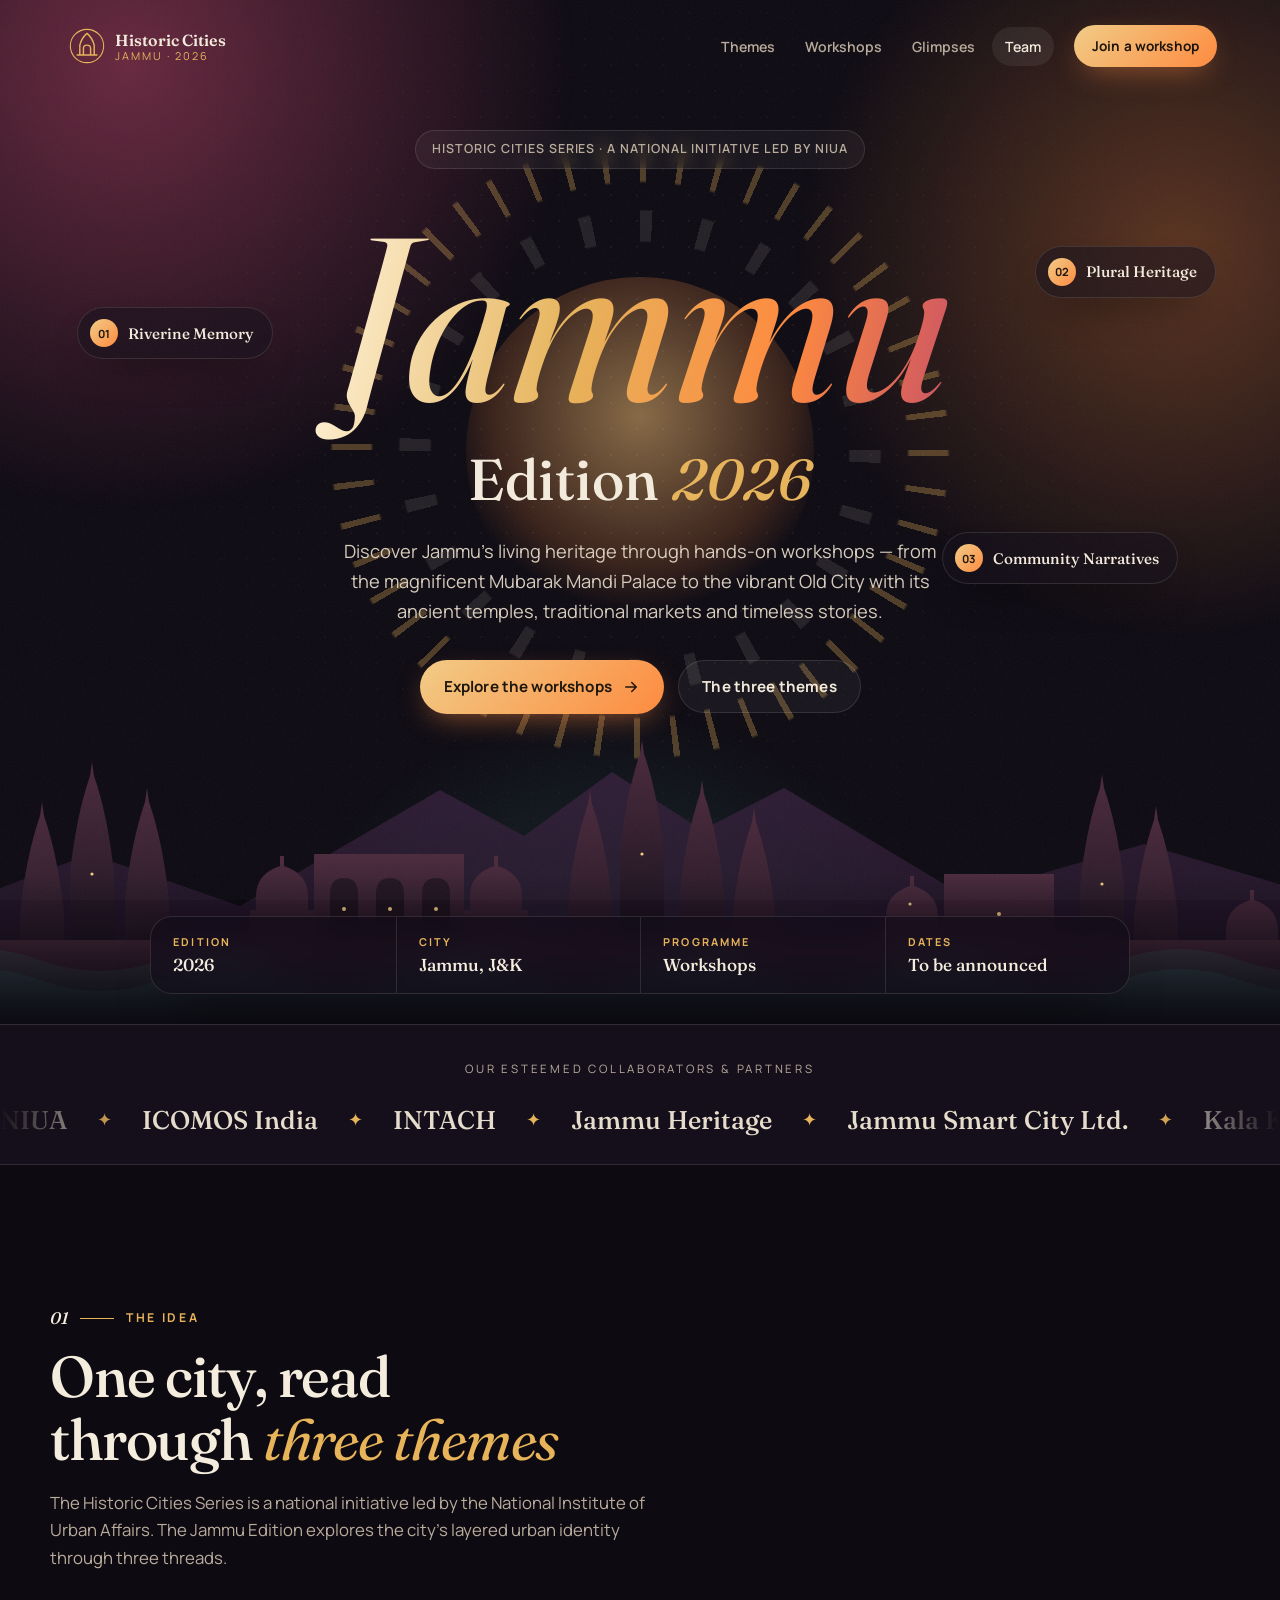
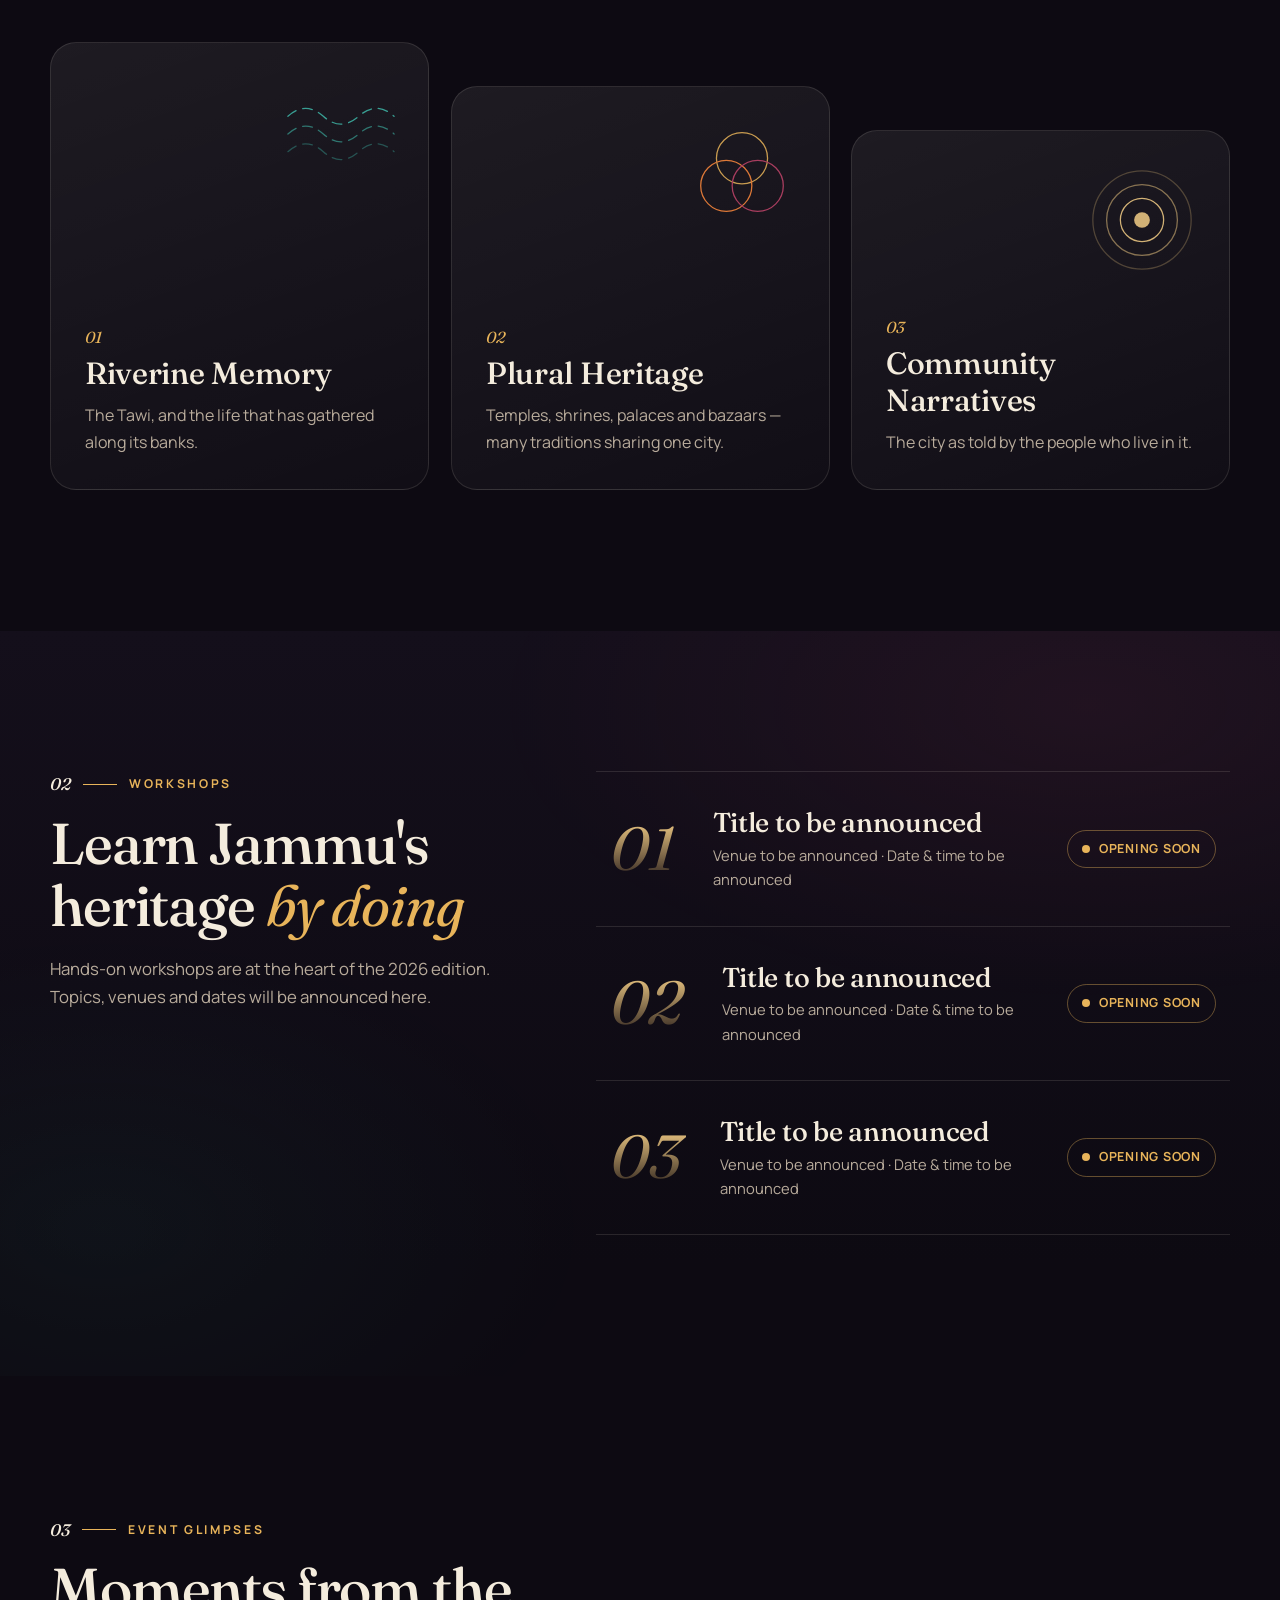
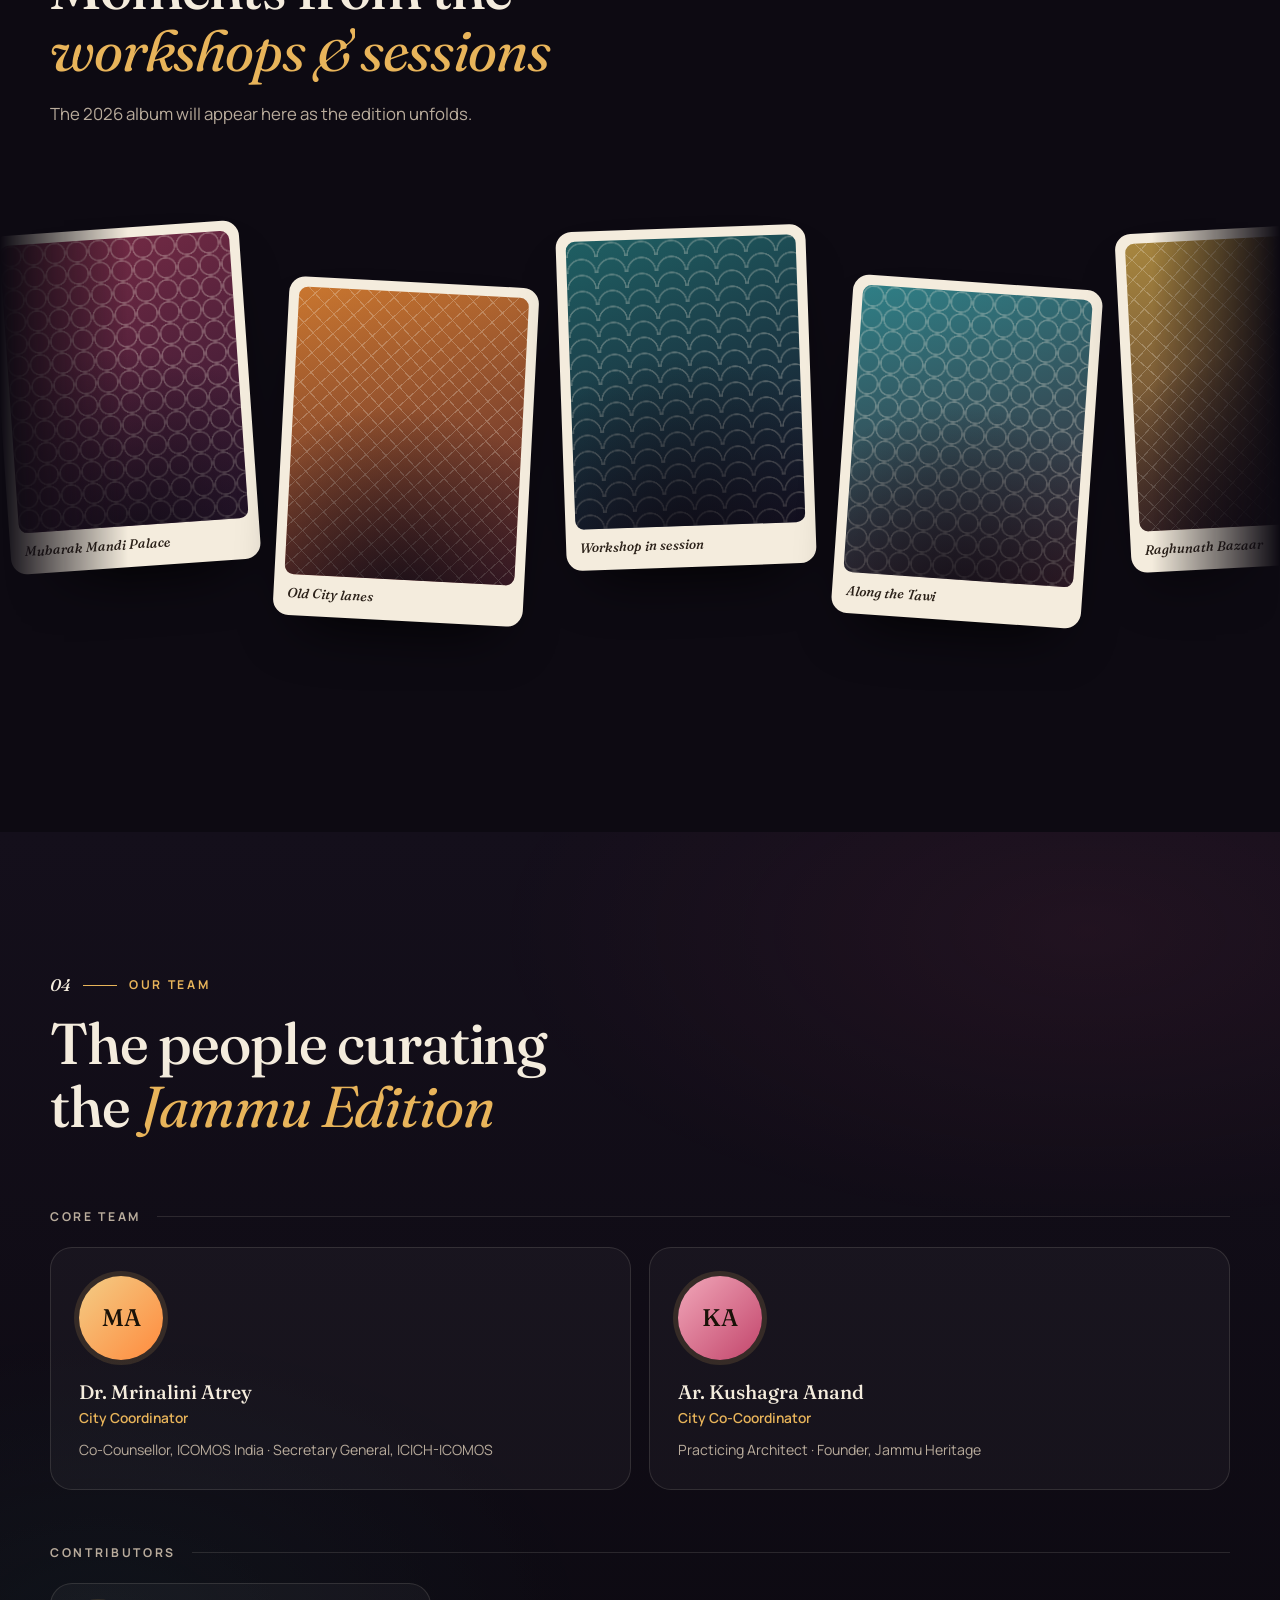
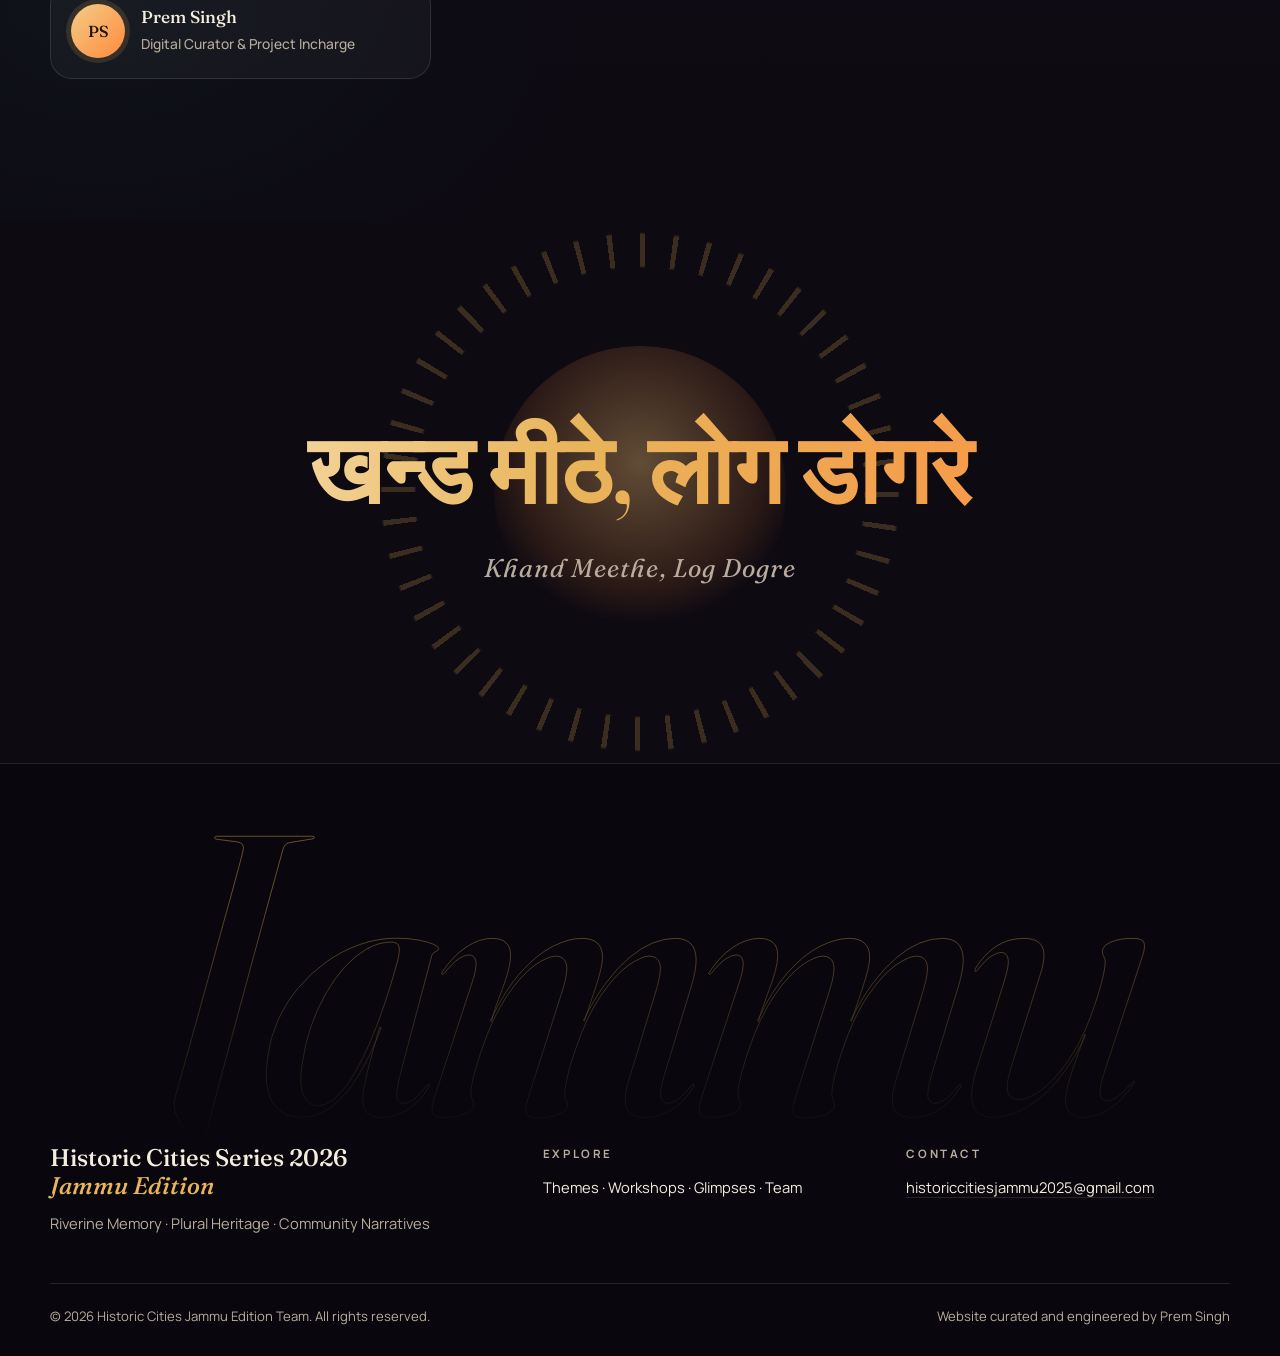
==== index.html @ 4ae23c0e "Remove community storytelling section and references Co-Authored-By: Claude Fable 5.2 <noreply@anthr" ====
<!doctype html>
<html lang="en">
<head>
<meta charset="utf-8">
<meta name="viewport" content="width=device-width, initial-scale=1">
<title>Historic Cities Series 2026 — Jammu Edition</title>
<meta name="description" content="Historic Cities Series 2026, Jammu Edition: hands-on workshops celebrating Jammu's living heritage.">
<meta name="theme-color" content="#0d0a12">
<meta property="og:title" content="Historic Cities Series 2026 — Jammu Edition">
<meta property="og:description" content="Hands-on workshops celebrating Jammu's living heritage.">
<meta property="og:type" content="website">
<link rel="icon" href="favicon.svg" type="image/svg+xml">
<link rel="preconnect" href="https://fonts.googleapis.com">
<link rel="preconnect" href="https://fonts.gstatic.com" crossorigin>
<link rel="stylesheet" href="https://fonts.googleapis.com/css2?family=Fraunces:ital,opsz,wght@0,9..144,400..700;1,9..144,400..700&family=Manrope:wght@400;500;600;700&display=swap">
<link rel="stylesheet" href="styles.css">
<script>document.documentElement.classList.add('js')</script>
</head>
<body>
<a class="skip" href="#main">Skip to content</a>
<div class="progress" aria-hidden="true"></div>
<div class="grain" aria-hidden="true"></div>
<div class="spot" id="spot" aria-hidden="true"></div>

<!-- ============ NAV ============ -->
<header class="nav" id="nav">
  <a class="brand" href="#home" aria-label="Historic Cities Series 2026, Jammu Edition — home">
    <svg class="brand-mark" viewBox="0 0 40 40" aria-hidden="true"><circle cx="20" cy="20" r="18.5" fill="none" stroke="currentColor" stroke-width="1.2"/><path d="M12 30V19q2-8 8-13 6 5 8 13v11M16 30v-7q0-4 4-4t4 4v7M9 30h22" fill="none" stroke="currentColor" stroke-width="1.6" stroke-linecap="round" stroke-linejoin="round"/></svg>
    <span class="brand-text"><b>Historic Cities</b><i>Jammu · 2026</i></span>
  </a>
  <nav class="nav-links" id="navLinks" aria-label="Primary">
    <a href="#themes">Themes</a>
    <a href="#workshops">Workshops</a>
    <a href="#gallery">Glimpses</a>
    <a href="#team">Team</a>
  </nav>
  <a class="btn btn-sm nav-cta magnet" href="#workshops">Join a workshop</a>
  <button class="burger" id="burger" aria-label="Open menu" aria-expanded="false" aria-controls="navLinks"><span></span><span></span></button>
</header>

<main id="main">

<!-- ============ HERO ============ -->
<section class="hero" id="home">
  <div class="aurora" aria-hidden="true"><i></i><i></i><i></i></div>

  <div class="sun" data-depth="0.02" aria-hidden="true"><div class="sun-ring"></div><div class="sun-ring r2"></div><div class="sun-core"></div></div>

  <div class="hero-inner">
    <p class="eyebrow rise" style="--d:0">Historic Cities Series · A national initiative led by NIUA</p>
    <h1 class="hero-title">
      <span class="line"><span class="rise" style="--d:1">Jammu</span></span>
      <span class="line sub"><span class="rise" style="--d:2">Edition <em>2026</em></span></span>
    </h1>
    <p class="hero-lede rise" style="--d:3">Discover Jammu's living heritage through hands-on workshops — from the magnificent Mubarak Mandi Palace to the vibrant Old City with its ancient temples, traditional markets and timeless stories.</p>
    <div class="hero-cta rise" style="--d:4">
      <a class="btn magnet" href="#workshops">Explore the workshops <svg viewBox="0 0 24 24" aria-hidden="true"><path d="M5 12h14M13 6l6 6-6 6"/></svg></a>
      <a class="btn btn-ghost magnet" href="#themes">The three themes</a>
    </div>
  </div>

  <!-- floating theme pills -->
  <ul class="themes" aria-label="Themes">
    <li class="pill float f1" data-depth="0.06"><span>01</span> Riverine Memory</li>
    <li class="pill float f2" data-depth="0.09"><span>02</span> Plural Heritage</li>
    <li class="pill float f3" data-depth="0.05"><span>03</span> Community Narratives</li>
  </ul>

  <!-- layered skyline -->
  <svg class="skyline" viewBox="0 0 1440 320" preserveAspectRatio="xMidYMax slice" aria-hidden="true">
    <defs>
      <path id="spire" d="M0 200V118q6-58 20-98l2-14 2 14q14 40 20 98v82z"/>
      <path id="dome" d="M0 200v-70h6v-14q0-22 24-30v-10h4v10q24 8 24 30v14h6v70z"/>
      <path id="wave" d="M0 20q60-22 120 0t120 0 120 0 120 0 120 0 120 0 120 0 120 0 120 0 120 0 120 0 120 0 120 0 120 0 120 0 120 0 120 0 120 0 120 0 120 0 120 0 120 0 120 0 120 0V120H0z"/>
      <linearGradient id="gHill" x1="0" y1="0" x2="0" y2="1"><stop offset="0" stop-color="#3a2140"/><stop offset="1" stop-color="#1b1122"/></linearGradient>
      <linearGradient id="gCity" x1="0" y1="0" x2="0" y2="1"><stop offset="0" stop-color="#4b2a3c"/><stop offset="1" stop-color="#170f1d"/></linearGradient>
    </defs>
    <g data-depth="0.015"><path fill="url(#gHill)" opacity=".75" d="M-40 230 170 150l150 52L520 86l84 46 88-64 90 58 82-42 180 108 180-52 256 76v110H-40z"/></g>
    <g data-depth="0.03" fill="url(#gCity)">
      <use href="#spire" x="150" y="52"/><use href="#spire" x="205" y="78"/><use href="#spire" x="100" y="92"/>
      <use href="#dome" x="330" y="76"/><rect x="394" y="150" width="150" height="110"/><use href="#dome" x="544" y="76"/>
      <path d="M410 260v-70q0-16 14-16t14 16v70zM456 260v-70q0-16 14-16t14 16v70zM502 260v-70q0-16 14-16t14 16v70z" fill="#0d0a12" opacity=".55"/>
      <use href="#spire" x="700" y="30"/><use href="#spire" x="760" y="70"/><use href="#spire" x="648" y="80"/><use href="#spire" x="812" y="98"/>
      <use href="#dome" x="960" y="96"/><rect x="1024" y="170" width="110" height="90"/><use href="#spire" x="1160" y="64"/><use href="#spire" x="1214" y="96"/>
      <use href="#dome" x="1300" y="110"/><rect x="-40" y="236" width="1520" height="90"/>
    </g>
    <g class="lights" fill="#f3cd86"><circle cx="424" cy="205" r="2"/><circle cx="470" cy="205" r="2"/><circle cx="516" cy="205" r="2"/><circle cx="722" cy="150" r="1.6"/><circle cx="1079" cy="210" r="2"/><circle cx="172" cy="170" r="1.6"/><circle cx="1182" cy="180" r="1.6"/><circle cx="990" cy="200" r="1.6"/></g>
    <g class="river" fill="#3fb7a8"><use href="#wave" y="236" opacity=".16" class="w1"/><use href="#wave" y="256" opacity=".22" class="w2"/></g>
  </svg>

  <!-- EDIT: at-a-glance bar -->
  <dl class="hero-bar rise" style="--d:6">
    <div><dt>Edition</dt><dd>2026</dd></div>
    <div><dt>City</dt><dd>Jammu, J&amp;K</dd></div>
    <div><dt>Programme</dt><dd>Workshops</dd></div>
    <div><dt>Dates</dt><dd>To be announced</dd></div>
  </dl>
</section>

<!-- ============ PARTNERS ============ -->
<section class="partners" id="partners" aria-label="Collaborators and partners">
  <p class="partners-label">Our esteemed collaborators &amp; partners</p>
  <div class="marquee">
    <div class="marquee-track">
      <!-- EDIT: partner names. The second <ul> is a duplicate for the seamless loop. -->
      <ul><li>NIUA</li><li>ICOMOS India</li><li>INTACH</li><li>Jammu Heritage</li><li>Jammu Smart City Ltd.</li><li>Kala Kendra</li><li>University of Jammu</li><li>Dronah Foundation</li><li>Heritopolis</li><li>Altrim Publishers</li></ul>
      <ul aria-hidden="true"><li>NIUA</li><li>ICOMOS India</li><li>INTACH</li><li>Jammu Heritage</li><li>Jammu Smart City Ltd.</li><li>Kala Kendra</li><li>University of Jammu</li><li>Dronah Foundation</li><li>Heritopolis</li><li>Altrim Publishers</li></ul>
    </div>
  </div>
</section>

<!-- ============ THEMES ============ -->
<section class="section" id="themes">
  <div class="wrap">
    <header class="head reveal">
      <p class="kicker">The idea</p>
      <h2>One city, read through <em>three themes</em></h2>
      <p>The Historic Cities Series is a national initiative led by the National Institute of Urban Affairs. The Jammu Edition explores the city's layered urban identity through three threads.</p>
    </header>
    <!-- EDIT: one-line theme descriptions -->
    <div class="pillars">
      <article class="card pillar tilt reveal"><div class="card-glow"></div>
        <svg class="glyph g-river" viewBox="0 0 120 120" aria-hidden="true"><path d="M6 44q18-16 36 0t36 0 36 0"/><path d="M6 62q18-16 36 0t36 0 36 0"/><path d="M6 80q18-16 36 0t36 0 36 0"/></svg>
        <span class="pillar-num">01</span><h3>Riverine Memory</h3><p class="muted">The Tawi, and the life that has gathered along its banks.</p></article>
      <article class="card pillar tilt reveal"><div class="card-glow"></div>
        <svg class="glyph g-plural" viewBox="0 0 120 120" aria-hidden="true"><g><circle cx="60" cy="42" r="26"/><circle cx="44" cy="70" r="26"/><circle cx="76" cy="70" r="26"/></g></svg>
        <span class="pillar-num">02</span><h3>Plural Heritage</h3><p class="muted">Temples, shrines, palaces and bazaars — many traditions sharing one city.</p></article>
      <article class="card pillar tilt reveal"><div class="card-glow"></div>
        <svg class="glyph g-voice" viewBox="0 0 120 120" aria-hidden="true"><circle cx="60" cy="60" r="8"/><circle cx="60" cy="60" r="22"/><circle cx="60" cy="60" r="36"/><circle cx="60" cy="60" r="50"/></svg>
        <span class="pillar-num">03</span><h3>Community Narratives</h3><p class="muted">The city as told by the people who live in it.</p></article>
    </div>
  </div>
</section>

<!-- ============ WORKSHOPS ============ -->
<section class="section section-alt" id="workshops">
  <div class="wrap duo">
    <header class="head sticky reveal">
      <p class="kicker">Workshops</p>
      <h2>Learn Jammu's heritage <em>by doing</em></h2>
      <p>Hands-on workshops are at the heart of the 2026 edition. Topics, venues and dates will be announced here.</p>
    </header>
    <!-- EDIT: workshops. Copy an <li> block to add more; replace the "to be announced" text with real details. -->
    <ol class="rows">
      <li class="row reveal"><span class="row-num">01</span><div class="row-body"><h3>Title to be announced</h3><p class="muted">Venue to be announced · Date &amp; time to be announced</p></div><span class="soon">Opening soon</span></li>
      <li class="row reveal"><span class="row-num">02</span><div class="row-body"><h3>Title to be announced</h3><p class="muted">Venue to be announced · Date &amp; time to be announced</p></div><span class="soon">Opening soon</span></li>
      <li class="row reveal"><span class="row-num">03</span><div class="row-body"><h3>Title to be announced</h3><p class="muted">Venue to be announced · Date &amp; time to be announced</p></div><span class="soon">Opening soon</span></li>
    </ol>
  </div>
</section>

<!-- ============ GLIMPSES ============ -->
<section class="section" id="gallery">
  <div class="wrap">
    <header class="head reveal">
      <p class="kicker">Event glimpses</p>
      <h2>Moments from the <em>workshops &amp; sessions</em></h2>
      <p>The 2026 album will appear here as the edition unfolds.</p>
    </header>
  </div>
  <!-- EDIT: to add a photo, put <img src="images/your-photo.webp" alt="..." loading="lazy"> inside a .frame-art div (and in its duplicate in the second set) -->
  <div class="strip reveal">
    <div class="strip-track">
      <figure class="frame float f1" style="--r:-4deg"><div class="frame-art a1"></div><figcaption>Mubarak Mandi Palace</figcaption></figure>
      <figure class="frame low float f2" style="--r:3deg"><div class="frame-art a2"></div><figcaption>Old City lanes</figcaption></figure>
      <figure class="frame float f3" style="--r:-2deg"><div class="frame-art a3"></div><figcaption>Workshop in session</figcaption></figure>
      <figure class="frame low float f1" style="--r:4deg"><div class="frame-art a4"></div><figcaption>Along the Tawi</figcaption></figure>
      <figure class="frame float f2" style="--r:-3deg"><div class="frame-art a5"></div><figcaption>Raghunath Bazaar</figcaption></figure>
      <figure class="frame low float f3" style="--r:2deg"><div class="frame-art a6"></div><figcaption>Behind the scenes</figcaption></figure>
      <figure class="frame float f1" style="--r:-4deg" aria-hidden="true"><div class="frame-art a1"></div><figcaption>Mubarak Mandi Palace</figcaption></figure>
      <figure class="frame low float f2" style="--r:3deg" aria-hidden="true"><div class="frame-art a2"></div><figcaption>Old City lanes</figcaption></figure>
      <figure class="frame float f3" style="--r:-2deg" aria-hidden="true"><div class="frame-art a3"></div><figcaption>Workshop in session</figcaption></figure>
      <figure class="frame low float f1" style="--r:4deg" aria-hidden="true"><div class="frame-art a4"></div><figcaption>Along the Tawi</figcaption></figure>
      <figure class="frame float f2" style="--r:-3deg" aria-hidden="true"><div class="frame-art a5"></div><figcaption>Raghunath Bazaar</figcaption></figure>
      <figure class="frame low float f3" style="--r:2deg" aria-hidden="true"><div class="frame-art a6"></div><figcaption>Behind the scenes</figcaption></figure>
    </div>
  </div>
</section>

<!-- ============ TEAM ============ -->
<section class="section section-alt" id="team">
  <div class="wrap">
    <header class="head reveal">
      <p class="kicker">Our team</p>
      <h2>The people curating the <em>Jammu Edition</em></h2>
    </header>

    <!-- EDIT: team members. To use a photo, replace the <span class="avatar">XX</span> with <img class="avatar" src="images/name.webp" alt="" loading="lazy"> -->
    <h3 class="group-title reveal">Core team</h3>
    <div class="people core">
      <article class="person reveal"><span class="avatar">MA</span><h4>Dr. Mrinalini Atrey</h4><p class="role">City Coordinator</p><p class="muted">Co-Counsellor, ICOMOS India · Secretary General, ICICH-ICOMOS</p></article>
      <article class="person reveal"><span class="avatar">KA</span><h4>Ar. Kushagra Anand</h4><p class="role">City Co-Coordinator</p><p class="muted">Practicing Architect · Founder, Jammu Heritage</p></article>
    </div>

    <h3 class="group-title reveal">Contributors</h3>
    <div class="people">
      <article class="person sm reveal"><span class="avatar">PS</span><h4>Prem Singh</h4><p class="role">Digital Curator &amp; Project Incharge</p></article>
    </div>
  </div>
</section>

<!-- ============ DOGRI SLOGAN ============ -->
<section class="slogan" aria-label="Dogri saying">
  <div class="sun small" aria-hidden="true"><div class="sun-ring"></div><div class="sun-core"></div></div>
  <p class="dogri reveal" lang="doi">खन्ड मीठे, लोग डोगरे</p>
  <p class="translit reveal">Khand Meethe, Log Dogre</p>
</section>

</main>

<!-- ============ FOOTER ============ -->
<footer class="footer">
  <p class="wordmark" aria-hidden="true">Jammu</p>
  <div class="wrap footer-grid">
    <div>
      <p class="footer-brand">Historic Cities Series 2026<br><em>Jammu Edition</em></p>
      <p class="muted">Riverine Memory · Plural Heritage · Community Narratives</p>
    </div>
    <div>
      <p class="footer-h">Explore</p>
      <p><a href="#themes">Themes</a> · <a href="#workshops">Workshops</a> · <a href="#gallery">Glimpses</a> · <a href="#team">Team</a></p>
    </div>
    <div>
      <p class="footer-h">Contact</p>
      <!-- EDIT: contact email -->
      <p><a href="mailto:historiccitiesjammu2025@gmail.com">historiccitiesjammu2025@gmail.com</a></p>
    </div>
  </div>
  <div class="wrap footer-base">
    <p>© <span id="year">2026</span> Historic Cities Jammu Edition Team. All rights reserved.</p>
    <p>Website curated and engineered by Prem Singh</p>
  </div>
</footer>

<script src="script.js" defer></script>
</body>
</html>
---- styles.css ----
/* Historic Cities Series 2026 — Jammu Edition */
:root{
  --bg:#0d0a12; --bg2:#140f1b; --panel:rgba(255,255,255,.045); --line:rgba(244,236,221,.12);
  --ink:#f4ecdd; --muted:#b9ac9c; --gold:#e8b45a; --gold2:#f3cd86; --saffron:#ff8a3d; --rose:#c2456b; --teal:#3fb7a8;
  --serif:"Fraunces",Georgia,"Times New Roman",serif; --sans:"Manrope",system-ui,-apple-system,"Segoe UI",sans-serif;
  --ease:cubic-bezier(.2,.7,.2,1); --px:0; --py:0;
}
*,*::before,*::after{box-sizing:border-box}
html{scroll-behavior:smooth;scroll-padding-top:84px;-webkit-text-size-adjust:100%}
body{margin:0;background:var(--bg);color:var(--ink);font:400 1rem/1.65 var(--sans);overflow-x:hidden;-webkit-font-smoothing:antialiased}
main{counter-reset:sec}
h1,h2,h3,h4,p,ul,ol,dl,dd,figure,blockquote{margin:0}
ul,ol{padding:0;list-style:none}
a{color:inherit;text-decoration:none}
em{font-style:italic}
:focus-visible{outline:2px solid var(--gold);outline-offset:3px;border-radius:6px}
::selection{background:var(--gold);color:#1a1208}
.skip{position:fixed;left:16px;top:-60px;z-index:100;background:var(--gold);color:#1a1208;padding:10px 16px;border-radius:10px;font-weight:700;transition:top .2s}
.skip:focus{top:16px}
.wrap{width:min(1180px,100% - 40px);margin-inline:auto}
.muted{color:var(--muted)}

/* page-wide atmosphere */
.progress{position:fixed;inset:0 0 auto 0;height:3px;z-index:60;background:linear-gradient(90deg,var(--saffron),var(--gold),var(--teal));transform-origin:0 50%;transform:scaleX(var(--scroll,0))}
.grain{position:fixed;inset:0;z-index:55;pointer-events:none;opacity:.055;background-image:url("data:image/svg+xml,%3Csvg xmlns='http://www.w3.org/2000/svg' width='160' height='160'%3E%3Cfilter id='n'%3E%3CfeTurbulence type='fractalNoise' baseFrequency='.9' numOctaves='2' stitchTiles='stitch'/%3E%3C/filter%3E%3Crect width='100%25' height='100%25' filter='url(%23n)'/%3E%3C/svg%3E")}
.spot{position:fixed;left:-320px;top:-320px;width:640px;height:640px;border-radius:50%;z-index:2;pointer-events:none;opacity:0;transition:opacity .6s;background:radial-gradient(closest-side,rgba(243,205,134,.075),transparent);will-change:transform}
.spot.on{opacity:1}

/* ---------- buttons ---------- */
.btn{display:inline-flex;align-items:center;gap:10px;padding:14px 24px;border-radius:999px;font-weight:700;font-size:.95rem;letter-spacing:.01em;color:#1a1208;background:linear-gradient(135deg,var(--gold2),var(--saffron));box-shadow:0 10px 30px -10px rgba(255,138,61,.6);translate:var(--tx,0) var(--ty,0);transition:transform .35s var(--ease),box-shadow .35s var(--ease),translate .3s ease-out}
.btn svg{width:18px;height:18px;fill:none;stroke:currentColor;stroke-width:2;stroke-linecap:round;stroke-linejoin:round;transition:transform .35s var(--ease)}
.btn:hover{transform:translateY(-3px);box-shadow:0 18px 40px -12px rgba(255,138,61,.75)}
.btn:hover svg{transform:translateX(4px)}
.btn-ghost{background:var(--panel);color:var(--ink);box-shadow:inset 0 0 0 1px var(--line);backdrop-filter:blur(8px);-webkit-backdrop-filter:blur(8px)}
.btn-ghost:hover{box-shadow:inset 0 0 0 1px var(--gold)}
.btn-sm{padding:10px 18px;font-size:.85rem}
.btn-soon{background:transparent;color:var(--gold);box-shadow:inset 0 0 0 1px rgba(232,180,90,.45);cursor:default}
.btn-soon::before,.soon::before{content:"";width:8px;height:8px;border-radius:50%;background:var(--gold);animation:pulse 1.8s ease-in-out infinite}
.btn-soon:hover{transform:none;box-shadow:inset 0 0 0 1px rgba(232,180,90,.45)}
.soon{display:inline-flex;align-items:center;gap:9px;padding:8px 14px;border-radius:999px;border:1px solid rgba(232,180,90,.4);color:var(--gold);font-size:.78rem;font-weight:700;letter-spacing:.06em;text-transform:uppercase;white-space:nowrap}

/* ---------- nav ---------- */
.nav{position:fixed;top:14px;left:50%;transform:translateX(-50%);z-index:50;width:min(1180px,100% - 24px);display:flex;align-items:center;gap:20px;padding:10px 12px 10px 18px;border-radius:999px;border:1px solid transparent;transition:background .4s,border-color .4s,box-shadow .4s}
.nav.scrolled{background:rgba(16,12,22,.72);backdrop-filter:blur(16px) saturate(1.4);-webkit-backdrop-filter:blur(16px) saturate(1.4);border-color:var(--line);box-shadow:0 14px 40px -18px #000}
.brand{display:flex;align-items:center;gap:10px;color:var(--gold);margin-right:auto}
.brand-mark{width:36px;height:36px;flex:none;transition:transform .6s var(--ease)}
.brand:hover .brand-mark{transform:rotate(-8deg) scale(1.08)}
.brand-text{display:flex;flex-direction:column;line-height:1.1}
.brand-text b{font:600 1rem var(--serif);color:var(--ink)}
.brand-text i{font-style:normal;font-size:.68rem;letter-spacing:.18em;text-transform:uppercase}
.nav-links{display:flex;gap:4px}
.nav-links a{padding:8px 13px;border-radius:999px;font-size:.88rem;font-weight:600;color:var(--muted);transition:color .25s,background .25s}
.nav-links a:hover,.nav-links a.active{color:var(--ink);background:rgba(255,255,255,.07)}
.burger{display:none;width:42px;height:42px;border:0;border-radius:50%;background:var(--panel);cursor:pointer;position:relative}
.burger span{position:absolute;left:12px;right:12px;height:2px;background:var(--ink);border-radius:2px;transition:transform .3s var(--ease),top .3s var(--ease)}
.burger span:first-child{top:16px}.burger span:last-child{top:24px}
.burger[aria-expanded=true] span:first-child{top:20px;transform:rotate(45deg)}
.burger[aria-expanded=true] span:last-child{top:20px;transform:rotate(-45deg)}

/* ---------- hero ---------- */
.hero{position:relative;min-height:100svh;display:grid;place-items:center;padding:130px 20px 310px;overflow:hidden;isolation:isolate;text-align:center}
.aurora{position:absolute;inset:0;z-index:-3}
.aurora i{position:absolute;border-radius:50%;will-change:transform}
.aurora i:nth-child(1){width:70vmax;height:70vmax;left:-25vmax;top:-30vmax;background:radial-gradient(closest-side,rgba(194,69,107,.5),transparent);animation:drift 22s ease-in-out infinite alternate}
.aurora i:nth-child(2){width:60vmax;height:60vmax;right:-22vmax;top:-10vmax;background:radial-gradient(closest-side,rgba(255,138,61,.32),transparent);animation:drift 28s ease-in-out infinite alternate-reverse}
.aurora i:nth-child(3){width:55vmax;height:55vmax;left:20vmax;bottom:-30vmax;background:radial-gradient(closest-side,rgba(63,183,168,.24),transparent);animation:drift 25s ease-in-out -8s infinite alternate}
.hero::after{content:"";position:absolute;inset:0;z-index:-2;pointer-events:none;opacity:.45;background-image:radial-gradient(rgba(244,236,221,.14) 1px,transparent 1.4px);background-size:26px 26px;mask-image:radial-gradient(ellipse at 50% 40%,#000 10%,transparent 70%);-webkit-mask-image:radial-gradient(ellipse at 50% 40%,#000 10%,transparent 70%)}

.arch{position:absolute;z-index:-1;left:50%;bottom:0;height:min(90%,880px);aspect-ratio:600/760;overflow:visible;translate:calc(-50% + var(--px)*var(--k,0)*1px) calc(var(--py)*var(--k,0)*1px)}
.arch-line{stroke-dasharray:1;stroke-dashoffset:1;animation:draw 2.6s var(--ease) .25s forwards}
.arch-line.l2{animation-delay:.6s;opacity:.6}
.arch-fill{opacity:0;animation:fade 2s ease 1s forwards}
.arch-dot{opacity:0;transform-origin:300px 12px;animation:fade .8s ease 2.4s forwards,twinkle 3s ease-in-out 3.2s infinite}

.embers{position:absolute;inset:0;z-index:-1;pointer-events:none}
.embers i{position:absolute;left:var(--x);bottom:16%;width:var(--s);height:var(--s);border-radius:50%;background:var(--gold2);box-shadow:0 0 8px 1px rgba(243,205,134,.6);opacity:0;animation:ember var(--t) linear var(--dl) infinite}

.hero-inner{max-width:900px}
.eyebrow{display:inline-flex;align-items:center;gap:10px;padding:8px 16px;border-radius:999px;border:1px solid var(--line);background:var(--panel);backdrop-filter:blur(8px);-webkit-backdrop-filter:blur(8px);font-size:.78rem;font-weight:600;letter-spacing:.08em;text-transform:uppercase;color:var(--muted)}
.dot{flex:none;width:8px;height:8px;border-radius:50%;background:var(--teal);box-shadow:0 0 0 0 rgba(63,183,168,.6);animation:ping 2s infinite}
.hero-title{font-family:var(--serif);font-weight:500;line-height:.9;margin:26px 0 22px;letter-spacing:-.03em}
.hero-title .line{display:block;overflow:hidden;padding:.08em .22em .14em}
.hero-title .line:first-child{padding-bottom:.3em;margin-bottom:-.42em}
.hero-title .line:first-child{font-size:clamp(5rem,19vw,14.5rem);font-style:italic;font-weight:400}
.hero-title .line:first-child span{background:linear-gradient(100deg,#fff3d6 5%,var(--gold) 40%,var(--saffron) 70%,var(--rose));-webkit-background-clip:text;background-clip:text;color:transparent;padding:0 .14em .24em}
.hero-title .sub{font-size:clamp(1.7rem,5vw,3.6rem);letter-spacing:.01em;margin-top:-.2em}
.hero-title .sub em{color:var(--gold)}
.hero-lede{max-width:620px;margin:0 auto 34px;color:#d8cdbd;font-size:clamp(1rem,1.5vw,1.14rem)}
.hero-cta{display:flex;gap:14px;justify-content:center;flex-wrap:wrap}

.js .rise{display:inline-block;opacity:0;transform:translateY(60px);animation:rise 1.1s var(--ease) calc(var(--d)*.12s + .15s) forwards}
.js p.rise{display:block}.js p.eyebrow.rise{display:inline-flex}.js div.hero-cta.rise{display:flex}.js dl.hero-bar.rise{display:grid}

.themes{position:absolute;inset:0;pointer-events:none;z-index:1}
.pill{position:absolute;display:inline-flex;align-items:center;gap:10px;padding:11px 18px 11px 12px;border-radius:999px;border:1px solid var(--line);background:rgba(20,15,27,.55);backdrop-filter:blur(10px);-webkit-backdrop-filter:blur(10px);font:500 .95rem var(--serif);white-space:nowrap;box-shadow:0 20px 40px -20px #000;translate:calc(var(--px)*var(--k,0)*1px) calc(var(--py)*var(--k,0)*1px)}
.pill span{display:grid;place-items:center;width:28px;height:28px;border-radius:50%;background:linear-gradient(135deg,var(--gold2),var(--saffron));color:#1a1208;font:700 .7rem var(--sans)}
.pill:nth-child(1){left:6%;top:30%}.pill:nth-child(2){right:5%;top:24%}.pill:nth-child(3){right:8%;top:52%}

.float{animation:float 7s ease-in-out infinite}
.f2{animation-duration:9s;animation-delay:-3s}.f3{animation-duration:8s;animation-delay:-5s}

.skyline{position:absolute;left:0;bottom:0;width:100%;height:min(320px,42vh);z-index:0;pointer-events:none}
.skyline g[data-depth]{translate:calc(var(--px)*var(--k,0)*1px) 0}
.river .w1{animation:flow 16s linear infinite}.river .w2{animation:flow 11s linear infinite reverse}
.lights circle{animation:twinkle 4s ease-in-out infinite}
.lights circle:nth-child(2n){animation-delay:-1.4s}.lights circle:nth-child(3n){animation-delay:-2.6s}
.hero::before{content:"";position:absolute;left:0;right:0;bottom:0;height:150px;z-index:1;background:linear-gradient(transparent,var(--bg));pointer-events:none}

.hero-bar{position:absolute;z-index:2;left:0;right:0;bottom:30px;margin-inline:auto;width:min(980px,100% - 40px);display:grid;grid-template-columns:repeat(4,1fr);text-align:left;border-radius:22px;border:1px solid var(--line);background:rgba(18,13,24,.6);backdrop-filter:blur(14px) saturate(1.3);-webkit-backdrop-filter:blur(14px) saturate(1.3);box-shadow:0 30px 60px -30px #000}
.hero-bar div{padding:16px 22px}
.hero-bar div+div{border-left:1px solid var(--line)}
.hero-bar dt{font-size:.68rem;font-weight:700;letter-spacing:.2em;text-transform:uppercase;color:var(--gold)}
.hero-bar dd{font:500 1.08rem/1.3 var(--serif);margin-top:3px}

/* ---------- partners ---------- */
.partners{padding:34px 0 20px;border-block:1px solid var(--line);background:var(--bg2)}
.partners-label{text-align:center;font-size:.72rem;letter-spacing:.24em;text-transform:uppercase;color:var(--muted);margin-bottom:18px}
.marquee,.strip{overflow:hidden;mask-image:linear-gradient(90deg,transparent,#000 10%,#000 90%,transparent);-webkit-mask-image:linear-gradient(90deg,transparent,#000 10%,#000 90%,transparent)}
.marquee-track{display:flex;width:max-content;animation:marquee 38s linear infinite}
.marquee:hover .marquee-track,.strip:hover .strip-track{animation-play-state:paused}
.marquee ul{display:flex;flex:none}
.marquee li{display:flex;align-items:center;font:500 clamp(1.15rem,2.2vw,1.6rem) var(--serif);color:#e6dccb;padding:8px 0;white-space:nowrap}
.marquee li::after{content:"✦";color:var(--gold);font-size:.7em;margin:0 30px}

/* ---------- sections ---------- */
.section{position:relative;padding:clamp(84px,11vw,150px) 0}
.section-alt{background:linear-gradient(180deg,var(--bg2),var(--bg) 85%)}
.section-alt::before{content:"";position:absolute;inset:0;pointer-events:none;opacity:.5;background:radial-gradient(600px 300px at 85% 10%,rgba(194,69,107,.16),transparent),radial-gradient(500px 300px at 8% 80%,rgba(63,183,168,.1),transparent)}
.section>.wrap{position:relative}
.head{max-width:780px;margin-bottom:clamp(40px,6vw,70px)}
.kicker{display:inline-flex;align-items:center;gap:12px;font-size:.76rem;font-weight:700;letter-spacing:.22em;text-transform:uppercase;color:var(--gold);margin-bottom:18px}
.section .kicker::before{counter-increment:sec;content:"0" counter(sec);order:-2;font:italic 500 1.05rem var(--serif);letter-spacing:0;color:var(--ink)}
.kicker::after{content:"";order:-1;width:34px;height:1px;background:var(--gold)}
h2{font:500 clamp(2rem,4.6vw,3.6rem)/1.08 var(--serif);letter-spacing:-.02em;text-wrap:balance}
h2 em{color:var(--gold);font-weight:400}
.head p:last-child{margin-top:18px;color:var(--muted);font-size:1.05rem;max-width:620px}
h3{font:500 1.55rem/1.2 var(--serif);letter-spacing:-.01em}

.js .reveal{opacity:0;transform:translateY(34px);transition:opacity .9s var(--ease),transform .9s var(--ease);transition-delay:calc(var(--i,0)*100ms)}
.js .reveal.in{opacity:1;transform:none}
/* headline words slide up one by one */
.w{display:inline-block;overflow:hidden;vertical-align:bottom;padding:0 .08em .14em;margin:0 -.08em -.14em}
.w>span{display:inline-block;transform:translateY(115%);transition:transform 1s var(--ease);transition-delay:calc(var(--w)*55ms + 80ms)}
.in .w>span{transform:none}

/* ---------- cards ---------- */
.card{position:relative;padding:34px;border-radius:26px;border:1px solid var(--line);background:linear-gradient(160deg,rgba(255,255,255,.07),rgba(255,255,255,.02));overflow:hidden}
.js .card.in{transform:perspective(900px) rotateX(var(--rx,0deg)) rotateY(var(--ry,0deg));transition:opacity .9s var(--ease),transform .25s ease-out,border-color .3s}
.card:hover{border-color:rgba(232,180,90,.45)}
.card-glow{position:absolute;inset:0;pointer-events:none;opacity:0;transition:opacity .4s;background:radial-gradient(380px circle at var(--mx,50%) var(--my,50%),rgba(232,180,90,.2),transparent 60%)}
.card:hover .card-glow{opacity:1}

/* ---------- themes ---------- */
.pillars{display:grid;grid-template-columns:repeat(3,1fr);gap:22px}
.pillar{min-height:360px;display:flex;flex-direction:column;justify-content:flex-end}
.pillar:nth-child(2){margin-top:44px}.pillar:nth-child(3){margin-top:88px}
.pillar-num{font:italic 400 1rem var(--serif);color:var(--gold);margin-bottom:8px}
.pillar h3{font-size:clamp(1.5rem,2.4vw,1.95rem);margin-bottom:10px}
.glyph{position:absolute;top:30px;right:28px;width:118px;height:118px;fill:none;stroke:var(--gold);stroke-width:1.3;stroke-linecap:round;opacity:.85;transition:transform .8s var(--ease)}
.pillar:hover .glyph{transform:scale(1.12)}
.g-river{stroke:var(--teal)}
.g-river path{stroke-dasharray:10 7;animation:dash 3s linear infinite}
.g-river path:nth-child(2){animation-duration:2.2s;opacity:.7}.g-river path:nth-child(3){animation-duration:3.8s;opacity:.45}
.g-plural g{transform-origin:60px 60px;animation:spin 26s linear infinite}
.g-plural circle:nth-child(2){stroke:var(--saffron)}.g-plural circle:nth-child(3){stroke:var(--rose)}
.g-voice{stroke:var(--gold2)}
.g-voice circle{transform-origin:60px 60px;animation:breathe 3.6s ease-in-out infinite}
.g-voice circle:first-child{fill:var(--gold2);stroke:none}
.g-voice circle:nth-child(2){animation-delay:.25s}.g-voice circle:nth-child(3){animation-delay:.5s;opacity:.6}.g-voice circle:nth-child(4){animation-delay:.75s;opacity:.3}

/* ---------- workshops ---------- */
.duo{display:grid;grid-template-columns:.85fr 1.15fr;gap:clamp(30px,6vw,90px);align-items:start}
.sticky{position:sticky;top:120px;margin-bottom:0}
.rows{border-top:1px solid var(--line)}
.row{position:relative;display:grid;grid-template-columns:auto 1fr auto;align-items:center;gap:clamp(16px,3vw,34px);padding:34px 14px;border-bottom:1px solid var(--line);isolation:isolate}
.row::before{content:"";position:absolute;inset:0;z-index:-1;background:linear-gradient(90deg,rgba(232,180,90,.13),transparent 75%);transform:scaleX(0);transform-origin:0 50%;transition:transform .6s var(--ease)}
.row:hover::before{transform:scaleX(1)}
.row-num{font:italic 400 clamp(2.4rem,5vw,3.8rem)/1 var(--serif);background:linear-gradient(180deg,var(--gold2),rgba(232,180,90,.15));-webkit-background-clip:text;background-clip:text;color:transparent;padding-right:.08em}
.row-num,.row-body{transition:transform .5s var(--ease)}
.row:hover .row-num,.row:hover .row-body{transform:translateX(10px)}
.row h3{font-size:clamp(1.3rem,2.2vw,1.7rem);margin-bottom:4px}
.row .muted{font-size:.92rem}

/* ---------- glimpses ---------- */
.strip{padding:30px 0 70px}
.strip-track{display:flex;align-items:flex-start;width:max-content;animation:marquee 70s linear infinite}
.frame{flex:none;width:clamp(170px,20vw,250px);margin-right:clamp(18px,2.4vw,32px);padding:10px 10px 14px;border-radius:16px;background:#f4ecdd;color:#2a2018;box-shadow:0 30px 60px -30px #000;rotate:var(--r)}
.frame.low{margin-top:54px}
.frame figcaption{font:italic 500 .84rem/1.3 var(--serif);padding:10px 4px 0}
.frame-art{aspect-ratio:4/5;border-radius:9px;overflow:hidden;position:relative}
.frame-art img{width:100%;height:100%;object-fit:cover;display:block}
.frame-art::before,.frame-art::after{content:"";position:absolute;inset:0}
.a1{background:linear-gradient(160deg,#7a2c46,#2a1630)}.a2{background:linear-gradient(160deg,#c9762f,#4a1f2c)}.a3{background:linear-gradient(160deg,#1f5f63,#161226)}
.a4{background:linear-gradient(160deg,#2f7f86,#3a1d2a)}.a5{background:linear-gradient(160deg,#a8873f,#3a1d2a)}.a6{background:linear-gradient(160deg,#59305f,#191021)}
.frame-art::before{opacity:.32;background-image:radial-gradient(circle at 50% 50%,transparent 9px,rgba(244,236,221,.9) 9.5px,rgba(244,236,221,.9) 10.5px,transparent 11px);background-size:22px 22px}
.a2::before,.a5::before{background-image:repeating-linear-gradient(45deg,rgba(244,236,221,.8) 0 1px,transparent 1px 14px),repeating-linear-gradient(-45deg,rgba(244,236,221,.8) 0 1px,transparent 1px 14px);background-size:auto}
.a3::before,.a6::before{background-image:radial-gradient(circle at 50% 100%,transparent 13px,rgba(244,236,221,.9) 13.5px,rgba(244,236,221,.9) 14.5px,transparent 15px);background-size:30px 16px}
.frame-art::after{background:radial-gradient(circle at 50% 110%,rgba(13,10,18,.85),transparent 60%)}
.frame-art:has(img)::before,.frame-art:has(img)::after{display:none}

/* ---------- storytelling ---------- */
.split{display:grid;grid-template-columns:1fr 1.15fr;gap:clamp(30px,6vw,90px);align-items:center}
.split.rev .split-art{order:2}
.split-text p{color:#d3c8b8;margin-top:18px}
.split-text .kicker{margin-top:0;color:var(--gold)}
.split-text .btn{margin-top:30px}
.split-art{position:relative;aspect-ratio:1;max-width:460px;width:100%;margin-inline:auto}
.quote{position:absolute;inset:22% 8%;display:grid;place-content:center;text-align:center;z-index:1;font:italic 400 clamp(1.7rem,3.4vw,2.6rem)/1.15 var(--serif);color:var(--ink)}
.quote cite{display:block;margin-top:14px;font:600 .76rem var(--sans);letter-spacing:.22em;text-transform:uppercase;color:var(--teal)}
.ripples{position:absolute;inset:0;width:100%;height:100%}
.ripples circle{fill:none;stroke:var(--teal);stroke-width:1;transform-origin:50% 50%;animation:ripple 8s linear infinite;opacity:0}
.ripples circle:nth-child(2){animation-delay:-2s}.ripples circle:nth-child(3){animation-delay:-4s}.ripples circle:nth-child(4){animation-delay:-6s}

/* ---------- team ---------- */
.group-title{font:700 .76rem var(--sans);letter-spacing:.22em;text-transform:uppercase;color:var(--muted);margin:54px 0 22px;display:flex;align-items:center;gap:16px}
.group-title::after{content:"";flex:1;height:1px;background:var(--line)}
.head+.group-title{margin-top:0}
.people{display:grid;grid-template-columns:repeat(3,1fr);gap:18px}
.people.core{grid-template-columns:repeat(2,1fr)}
.person{padding:28px;border-radius:22px;border:1px solid var(--line);background:rgba(255,255,255,.035);transition:transform .45s var(--ease),border-color .3s,background .3s,opacity .9s var(--ease)}
.js .person.in:hover,.person:hover{transform:translateY(-8px);border-color:rgba(232,180,90,.45);background:rgba(255,255,255,.06)}
.person.sm{display:grid;grid-template-columns:auto 1fr;column-gap:16px;align-items:center;padding:20px}
.person.sm .avatar{grid-row:span 2;width:54px;height:54px;font-size:1rem;margin:0}
.avatar{display:grid;place-items:center;width:84px;height:84px;border-radius:50%;margin-bottom:20px;object-fit:cover;font:500 1.5rem var(--serif);color:#1a1208;background:linear-gradient(135deg,var(--gold2),var(--saffron));box-shadow:0 0 0 5px rgba(232,180,90,.14);transition:transform .5s var(--ease)}
.person:hover .avatar{transform:scale(1.08) rotate(-4deg)}
.person:nth-child(3n+2) .avatar{background:linear-gradient(135deg,#f1a7b9,var(--rose))}
.person:nth-child(3n) .avatar{background:linear-gradient(135deg,#a6e6dc,var(--teal))}
.person h4{font:500 1.22rem/1.25 var(--serif)}
.person.sm h4{font-size:1.08rem}
.role{color:var(--gold);font-size:.86rem;font-weight:600;margin:3px 0 8px}
.person.sm .role{margin:0;color:var(--muted);font-weight:500}
.person .muted{font-size:.88rem}
.volunteers{display:flex;flex-wrap:wrap;gap:10px}
.volunteers li{padding:10px 18px;border-radius:999px;border:1px solid var(--line);background:rgba(255,255,255,.04);font-weight:600;font-size:.92rem;transition:transform .3s var(--ease),border-color .3s}
.volunteers li:hover{transform:translateY(-4px);border-color:var(--gold)}

/* ---------- slogan ---------- */
.hero .sun{top:44%;width:min(620px,92vw);margin:calc(min(620px,92vw)/-2) 0 0 calc(min(620px,92vw)/-2);opacity:1;translate:calc(var(--px)*var(--k,0)*1px) calc(var(--py)*var(--k,0)*1px)}
.sun-ring.r2{inset:11%;background:repeating-conic-gradient(from 0deg,rgba(244,236,221,.1) 0 3deg,transparent 3deg 15deg);animation-duration:60s;animation-direction:reverse}
.slogan{position:relative;padding:clamp(100px,14vw,190px) 20px;text-align:center;overflow:hidden;isolation:isolate}
.sun{position:absolute;z-index:-2;left:50%;top:50%;width:min(520px,90vw);aspect-ratio:1;margin:calc(min(520px,90vw)/-2) 0 0 calc(min(520px,90vw)/-2);opacity:.7}
.sun-core{position:absolute;inset:22%;border-radius:50%;background:radial-gradient(circle at 50% 40%,rgba(255,200,120,.5),rgba(255,138,61,.18) 55%,transparent 72%)}
.sun-ring{position:absolute;inset:0;border-radius:50%;background:repeating-conic-gradient(from 0deg,rgba(232,180,90,.3) 0 1.2deg,transparent 1.2deg 7.5deg);-webkit-mask:radial-gradient(closest-side,transparent 86%,#000 87%,#000 99%,transparent 100%);mask:radial-gradient(closest-side,transparent 86%,#000 87%,#000 99%,transparent 100%);animation:spin 90s linear infinite}
.dogri{font:600 clamp(2.4rem,8vw,6rem)/1.25 "Noto Serif Devanagari","Nirmala UI","Mangal",var(--serif);background:linear-gradient(100deg,#fff3d6,var(--gold) 45%,var(--saffron));-webkit-background-clip:text;background-clip:text;color:transparent;padding:.1em 0}
.translit{margin-top:14px;font:italic 400 clamp(1.1rem,2.4vw,1.6rem) var(--serif);color:var(--muted);letter-spacing:.04em}

/* ---------- footer ---------- */
.footer{position:relative;border-top:1px solid var(--line);background:#09070d;padding:0 0 28px;font-size:.92rem;overflow:hidden}
.wordmark{font:italic 400 clamp(7rem,31vw,27rem)/.8 var(--serif);letter-spacing:-.04em;text-align:center;color:transparent;-webkit-text-stroke:1px rgba(232,180,90,.42);padding:.12em 0 .1em;user-select:none;pointer-events:none;mask-image:linear-gradient(#000 30%,transparent 95%);-webkit-mask-image:linear-gradient(#000 30%,transparent 95%)}
.footer-grid{display:grid;grid-template-columns:1.4fr 1fr 1fr;gap:40px;margin-top:-2vw}
.footer-brand{font:500 1.5rem/1.2 var(--serif);margin-bottom:10px}
.footer-brand em{color:var(--gold)}
.footer-h{font-size:.72rem;font-weight:700;letter-spacing:.22em;text-transform:uppercase;color:var(--muted);margin-bottom:12px}
.footer a{transition:color .2s}
.footer a:hover{color:var(--gold)}
.footer-grid a[href^=mailto]{word-break:break-all;border-bottom:1px solid var(--line)}
.footer-base{display:flex;justify-content:space-between;gap:12px;flex-wrap:wrap;margin-top:48px;padding-top:22px;border-top:1px solid var(--line);color:var(--muted);font-size:.82rem}

/* ---------- keyframes ---------- */
@keyframes rise{to{opacity:1;transform:none}}
@keyframes fade{to{opacity:1}}
@keyframes draw{to{stroke-dashoffset:0}}
@keyframes float{0%,100%{transform:translateY(0)}50%{transform:translateY(-16px)}}
@keyframes drift{to{transform:translate(8vmax,6vmax) scale(1.15)}}
@keyframes spin{to{transform:rotate(360deg)}}
@keyframes flow{to{transform:translateX(-1440px)}}
@keyframes marquee{to{transform:translateX(-50%)}}
@keyframes ping{70%,100%{box-shadow:0 0 0 10px rgba(63,183,168,0)}}
@keyframes pulse{50%{opacity:.3}}
@keyframes twinkle{50%{opacity:.25}}
@keyframes dash{to{stroke-dashoffset:-34}}
@keyframes breathe{50%{transform:scale(1.1)}}
@keyframes ripple{0%{transform:scale(.4);opacity:.7}100%{transform:scale(4.8);opacity:0}}
@keyframes ember{0%{transform:translate(0,0);opacity:0}12%{opacity:.9}100%{transform:translate(30px,-62vh);opacity:0}}

/* ---------- responsive ---------- */
@media (max-width:1240px){.pill:nth-child(3){display:none}}
@media (max-width:1020px){
  .pill:nth-child(1){left:3%;top:15%}.pill:nth-child(2){right:3%;top:13%}
  .pillars{grid-template-columns:1fr}.pillar{min-height:230px}.pillar:nth-child(n){margin-top:0}
  .people{grid-template-columns:repeat(2,1fr)}
}
@media (max-width:860px){
  .nav-cta{display:none}.burger{display:block}
  .nav-links{position:absolute;top:calc(100% + 10px);left:0;right:0;flex-direction:column;padding:12px;border-radius:24px;background:rgba(16,12,22,.96);border:1px solid var(--line);opacity:0;visibility:hidden;transform:translateY(-10px);transition:opacity .3s,transform .3s var(--ease),visibility .3s}
  .nav-links.open{opacity:1;visibility:visible;transform:none}
  .nav-links a{padding:13px 16px;font-size:1rem}
  .split,.duo{grid-template-columns:1fr}
  .sticky{position:static;margin-bottom:10px}
  .split.rev .split-art{order:0}
  .split-art{max-width:320px}
  .hero{padding-bottom:340px}
  .hero-bar{grid-template-columns:1fr 1fr}
  .hero-bar div:nth-child(3){border-left:0}
  .hero-bar div:nth-child(n+3){border-top:1px solid var(--line)}
  .footer-grid{grid-template-columns:1fr;margin-top:0}
}
@media (max-width:600px){
  .hero{padding:110px 16px 330px;grid-template-rows:auto auto;align-content:center}
  .themes{position:static;display:flex;flex-wrap:wrap;justify-content:center;gap:8px;margin-top:26px;grid-row:2}
  .pill{position:static;font-size:.82rem;padding:7px 14px 7px 8px;animation:none}
  .pill:nth-child(3){display:inline-flex}.pill span{width:22px;height:22px}
  .skyline{height:230px}
  .hero-bar{bottom:18px;width:calc(100% - 32px)}
  .hero-bar div{padding:12px 16px}.hero-bar dd{font-size:.98rem}
  .card{padding:24px;border-radius:22px}
  .glyph{width:90px;height:90px;top:20px;right:18px}
  .row{grid-template-columns:auto 1fr;padding:26px 6px}
  .row .soon{grid-column:2;justify-self:start}
  .people{grid-template-columns:1fr}
}
@media (prefers-reduced-motion:reduce){
  html{scroll-behavior:auto}
  *,*::before,*::after{animation:none!important;transition-duration:.01ms!important}
  .js .rise,.js .reveal,.arch-fill,.arch-dot{opacity:1;transform:none}
  .arch-line{stroke-dashoffset:0}
  .w>span{transform:none}
  .embers{display:none}
}
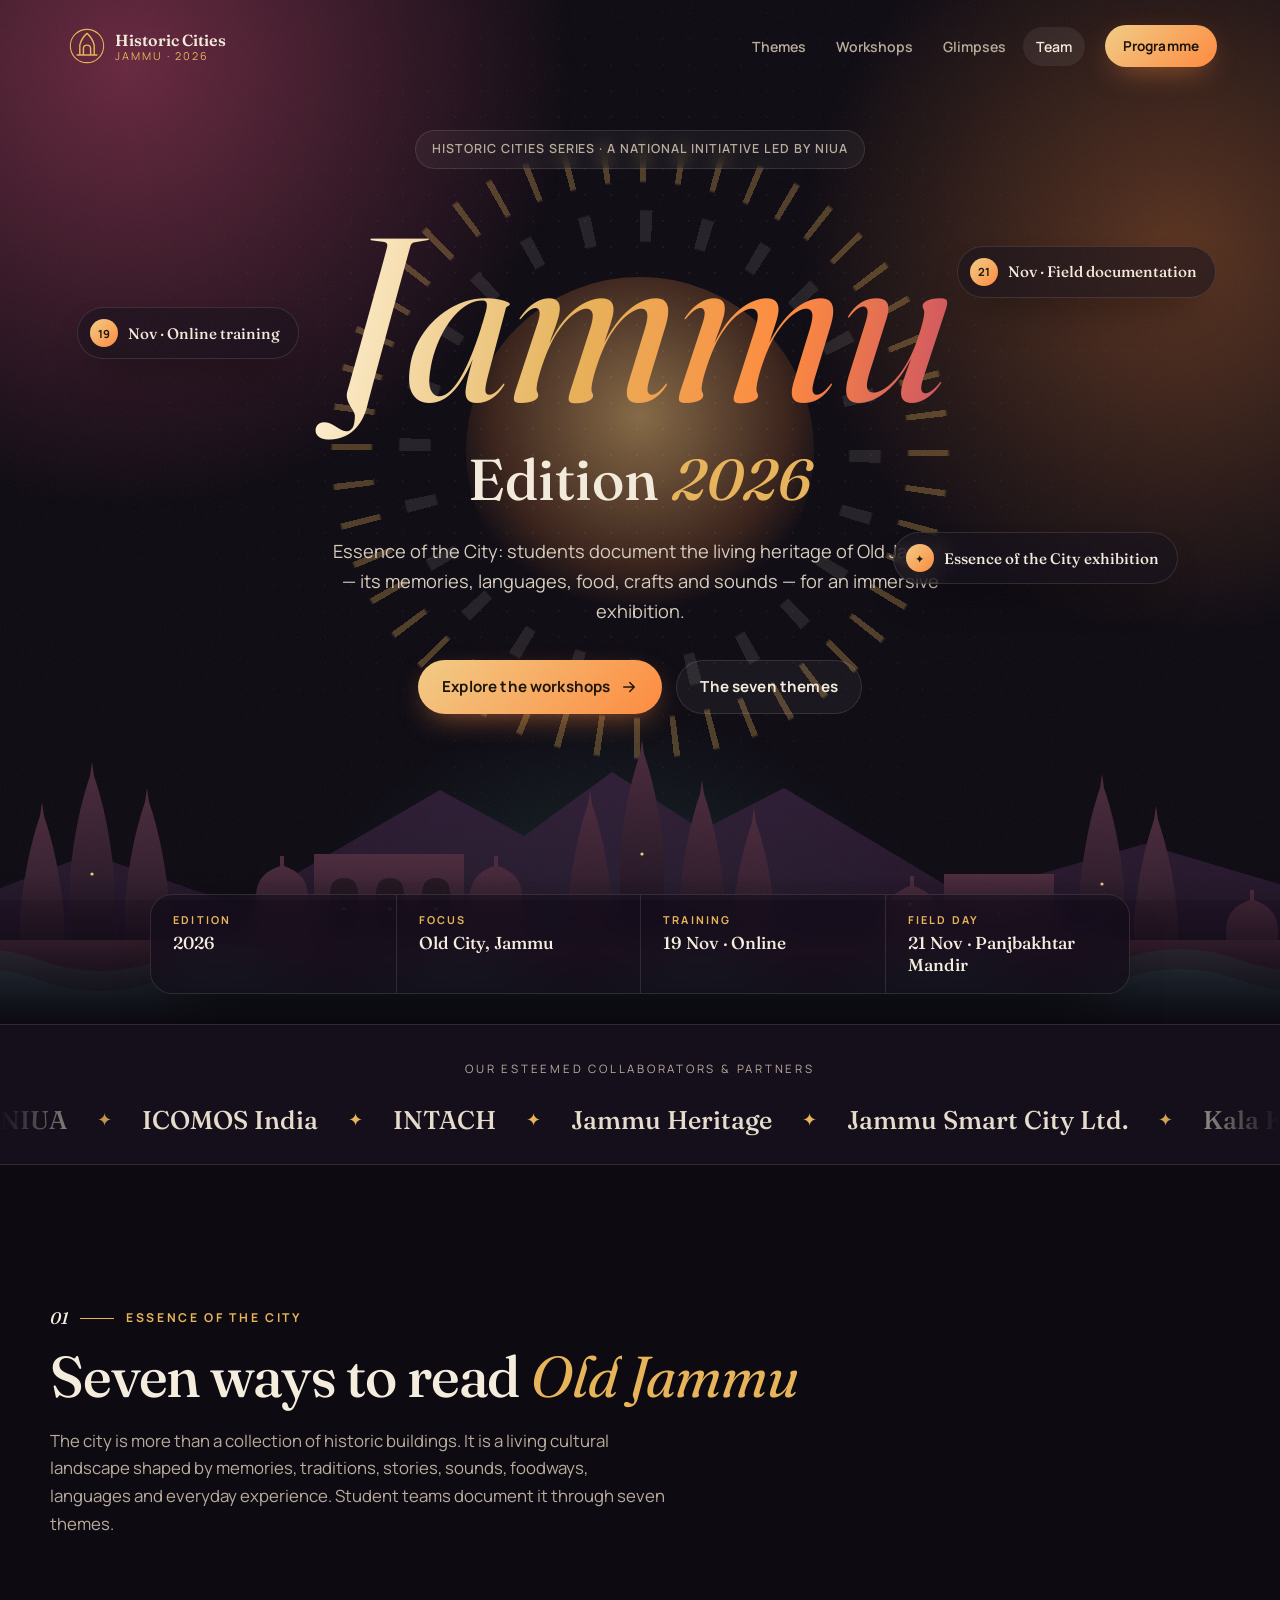
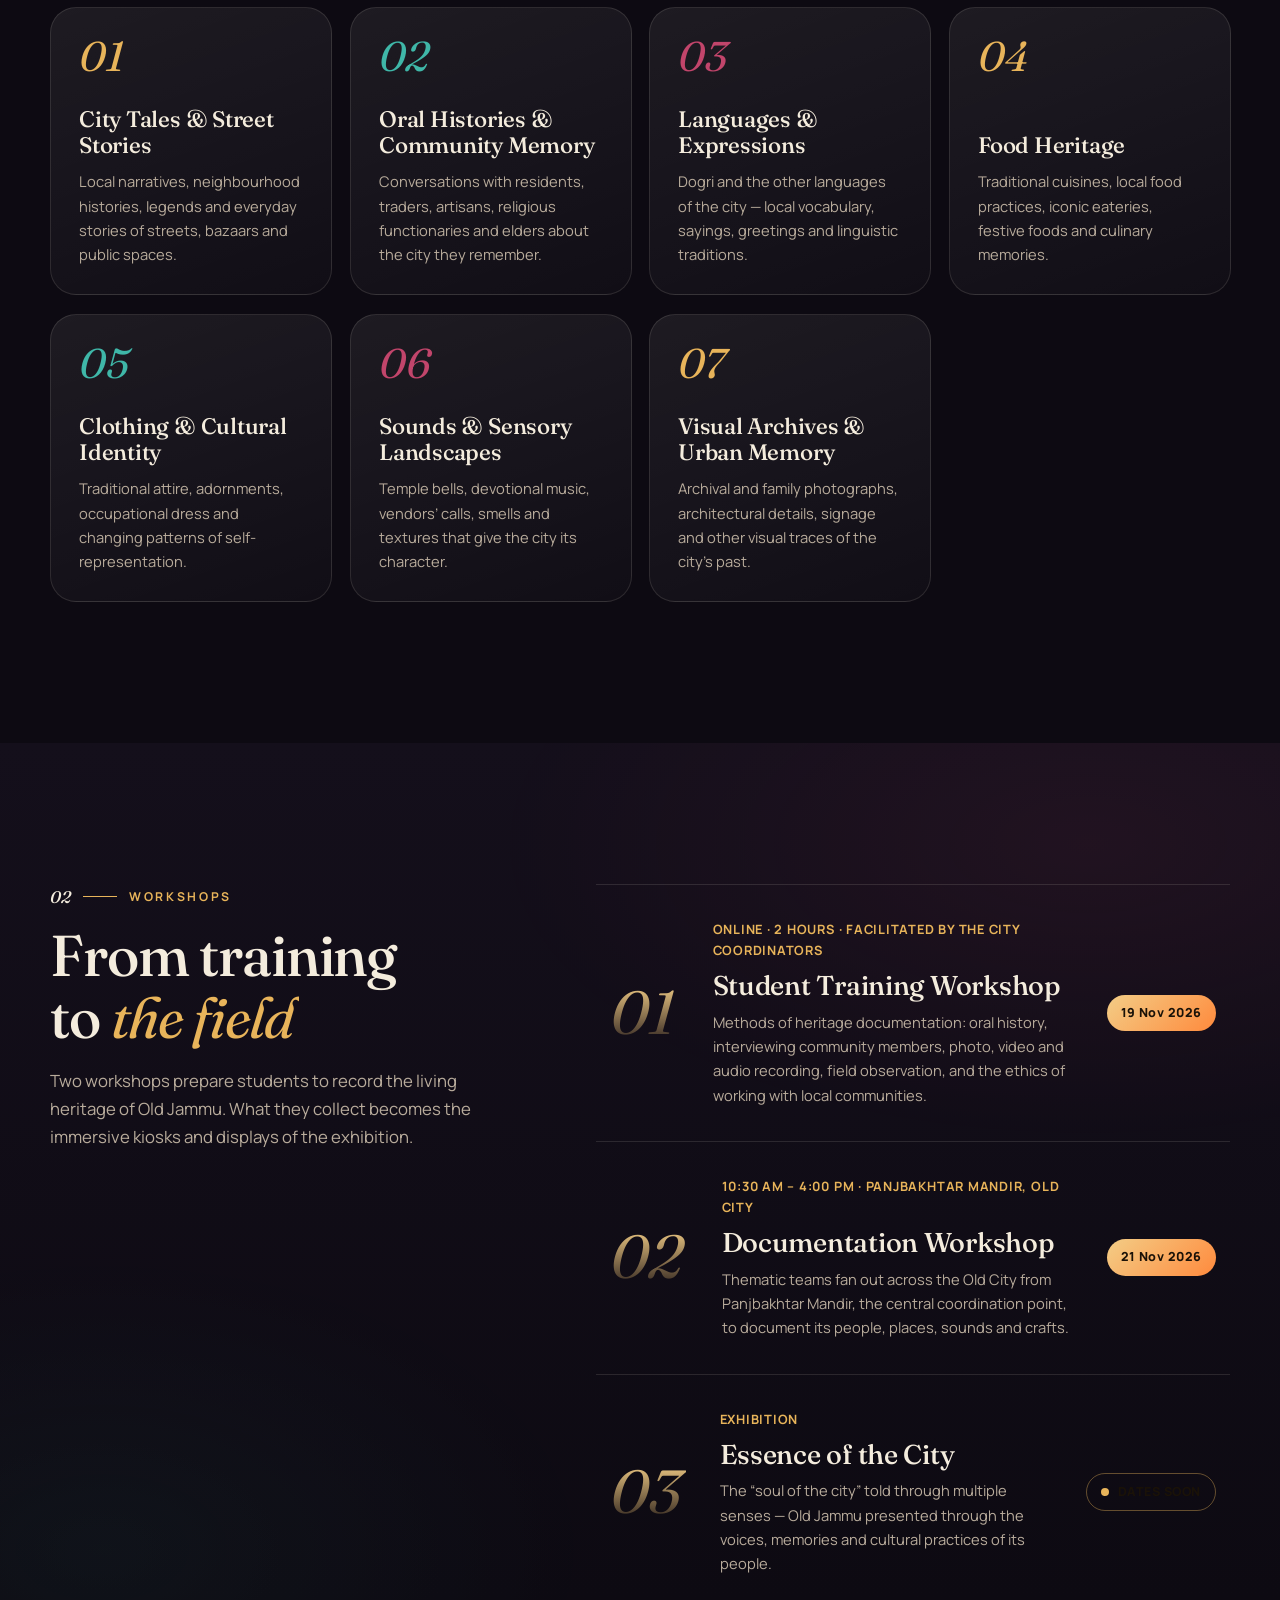
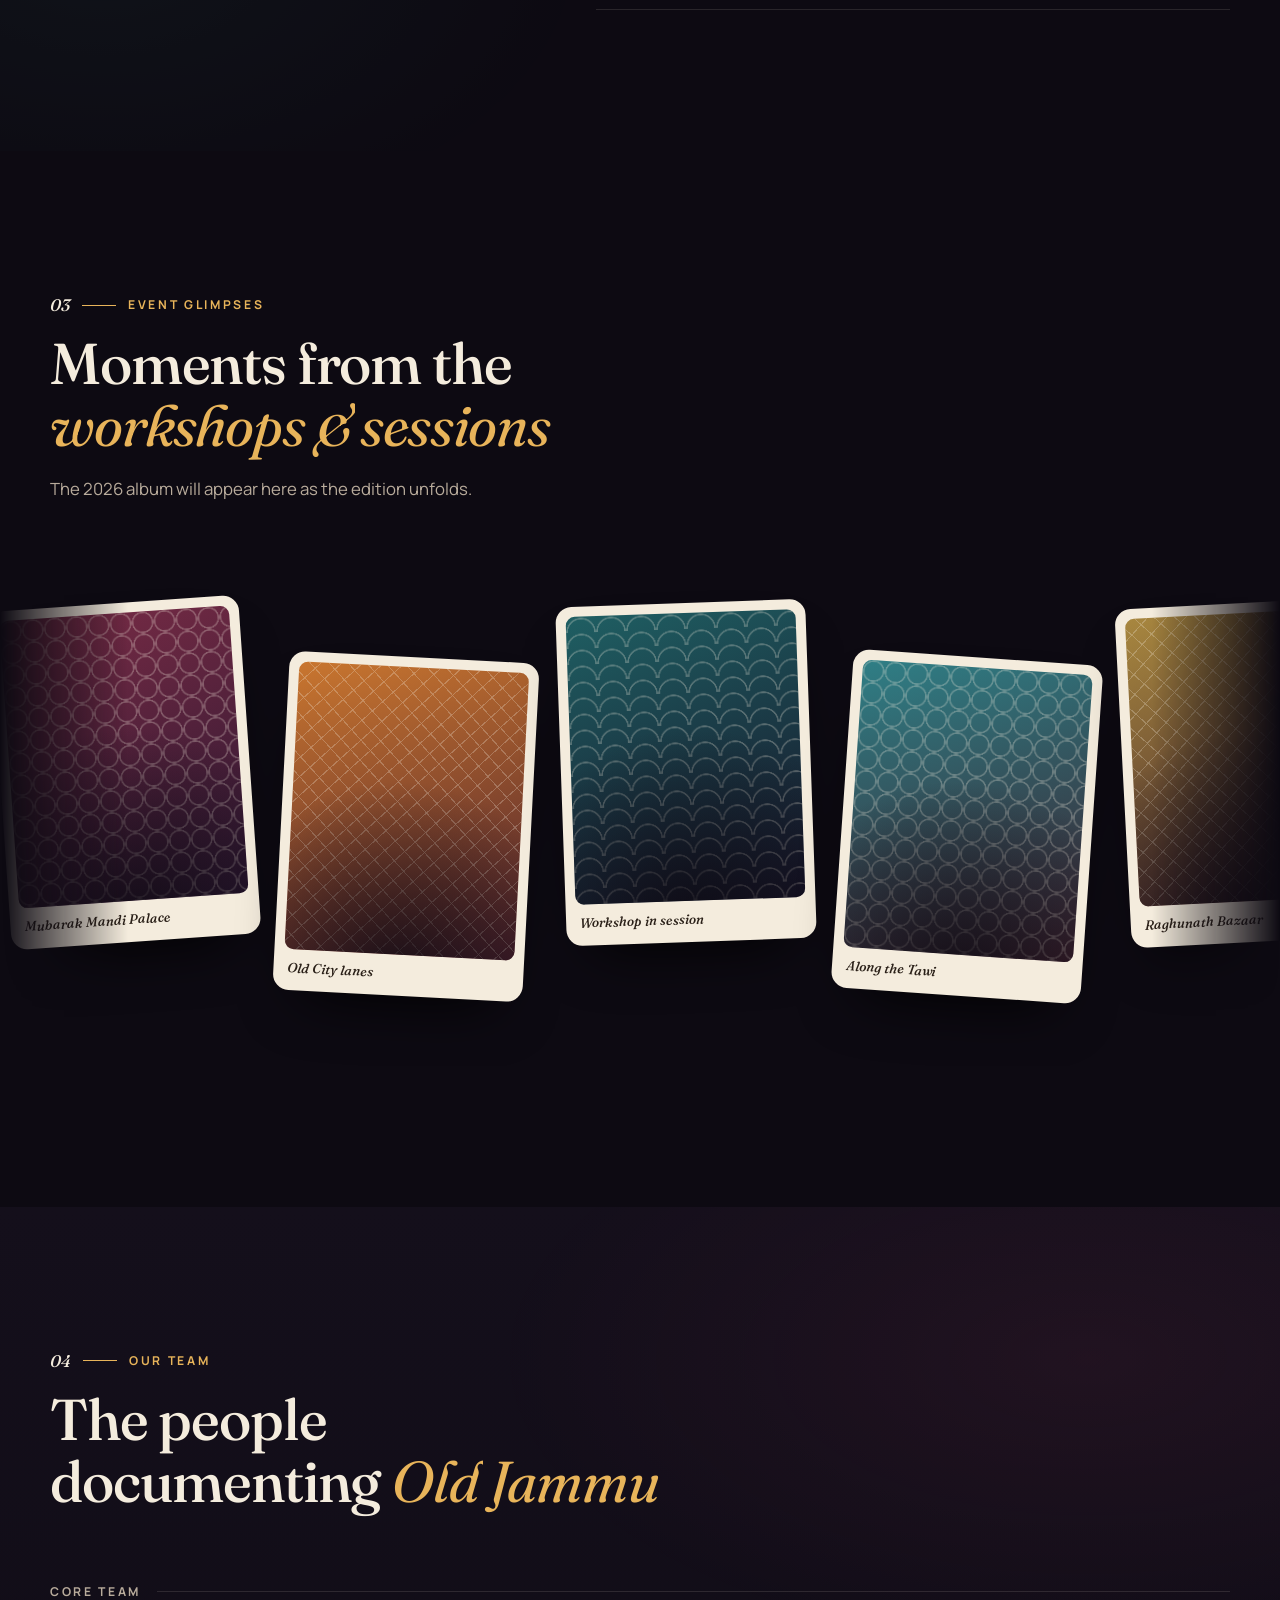
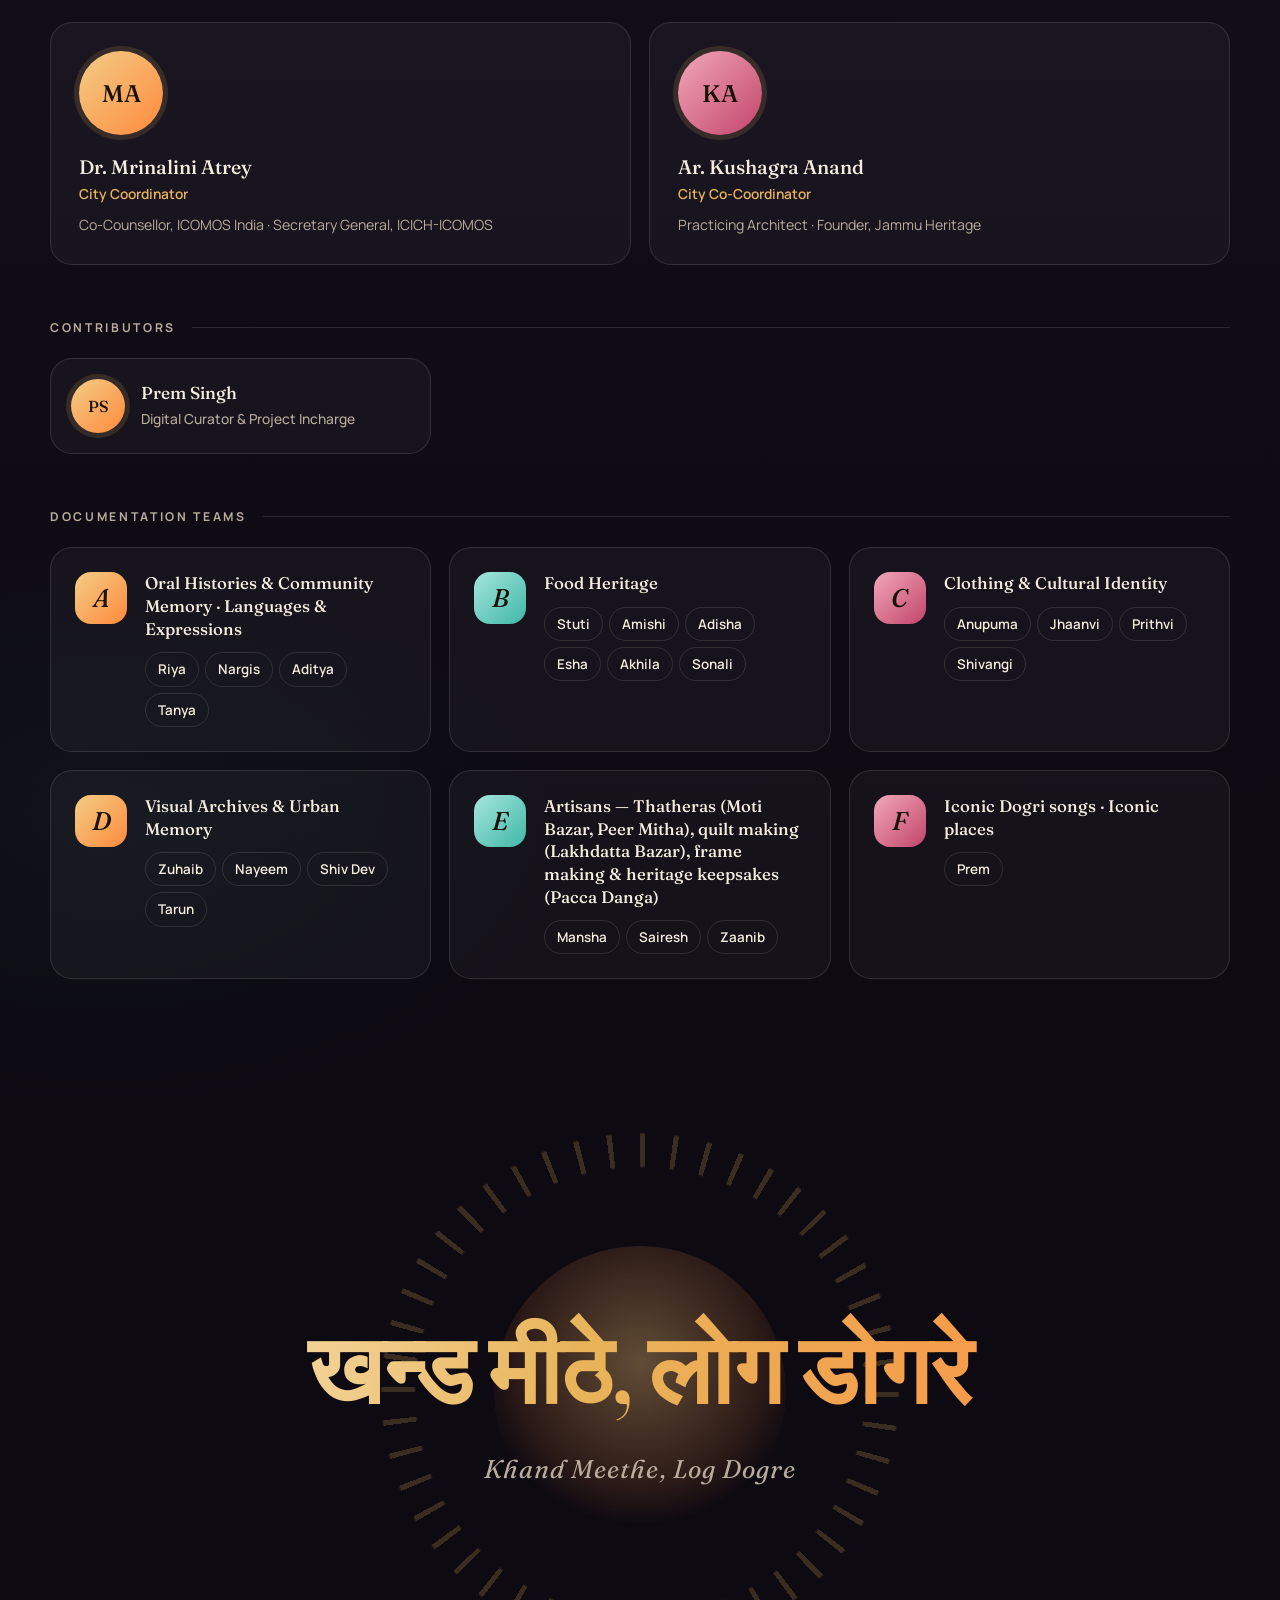
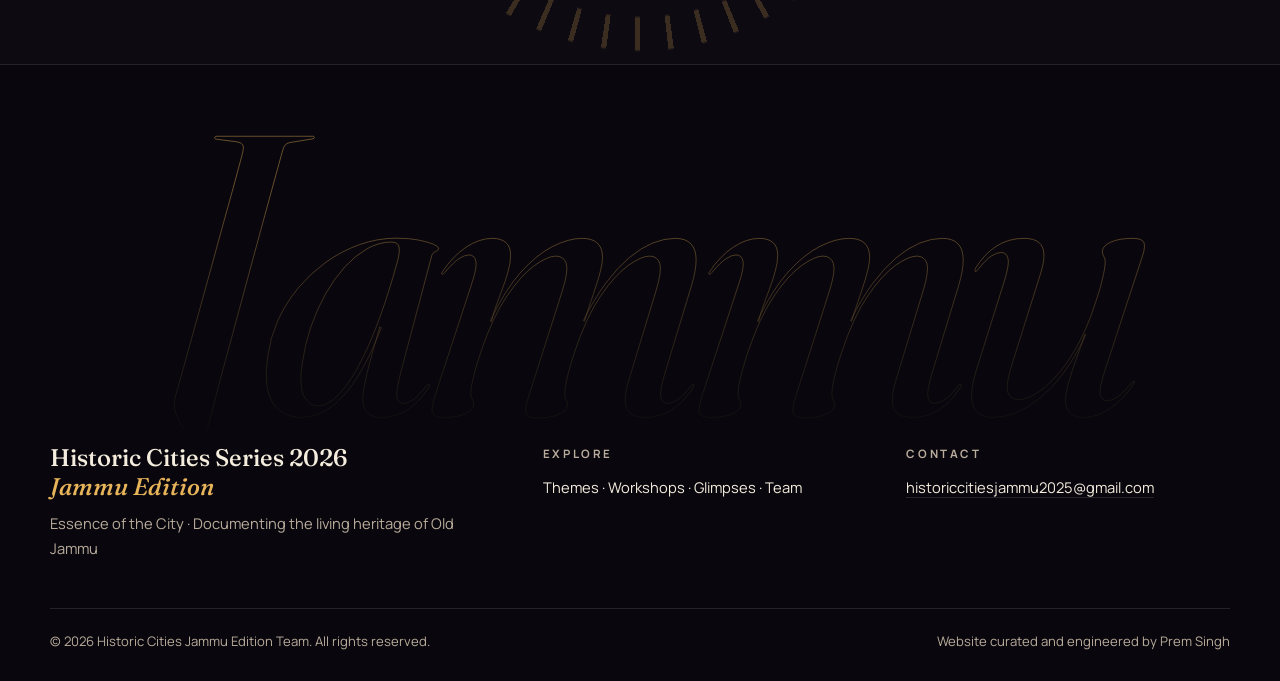
==== commit 87af9f77: "Add 2026 programme from documentation: seven themes, two workshops, documentation teams Co-Authored-" ====
--- a/index.html
+++ b/index.html
@@ -4,10 +4,10 @@
 <meta charset="utf-8">
 <meta name="viewport" content="width=device-width, initial-scale=1">
 <title>Historic Cities Series 2026 — Jammu Edition</title>
-<meta name="description" content="Historic Cities Series 2026, Jammu Edition: hands-on workshops celebrating Jammu's living heritage.">
+<meta name="description" content="Historic Cities Series 2026, Jammu Edition: Essence of the City — student workshops documenting the living heritage of Old Jammu for an immersive exhibition.">
 <meta name="theme-color" content="#0d0a12">
 <meta property="og:title" content="Historic Cities Series 2026 — Jammu Edition">
-<meta property="og:description" content="Hands-on workshops celebrating Jammu's living heritage.">
+<meta property="og:description" content="Student workshops documenting the living heritage of Old Jammu.">
 <meta property="og:type" content="website">
 <link rel="icon" href="favicon.svg" type="image/svg+xml">
 <link rel="preconnect" href="https://fonts.googleapis.com">
@@ -34,7 +34,7 @@
     <a href="#gallery">Glimpses</a>
     <a href="#team">Team</a>
   </nav>
-  <a class="btn btn-sm nav-cta magnet" href="#workshops">Join a workshop</a>
+  <a class="btn btn-sm nav-cta magnet" href="#workshops">Programme</a>
   <button class="burger" id="burger" aria-label="Open menu" aria-expanded="false" aria-controls="navLinks"><span></span><span></span></button>
 </header>
 
@@ -52,18 +52,18 @@
       <span class="line"><span class="rise" style="--d:1">Jammu</span></span>
       <span class="line sub"><span class="rise" style="--d:2">Edition <em>2026</em></span></span>
     </h1>
-    <p class="hero-lede rise" style="--d:3">Discover Jammu's living heritage through hands-on workshops — from the magnificent Mubarak Mandi Palace to the vibrant Old City with its ancient temples, traditional markets and timeless stories.</p>
+    <p class="hero-lede rise" style="--d:3">Essence of the City: students document the living heritage of Old Jammu — its memories, languages, food, crafts and sounds — for an immersive exhibition.</p>
     <div class="hero-cta rise" style="--d:4">
       <a class="btn magnet" href="#workshops">Explore the workshops <svg viewBox="0 0 24 24" aria-hidden="true"><path d="M5 12h14M13 6l6 6-6 6"/></svg></a>
-      <a class="btn btn-ghost magnet" href="#themes">The three themes</a>
-    </div>
-  </div>
-
-  <!-- floating theme pills -->
-  <ul class="themes" aria-label="Themes">
-    <li class="pill float f1" data-depth="0.06"><span>01</span> Riverine Memory</li>
-    <li class="pill float f2" data-depth="0.09"><span>02</span> Plural Heritage</li>
-    <li class="pill float f3" data-depth="0.05"><span>03</span> Community Narratives</li>
+      <a class="btn btn-ghost magnet" href="#themes">The seven themes</a>
+    </div>
+  </div>
+
+  <!-- floating programme pills -->
+  <ul class="themes" aria-label="Programme">
+    <li class="pill float f1" data-depth="0.06"><span>19</span> Nov · Online training</li>
+    <li class="pill float f2" data-depth="0.09"><span>21</span> Nov · Field documentation</li>
+    <li class="pill float f3" data-depth="0.05"><span>✦</span> Essence of the City exhibition</li>
   </ul>
 
   <!-- layered skyline -->
@@ -91,9 +91,9 @@
   <!-- EDIT: at-a-glance bar -->
   <dl class="hero-bar rise" style="--d:6">
     <div><dt>Edition</dt><dd>2026</dd></div>
-    <div><dt>City</dt><dd>Jammu, J&amp;K</dd></div>
-    <div><dt>Programme</dt><dd>Workshops</dd></div>
-    <div><dt>Dates</dt><dd>To be announced</dd></div>
+    <div><dt>Focus</dt><dd>Old City, Jammu</dd></div>
+    <div><dt>Training</dt><dd>19 Nov · Online</dd></div>
+    <div><dt>Field day</dt><dd>21 Nov · Panjbakhtar Mandir</dd></div>
   </dl>
 </section>
 
@@ -113,21 +113,18 @@
 <section class="section" id="themes">
   <div class="wrap">
     <header class="head reveal">
-      <p class="kicker">The idea</p>
-      <h2>One city, read through <em>three themes</em></h2>
-      <p>The Historic Cities Series is a national initiative led by the National Institute of Urban Affairs. The Jammu Edition explores the city's layered urban identity through three threads.</p>
-    </header>
-    <!-- EDIT: one-line theme descriptions -->
-    <div class="pillars">
-      <article class="card pillar tilt reveal"><div class="card-glow"></div>
-        <svg class="glyph g-river" viewBox="0 0 120 120" aria-hidden="true"><path d="M6 44q18-16 36 0t36 0 36 0"/><path d="M6 62q18-16 36 0t36 0 36 0"/><path d="M6 80q18-16 36 0t36 0 36 0"/></svg>
-        <span class="pillar-num">01</span><h3>Riverine Memory</h3><p class="muted">The Tawi, and the life that has gathered along its banks.</p></article>
-      <article class="card pillar tilt reveal"><div class="card-glow"></div>
-        <svg class="glyph g-plural" viewBox="0 0 120 120" aria-hidden="true"><g><circle cx="60" cy="42" r="26"/><circle cx="44" cy="70" r="26"/><circle cx="76" cy="70" r="26"/></g></svg>
-        <span class="pillar-num">02</span><h3>Plural Heritage</h3><p class="muted">Temples, shrines, palaces and bazaars — many traditions sharing one city.</p></article>
-      <article class="card pillar tilt reveal"><div class="card-glow"></div>
-        <svg class="glyph g-voice" viewBox="0 0 120 120" aria-hidden="true"><circle cx="60" cy="60" r="8"/><circle cx="60" cy="60" r="22"/><circle cx="60" cy="60" r="36"/><circle cx="60" cy="60" r="50"/></svg>
-        <span class="pillar-num">03</span><h3>Community Narratives</h3><p class="muted">The city as told by the people who live in it.</p></article>
+      <p class="kicker">Essence of the City</p>
+      <h2>Seven ways to read <em>Old Jammu</em></h2>
+      <p>The city is more than a collection of historic buildings. It is a living cultural landscape shaped by memories, traditions, stories, sounds, foodways, languages and everyday experience. Student teams document it through seven themes.</p>
+    </header>
+    <div class="tgrid">
+        <article class="card theme tilt reveal"><div class="card-glow"></div><span class="pillar-num">01</span><h3>City Tales &amp; Street Stories</h3><p class="muted">Local narratives, neighbourhood histories, legends and everyday stories of streets, bazaars and public spaces.</p></article>
+        <article class="card theme tilt reveal"><div class="card-glow"></div><span class="pillar-num">02</span><h3>Oral Histories &amp; Community Memory</h3><p class="muted">Conversations with residents, traders, artisans, religious functionaries and elders about the city they remember.</p></article>
+        <article class="card theme tilt reveal"><div class="card-glow"></div><span class="pillar-num">03</span><h3>Languages &amp; Expressions</h3><p class="muted">Dogri and the other languages of the city — local vocabulary, sayings, greetings and linguistic traditions.</p></article>
+        <article class="card theme tilt reveal"><div class="card-glow"></div><span class="pillar-num">04</span><h3>Food Heritage</h3><p class="muted">Traditional cuisines, local food practices, iconic eateries, festive foods and culinary memories.</p></article>
+        <article class="card theme tilt reveal"><div class="card-glow"></div><span class="pillar-num">05</span><h3>Clothing &amp; Cultural Identity</h3><p class="muted">Traditional attire, adornments, occupational dress and changing patterns of self-representation.</p></article>
+        <article class="card theme tilt reveal"><div class="card-glow"></div><span class="pillar-num">06</span><h3>Sounds &amp; Sensory Landscapes</h3><p class="muted">Temple bells, devotional music, vendors&rsquo; calls, smells and textures that give the city its character.</p></article>
+        <article class="card theme tilt reveal"><div class="card-glow"></div><span class="pillar-num">07</span><h3>Visual Archives &amp; Urban Memory</h3><p class="muted">Archival and family photographs, architectural details, signage and other visual traces of the city&rsquo;s past.</p></article>
     </div>
   </div>
 </section>
@@ -137,14 +134,14 @@
   <div class="wrap duo">
     <header class="head sticky reveal">
       <p class="kicker">Workshops</p>
-      <h2>Learn Jammu's heritage <em>by doing</em></h2>
-      <p>Hands-on workshops are at the heart of the 2026 edition. Topics, venues and dates will be announced here.</p>
-    </header>
-    <!-- EDIT: workshops. Copy an <li> block to add more; replace the "to be announced" text with real details. -->
+      <h2>From training to <em>the field</em></h2>
+      <p>Two workshops prepare students to record the living heritage of Old Jammu. What they collect becomes the immersive kiosks and displays of the exhibition.</p>
+    </header>
+    <!-- EDIT: workshops -->
     <ol class="rows">
-      <li class="row reveal"><span class="row-num">01</span><div class="row-body"><h3>Title to be announced</h3><p class="muted">Venue to be announced · Date &amp; time to be announced</p></div><span class="soon">Opening soon</span></li>
-      <li class="row reveal"><span class="row-num">02</span><div class="row-body"><h3>Title to be announced</h3><p class="muted">Venue to be announced · Date &amp; time to be announced</p></div><span class="soon">Opening soon</span></li>
-      <li class="row reveal"><span class="row-num">03</span><div class="row-body"><h3>Title to be announced</h3><p class="muted">Venue to be announced · Date &amp; time to be announced</p></div><span class="soon">Opening soon</span></li>
+      <li class="row reveal"><span class="row-num">01</span><div class="row-body"><p class="meta">Online · 2 hours · Facilitated by the City Coordinators</p><h3>Student Training Workshop</h3><p class="muted">Methods of heritage documentation: oral history, interviewing community members, photo, video and audio recording, field observation, and the ethics of working with local communities.</p></div><span class="when">19 Nov 2026</span></li>
+      <li class="row reveal"><span class="row-num">02</span><div class="row-body"><p class="meta">10:30 am – 4:00 pm · Panjbakhtar Mandir, Old City</p><h3>Documentation Workshop</h3><p class="muted">Thematic teams fan out across the Old City from Panjbakhtar Mandir, the central coordination point, to document its people, places, sounds and crafts.</p></div><span class="when">21 Nov 2026</span></li>
+      <li class="row reveal"><span class="row-num">03</span><div class="row-body"><p class="meta">Exhibition</p><h3>Essence of the City</h3><p class="muted">The &ldquo;soul of the city&rdquo; told through multiple senses — Old Jammu presented through the voices, memories and cultural practices of its people.</p></div><span class="when soon">Dates soon</span></li>
     </ol>
   </div>
 </section>
@@ -182,7 +179,7 @@
   <div class="wrap">
     <header class="head reveal">
       <p class="kicker">Our team</p>
-      <h2>The people curating the <em>Jammu Edition</em></h2>
+      <h2>The people documenting <em>Old Jammu</em></h2>
     </header>
 
     <!-- EDIT: team members. To use a photo, replace the <span class="avatar">XX</span> with <img class="avatar" src="images/name.webp" alt="" loading="lazy"> -->
@@ -195,6 +192,17 @@
     <h3 class="group-title reveal">Contributors</h3>
     <div class="people">
       <article class="person sm reveal"><span class="avatar">PS</span><h4>Prem Singh</h4><p class="role">Digital Curator &amp; Project Incharge</p></article>
+    </div>
+
+    <!-- EDIT: student documentation teams -->
+    <h3 class="group-title reveal">Documentation teams</h3>
+    <div class="groups">
+      <article class="group reveal"><span class="group-letter">A</span><div><p class="focus">Oral Histories &amp; Community Memory · Languages &amp; Expressions</p><ul class="names"><li>Riya</li><li>Nargis</li><li>Aditya</li><li>Tanya</li></ul></div></article>
+      <article class="group reveal"><span class="group-letter">B</span><div><p class="focus">Food Heritage</p><ul class="names"><li>Stuti</li><li>Amishi</li><li>Adisha</li><li>Esha</li><li>Akhila</li><li>Sonali</li></ul></div></article>
+      <article class="group reveal"><span class="group-letter">C</span><div><p class="focus">Clothing &amp; Cultural Identity</p><ul class="names"><li>Anupuma</li><li>Jhaanvi</li><li>Prithvi</li><li>Shivangi</li></ul></div></article>
+      <article class="group reveal"><span class="group-letter">D</span><div><p class="focus">Visual Archives &amp; Urban Memory</p><ul class="names"><li>Zuhaib</li><li>Nayeem</li><li>Shiv Dev</li><li>Tarun</li></ul></div></article>
+      <article class="group reveal"><span class="group-letter">E</span><div><p class="focus">Artisans — Thatheras (Moti Bazar, Peer Mitha), quilt making (Lakhdatta Bazar), frame making &amp; heritage keepsakes (Pacca Danga)</p><ul class="names"><li>Mansha</li><li>Sairesh</li><li>Zaanib</li></ul></div></article>
+      <article class="group reveal"><span class="group-letter">F</span><div><p class="focus">Iconic Dogri songs · Iconic places</p><ul class="names"><li>Prem</li></ul></div></article>
     </div>
   </div>
 </section>
@@ -214,7 +222,7 @@
   <div class="wrap footer-grid">
     <div>
       <p class="footer-brand">Historic Cities Series 2026<br><em>Jammu Edition</em></p>
-      <p class="muted">Riverine Memory · Plural Heritage · Community Narratives</p>
+      <p class="muted">Essence of the City · Documenting the living heritage of Old Jammu</p>
     </div>
     <div>
       <p class="footer-h">Explore</p>
--- a/styles.css
+++ b/styles.css
@@ -317,3 +317,25 @@
   .w>span{transform:none}
   .embers{display:none}
 }
+
+/* ---------- 2026 programme ---------- */
+.tgrid{display:grid;grid-template-columns:repeat(auto-fill,minmax(250px,1fr));gap:18px}
+.theme{padding:28px;min-height:250px;display:flex;flex-direction:column;justify-content:flex-end}
+.theme h3{font-size:1.4rem;margin-bottom:10px}
+.theme .muted{font-size:.92rem}
+.theme:nth-child(3n+2) .pillar-num{color:var(--teal)}.theme:nth-child(3n) .pillar-num{color:var(--rose)}
+.theme .pillar-num{font-size:2.6rem;line-height:1;margin-bottom:auto;padding-bottom:28px}
+.row .meta{color:var(--gold);font-size:.8rem;font-weight:700;letter-spacing:.06em;text-transform:uppercase;margin-bottom:8px}
+.row h3{margin-bottom:8px}
+.when{display:inline-flex;align-items:center;gap:9px;padding:8px 14px;border-radius:999px;background:linear-gradient(135deg,var(--gold2),var(--saffron));color:#1a1208;font-size:.78rem;font-weight:800;letter-spacing:.04em;white-space:nowrap}
+.when.soon{background:none}
+.groups{display:grid;grid-template-columns:repeat(auto-fill,minmax(320px,1fr));gap:18px}
+.group{display:grid;grid-template-columns:auto 1fr;gap:18px;padding:24px;border-radius:22px;border:1px solid var(--line);background:rgba(255,255,255,.035);transition:transform .45s var(--ease),border-color .3s,opacity .9s var(--ease)}
+.group:hover{border-color:rgba(232,180,90,.45)}
+.group-letter{display:grid;place-items:center;width:52px;height:52px;border-radius:16px;font:italic 500 1.6rem var(--serif);color:#1a1208;background:linear-gradient(135deg,var(--gold2),var(--saffron))}
+.group:nth-child(3n+2) .group-letter{background:linear-gradient(135deg,#a6e6dc,var(--teal))}
+.group:nth-child(3n) .group-letter{background:linear-gradient(135deg,#f1a7b9,var(--rose))}
+.focus{font:500 1.05rem/1.35 var(--serif);margin-bottom:12px}
+.names{display:flex;flex-wrap:wrap;gap:6px}
+.names li{padding:5px 12px;border-radius:999px;border:1px solid var(--line);font-size:.84rem;font-weight:600}
+@media (max-width:600px){.row .when{grid-column:2;justify-self:start}.groups{grid-template-columns:1fr}.theme{min-height:0}}
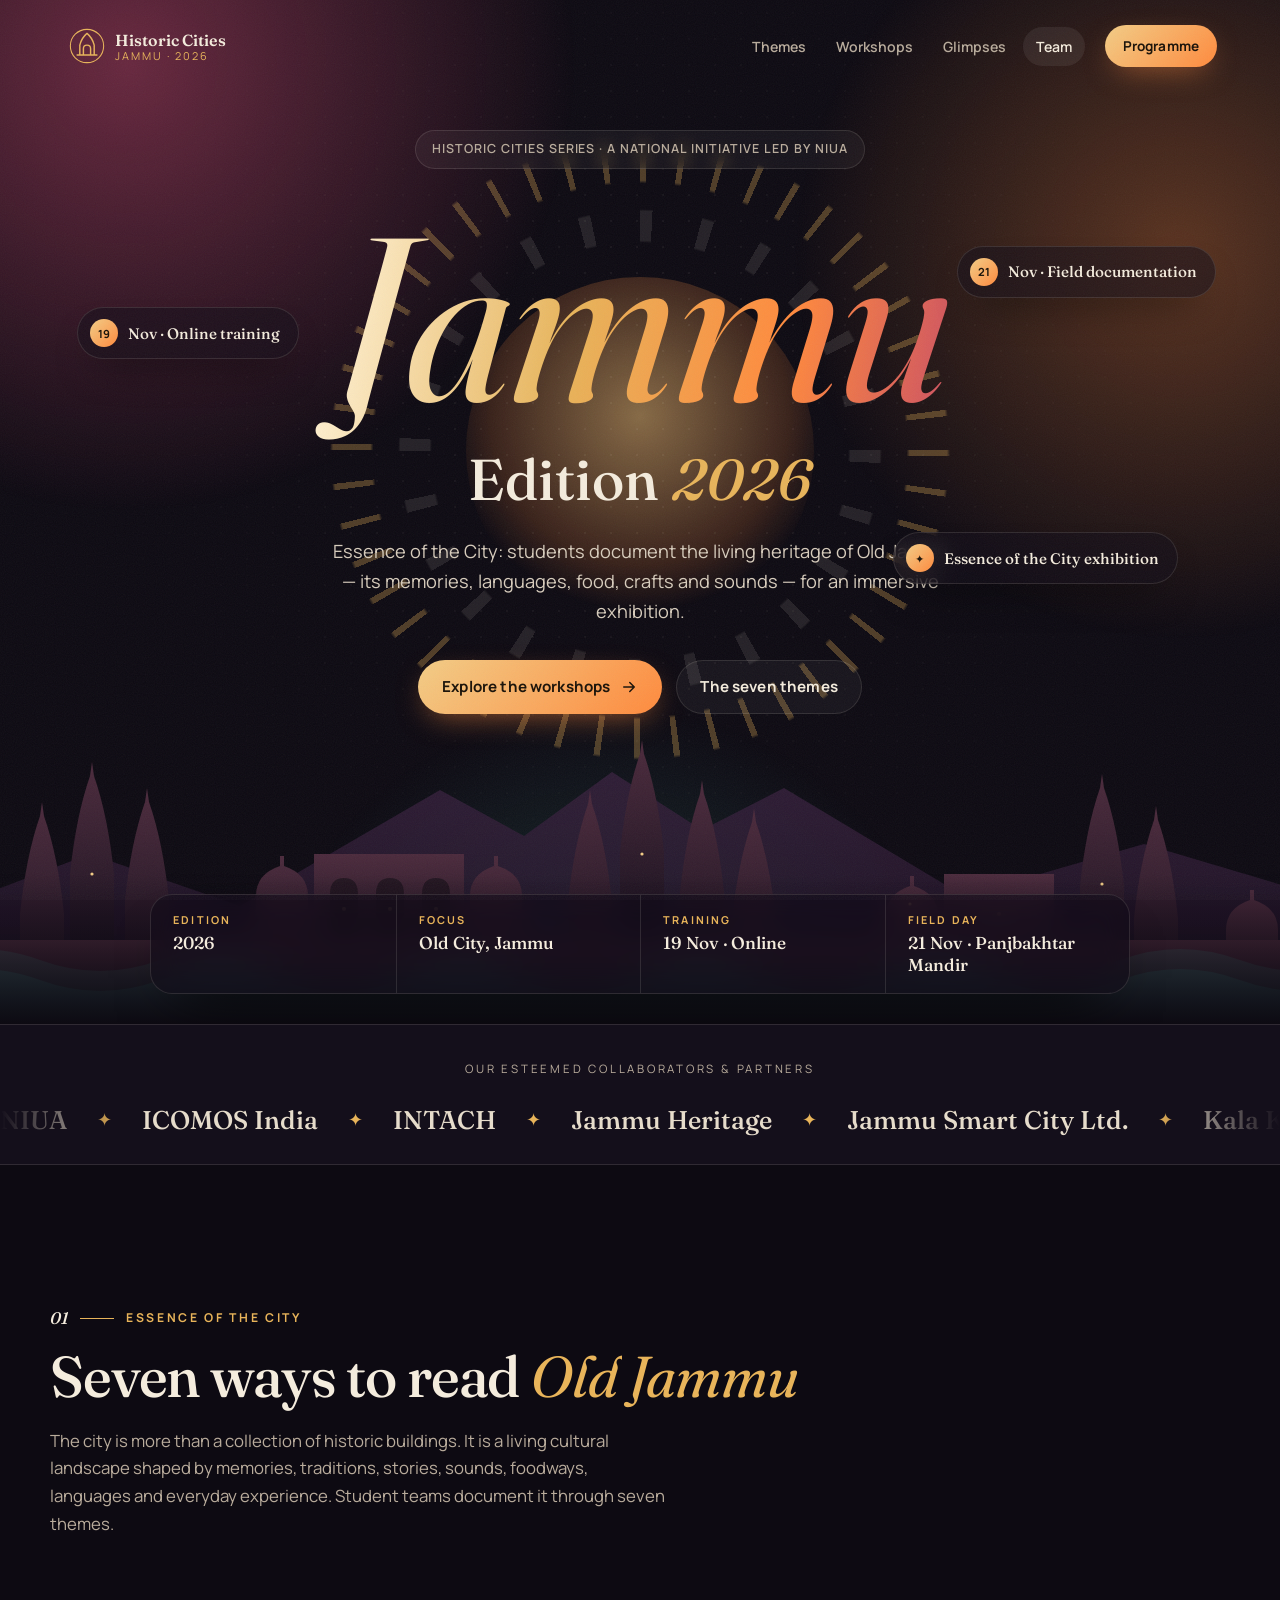
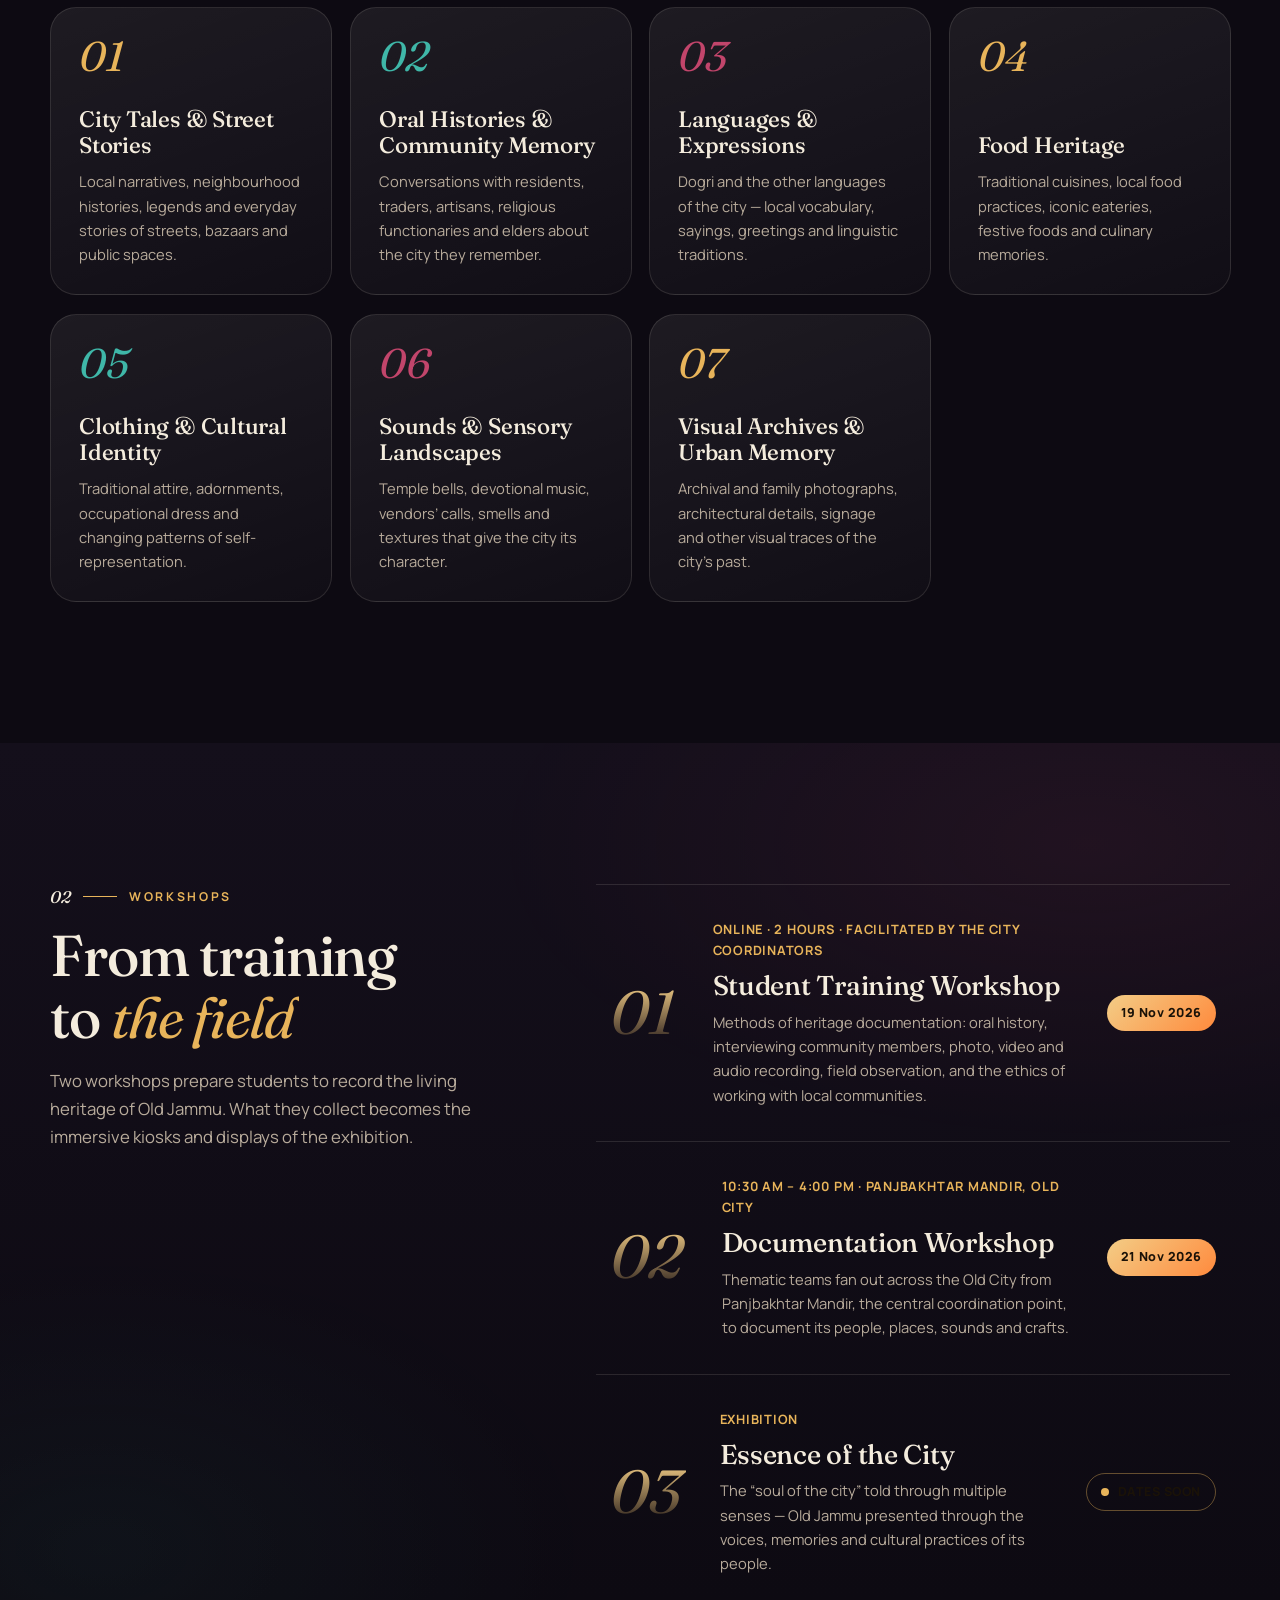
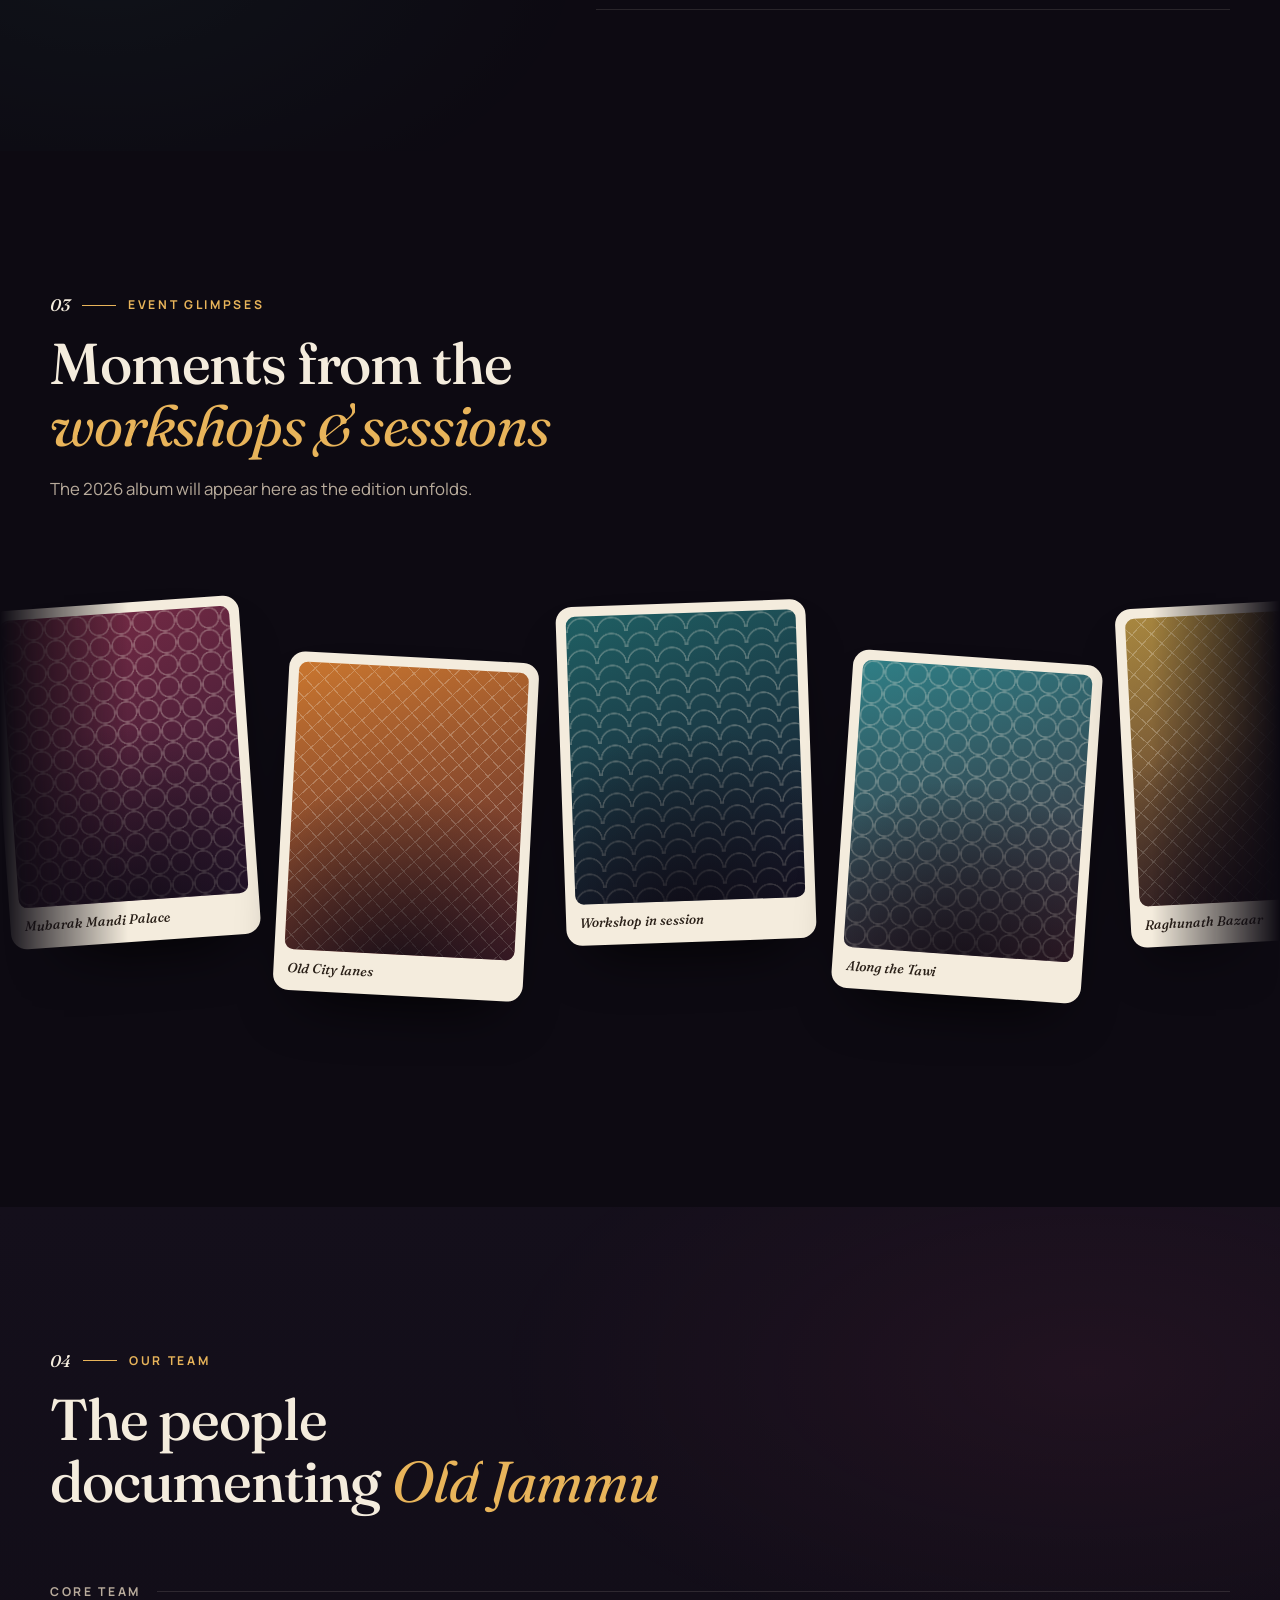
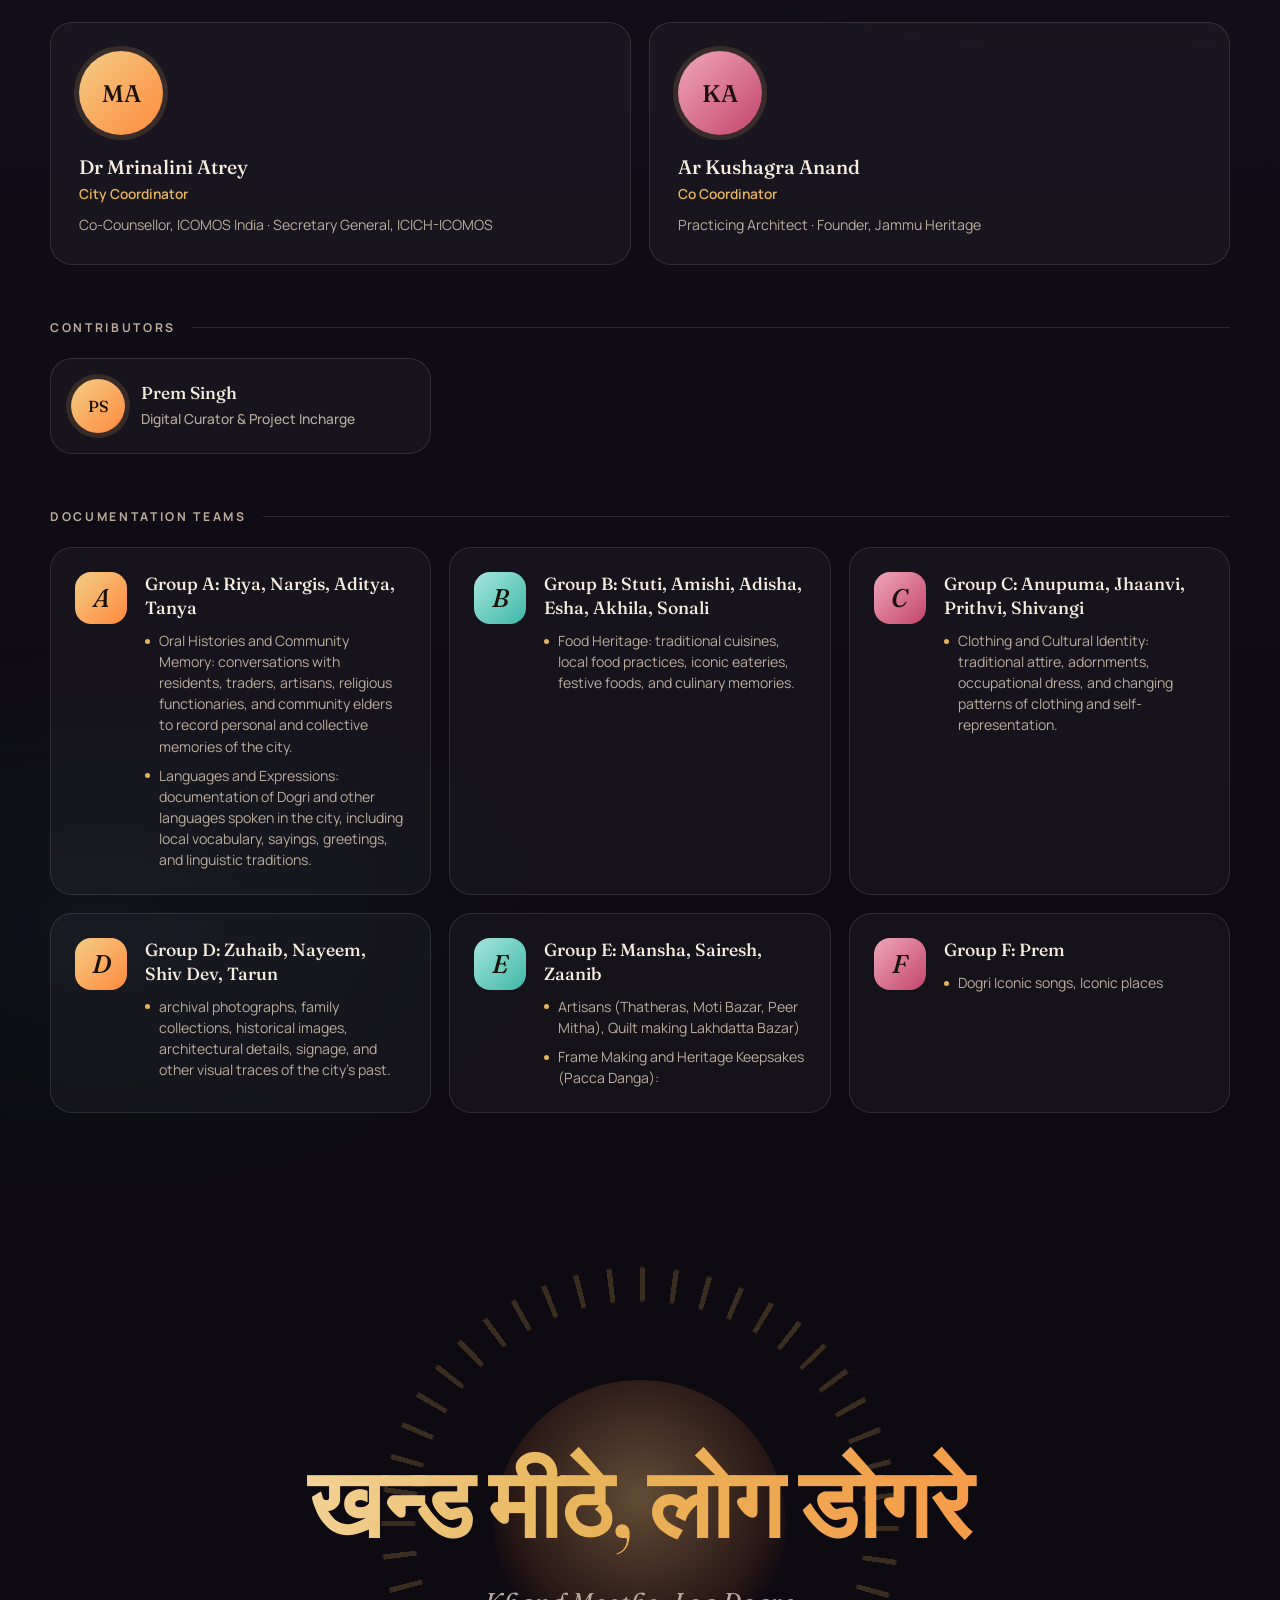
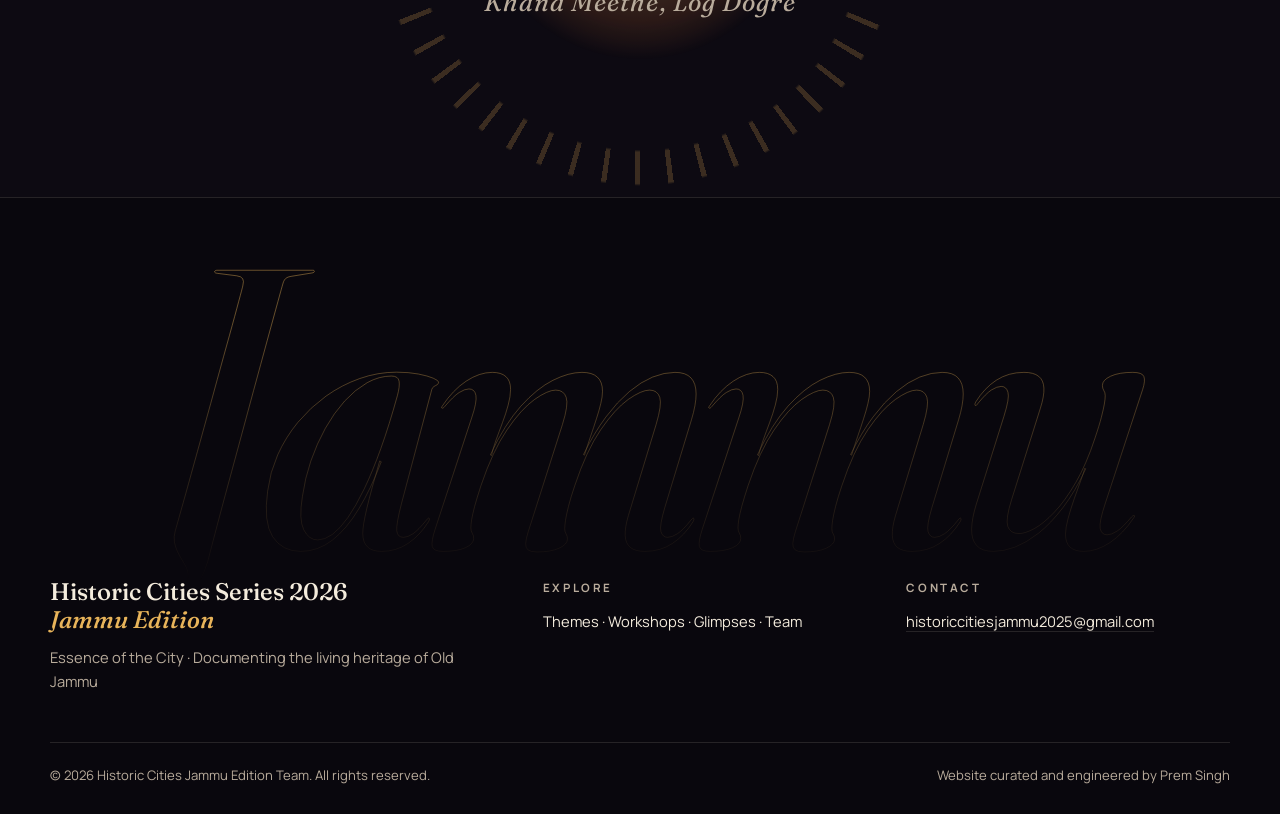
==== commit ee271d67: "Team: use names and group allocation exactly as in the documentation Co-Authored-By: Claude Opus 5.5" ====
--- a/index.html
+++ b/index.html
@@ -185,8 +185,8 @@
     <!-- EDIT: team members. To use a photo, replace the <span class="avatar">XX</span> with <img class="avatar" src="images/name.webp" alt="" loading="lazy"> -->
     <h3 class="group-title reveal">Core team</h3>
     <div class="people core">
-      <article class="person reveal"><span class="avatar">MA</span><h4>Dr. Mrinalini Atrey</h4><p class="role">City Coordinator</p><p class="muted">Co-Counsellor, ICOMOS India · Secretary General, ICICH-ICOMOS</p></article>
-      <article class="person reveal"><span class="avatar">KA</span><h4>Ar. Kushagra Anand</h4><p class="role">City Co-Coordinator</p><p class="muted">Practicing Architect · Founder, Jammu Heritage</p></article>
+      <article class="person reveal"><span class="avatar">MA</span><h4>Dr Mrinalini Atrey</h4><p class="role">City Coordinator</p><p class="muted">Co-Counsellor, ICOMOS India · Secretary General, ICICH-ICOMOS</p></article>
+      <article class="person reveal"><span class="avatar">KA</span><h4>Ar Kushagra Anand</h4><p class="role">Co Coordinator</p><p class="muted">Practicing Architect · Founder, Jammu Heritage</p></article>
     </div>
 
     <h3 class="group-title reveal">Contributors</h3>
@@ -197,12 +197,12 @@
     <!-- EDIT: student documentation teams -->
     <h3 class="group-title reveal">Documentation teams</h3>
     <div class="groups">
-      <article class="group reveal"><span class="group-letter">A</span><div><p class="focus">Oral Histories &amp; Community Memory · Languages &amp; Expressions</p><ul class="names"><li>Riya</li><li>Nargis</li><li>Aditya</li><li>Tanya</li></ul></div></article>
-      <article class="group reveal"><span class="group-letter">B</span><div><p class="focus">Food Heritage</p><ul class="names"><li>Stuti</li><li>Amishi</li><li>Adisha</li><li>Esha</li><li>Akhila</li><li>Sonali</li></ul></div></article>
-      <article class="group reveal"><span class="group-letter">C</span><div><p class="focus">Clothing &amp; Cultural Identity</p><ul class="names"><li>Anupuma</li><li>Jhaanvi</li><li>Prithvi</li><li>Shivangi</li></ul></div></article>
-      <article class="group reveal"><span class="group-letter">D</span><div><p class="focus">Visual Archives &amp; Urban Memory</p><ul class="names"><li>Zuhaib</li><li>Nayeem</li><li>Shiv Dev</li><li>Tarun</li></ul></div></article>
-      <article class="group reveal"><span class="group-letter">E</span><div><p class="focus">Artisans — Thatheras (Moti Bazar, Peer Mitha), quilt making (Lakhdatta Bazar), frame making &amp; heritage keepsakes (Pacca Danga)</p><ul class="names"><li>Mansha</li><li>Sairesh</li><li>Zaanib</li></ul></div></article>
-      <article class="group reveal"><span class="group-letter">F</span><div><p class="focus">Iconic Dogri songs · Iconic places</p><ul class="names"><li>Prem</li></ul></div></article>
+      <article class="group reveal"><span class="group-letter">A</span><div><h4 class="gname">Group A: Riya, Nargis, Aditya, Tanya</h4><ul class="gwork"><li>Oral Histories and Community Memory: conversations with residents, traders, artisans, religious functionaries, and community elders to record personal and collective memories of the city.</li><li>Languages and Expressions: documentation of Dogri and other languages spoken in the city, including local vocabulary, sayings, greetings, and linguistic traditions.</li></ul></div></article>
+      <article class="group reveal"><span class="group-letter">B</span><div><h4 class="gname">Group B: Stuti, Amishi, Adisha, Esha, Akhila, Sonali</h4><ul class="gwork"><li>Food Heritage: traditional cuisines, local food practices, iconic eateries, festive foods, and culinary memories.</li></ul></div></article>
+      <article class="group reveal"><span class="group-letter">C</span><div><h4 class="gname">Group C: Anupuma, Jhaanvi, Prithvi, Shivangi</h4><ul class="gwork"><li>Clothing and Cultural Identity: traditional attire, adornments, occupational dress, and changing patterns of clothing and self-representation.</li></ul></div></article>
+      <article class="group reveal"><span class="group-letter">D</span><div><h4 class="gname">Group D: Zuhaib, Nayeem, Shiv Dev, Tarun</h4><ul class="gwork"><li>archival photographs, family collections, historical images, architectural details, signage, and other visual traces of the city’s past.</li></ul></div></article>
+      <article class="group reveal"><span class="group-letter">E</span><div><h4 class="gname">Group E: Mansha, Sairesh, Zaanib</h4><ul class="gwork"><li>Artisans (Thatheras, Moti Bazar, Peer Mitha), Quilt making Lakhdatta Bazar)</li><li>Frame Making and Heritage Keepsakes (Pacca Danga):</li></ul></div></article>
+      <article class="group reveal"><span class="group-letter">F</span><div><h4 class="gname">Group F: Prem</h4><ul class="gwork"><li>Dogri Iconic songs, Iconic places</li></ul></div></article>
     </div>
   </div>
 </section>
--- a/styles.css
+++ b/styles.css
@@ -339,3 +339,7 @@
 .names{display:flex;flex-wrap:wrap;gap:6px}
 .names li{padding:5px 12px;border-radius:999px;border:1px solid var(--line);font-size:.84rem;font-weight:600}
 @media (max-width:600px){.row .when{grid-column:2;justify-self:start}.groups{grid-template-columns:1fr}.theme{min-height:0}}
+.gname{font:500 1.1rem/1.35 var(--serif);margin-bottom:10px}
+.gwork{display:grid;gap:8px;color:var(--muted);font-size:.88rem;line-height:1.5}
+.gwork li{padding-left:14px;position:relative}
+.gwork li::before{content:"";position:absolute;left:0;top:.62em;width:5px;height:5px;border-radius:50%;background:var(--gold)}
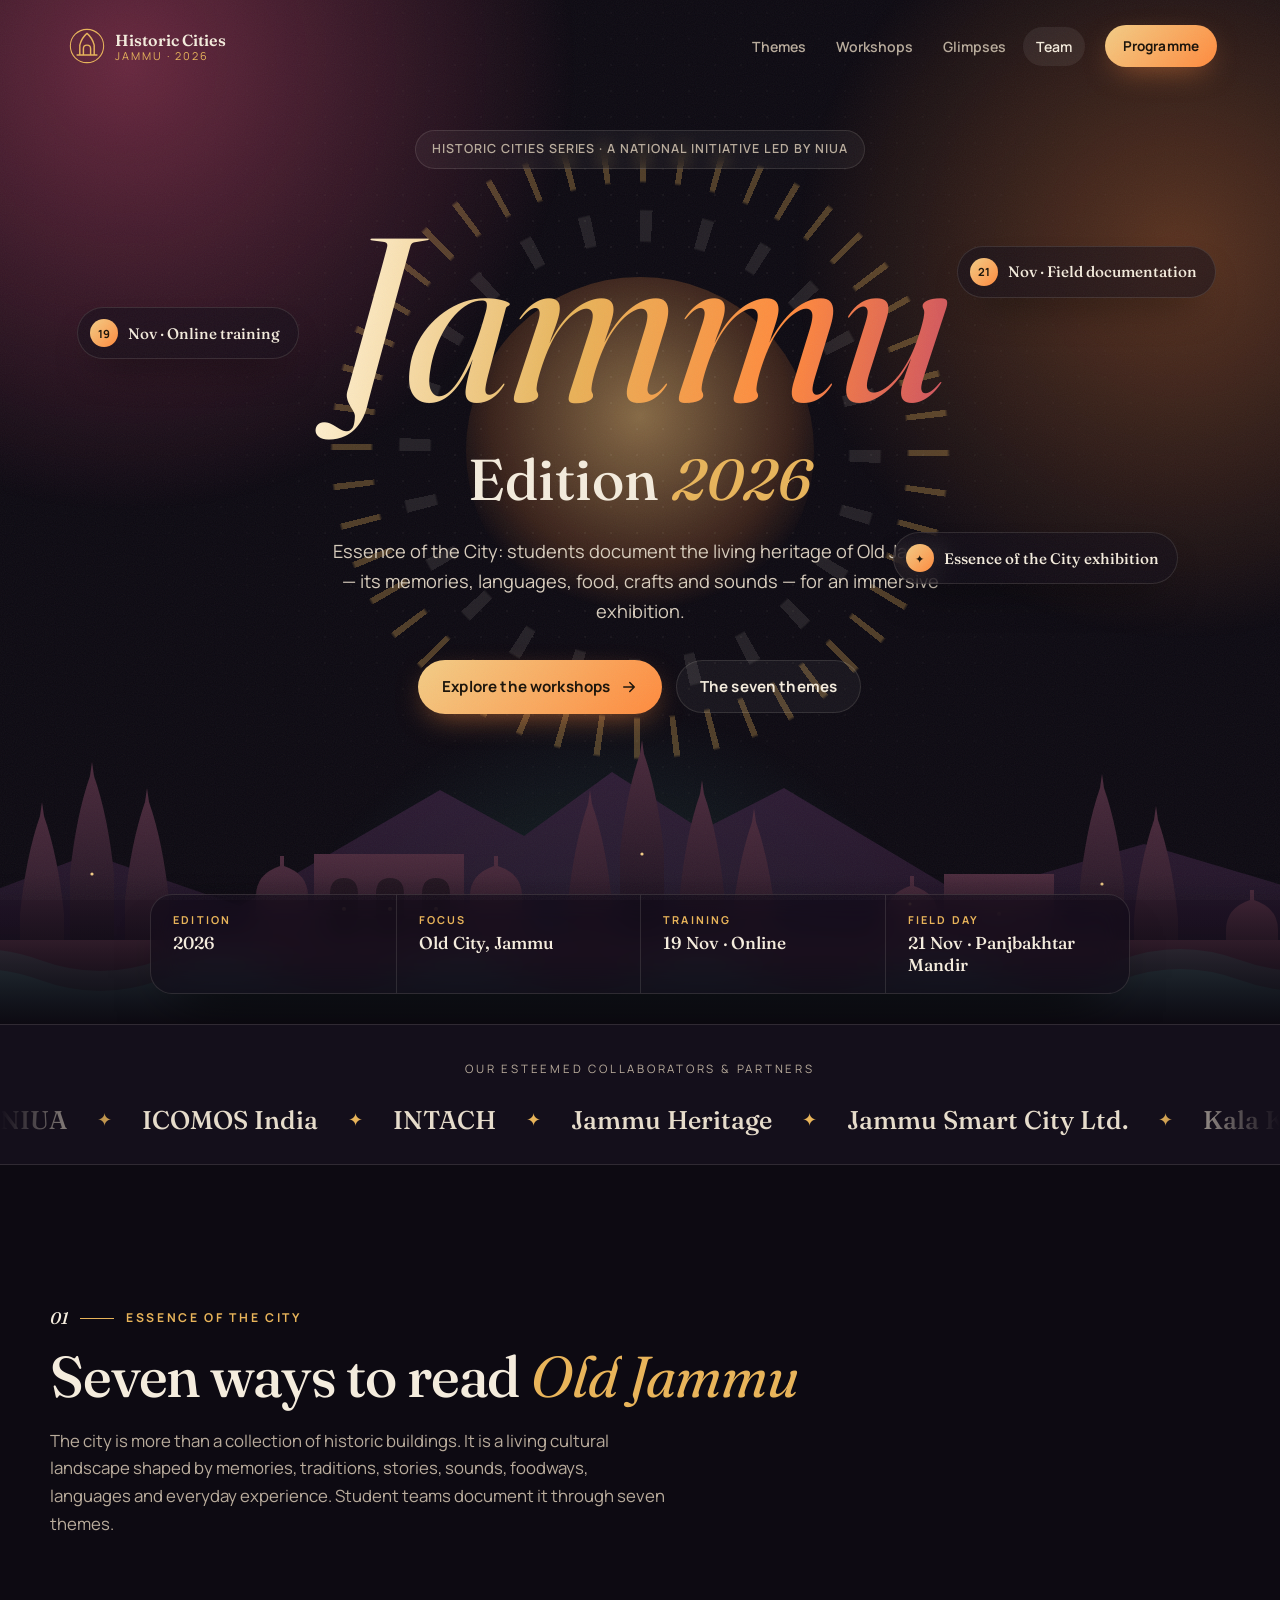
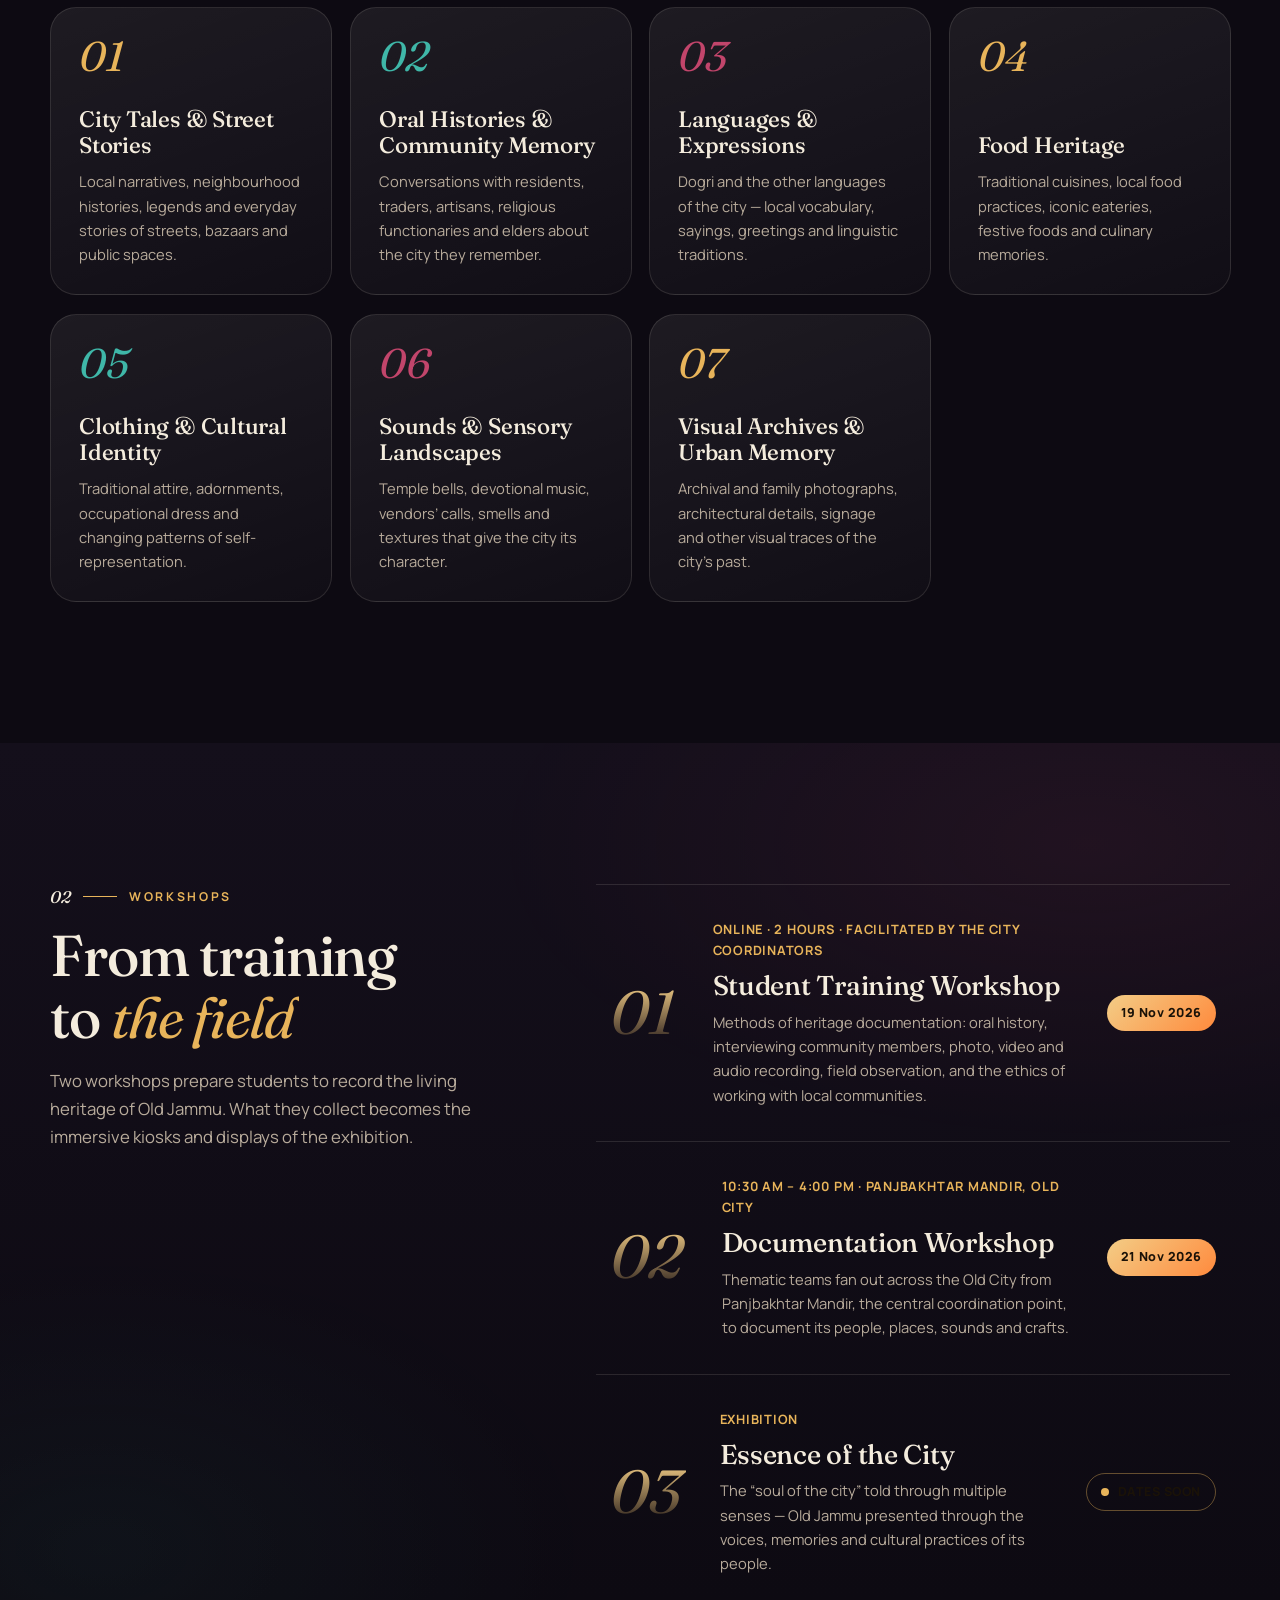
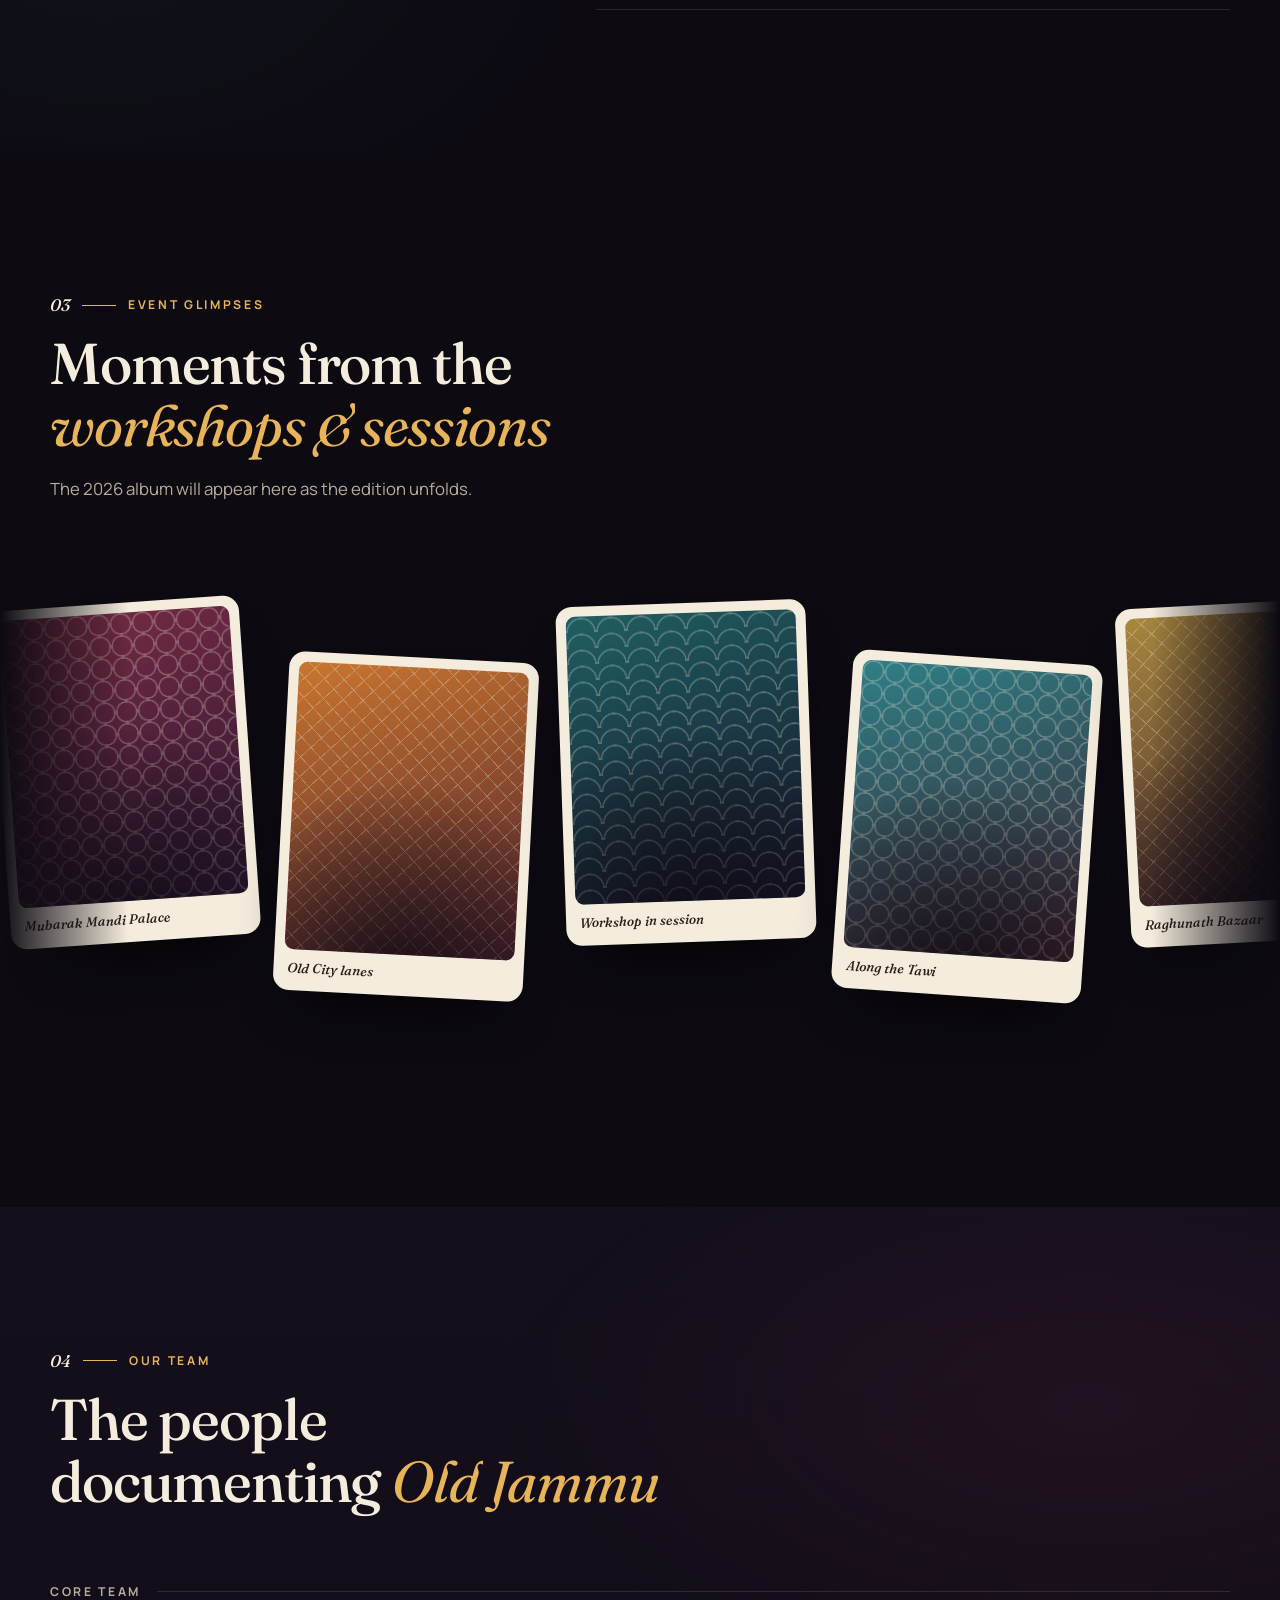
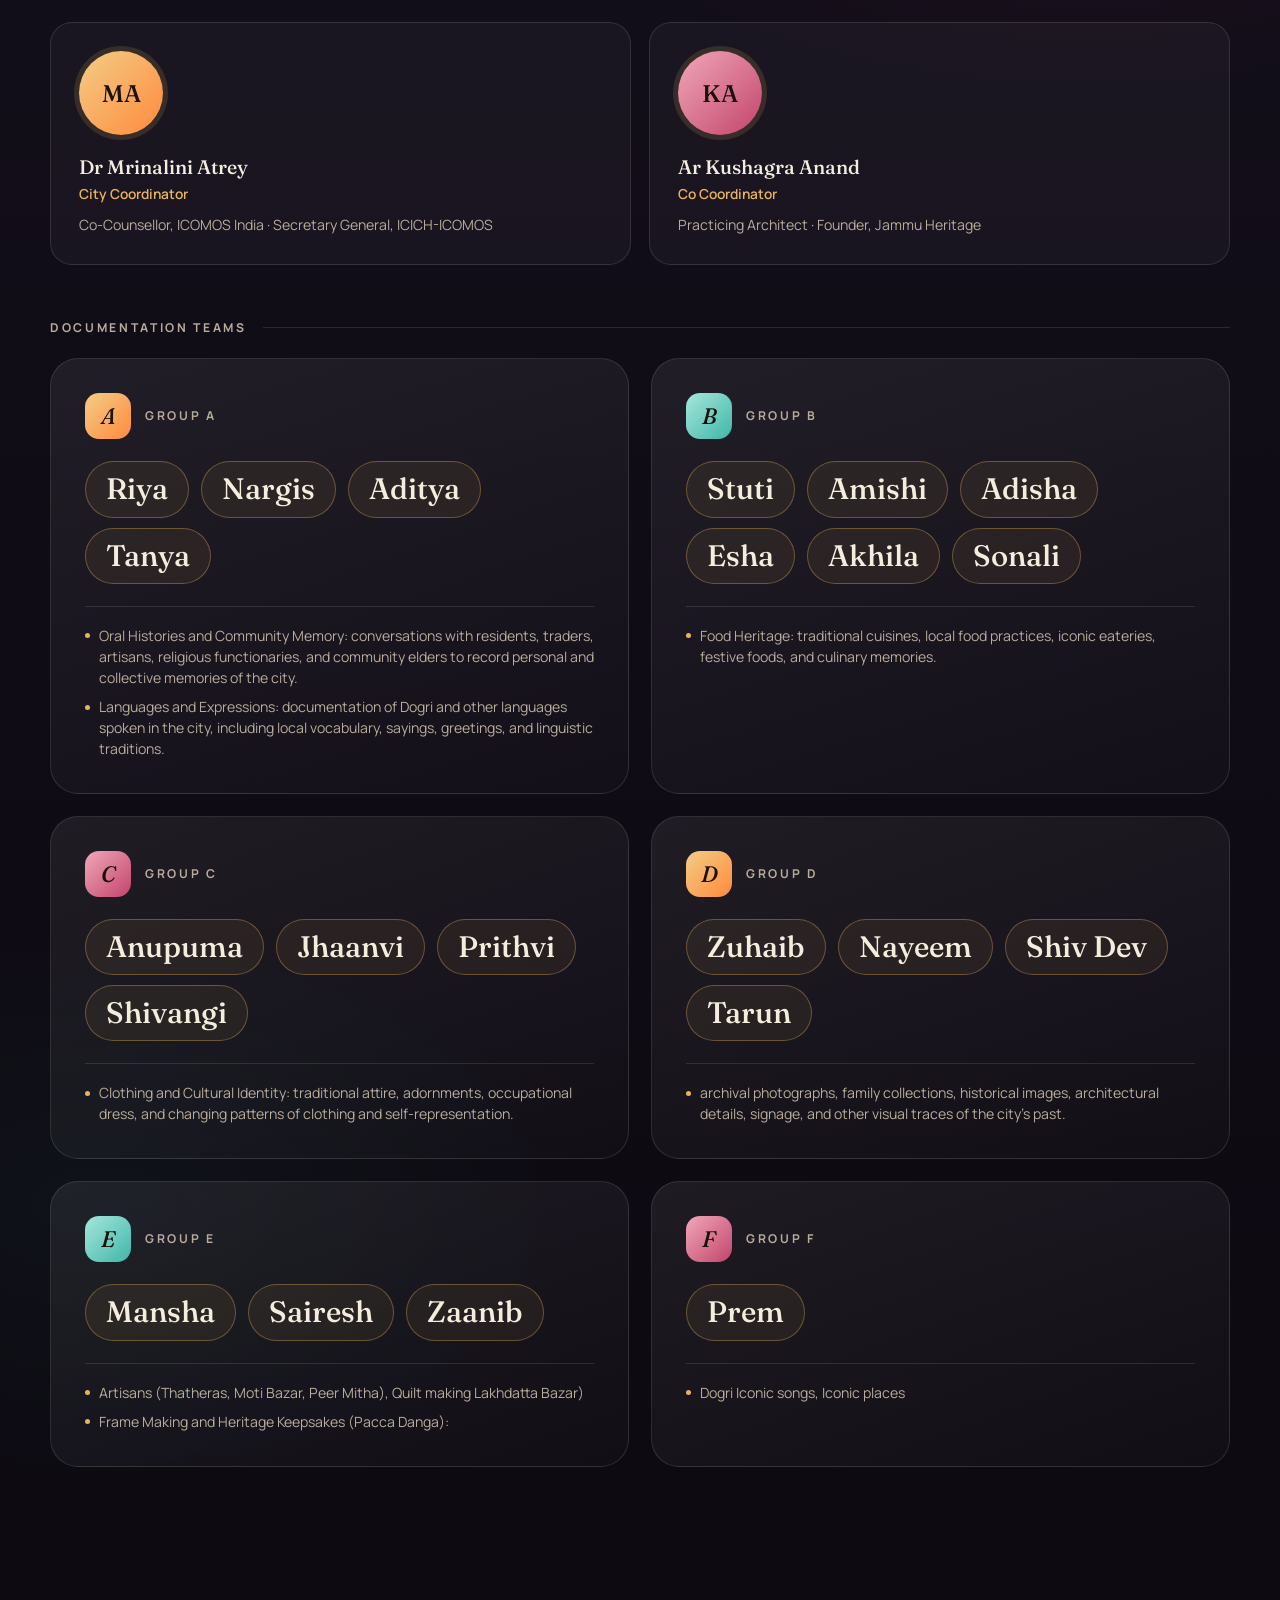
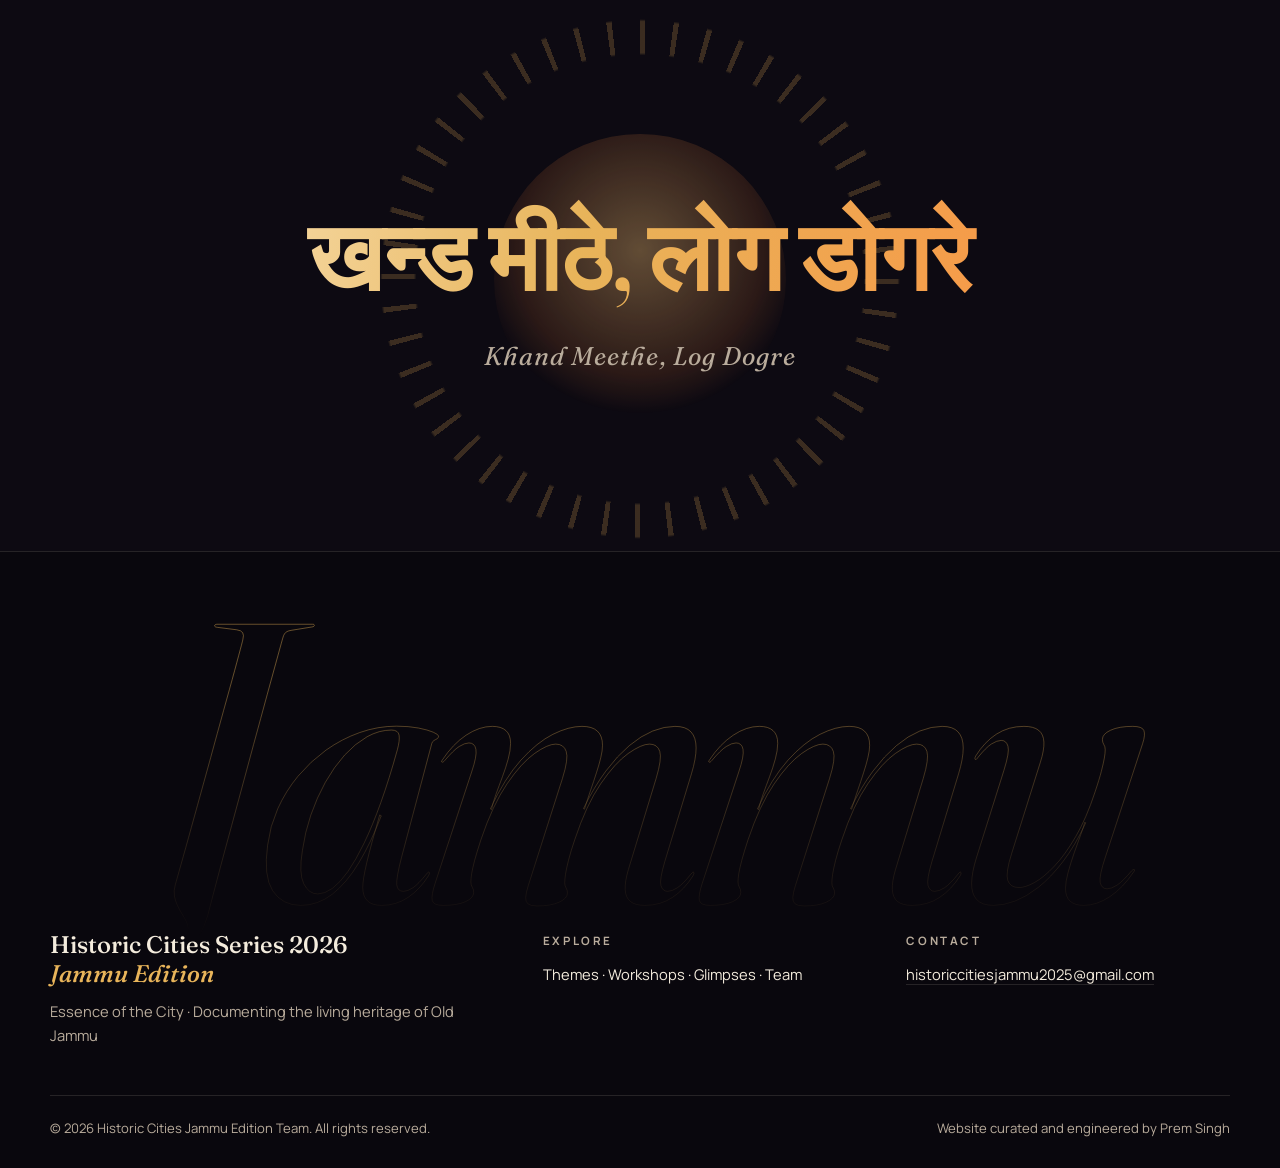
==== commit 0b413c12: "Team: remove Contributors; larger, participant-first group cards Co-Authored-By: Claude Opus 5.5 <no" ====
--- a/index.html
+++ b/index.html
@@ -189,20 +189,15 @@
       <article class="person reveal"><span class="avatar">KA</span><h4>Ar Kushagra Anand</h4><p class="role">Co Coordinator</p><p class="muted">Practicing Architect · Founder, Jammu Heritage</p></article>
     </div>
 
-    <h3 class="group-title reveal">Contributors</h3>
-    <div class="people">
-      <article class="person sm reveal"><span class="avatar">PS</span><h4>Prem Singh</h4><p class="role">Digital Curator &amp; Project Incharge</p></article>
-    </div>
-
     <!-- EDIT: student documentation teams -->
     <h3 class="group-title reveal">Documentation teams</h3>
     <div class="groups">
-      <article class="group reveal"><span class="group-letter">A</span><div><h4 class="gname">Group A: Riya, Nargis, Aditya, Tanya</h4><ul class="gwork"><li>Oral Histories and Community Memory: conversations with residents, traders, artisans, religious functionaries, and community elders to record personal and collective memories of the city.</li><li>Languages and Expressions: documentation of Dogri and other languages spoken in the city, including local vocabulary, sayings, greetings, and linguistic traditions.</li></ul></div></article>
-      <article class="group reveal"><span class="group-letter">B</span><div><h4 class="gname">Group B: Stuti, Amishi, Adisha, Esha, Akhila, Sonali</h4><ul class="gwork"><li>Food Heritage: traditional cuisines, local food practices, iconic eateries, festive foods, and culinary memories.</li></ul></div></article>
-      <article class="group reveal"><span class="group-letter">C</span><div><h4 class="gname">Group C: Anupuma, Jhaanvi, Prithvi, Shivangi</h4><ul class="gwork"><li>Clothing and Cultural Identity: traditional attire, adornments, occupational dress, and changing patterns of clothing and self-representation.</li></ul></div></article>
-      <article class="group reveal"><span class="group-letter">D</span><div><h4 class="gname">Group D: Zuhaib, Nayeem, Shiv Dev, Tarun</h4><ul class="gwork"><li>archival photographs, family collections, historical images, architectural details, signage, and other visual traces of the city’s past.</li></ul></div></article>
-      <article class="group reveal"><span class="group-letter">E</span><div><h4 class="gname">Group E: Mansha, Sairesh, Zaanib</h4><ul class="gwork"><li>Artisans (Thatheras, Moti Bazar, Peer Mitha), Quilt making Lakhdatta Bazar)</li><li>Frame Making and Heritage Keepsakes (Pacca Danga):</li></ul></div></article>
-      <article class="group reveal"><span class="group-letter">F</span><div><h4 class="gname">Group F: Prem</h4><ul class="gwork"><li>Dogri Iconic songs, Iconic places</li></ul></div></article>
+      <article class="group reveal"><div class="g-top"><span class="group-letter">A</span><p class="glabel">Group A</p></div><ul class="gnames"><li>Riya</li><li>Nargis</li><li>Aditya</li><li>Tanya</li></ul><ul class="gwork"><li>Oral Histories and Community Memory: conversations with residents, traders, artisans, religious functionaries, and community elders to record personal and collective memories of the city.</li><li>Languages and Expressions: documentation of Dogri and other languages spoken in the city, including local vocabulary, sayings, greetings, and linguistic traditions.</li></ul></article>
+      <article class="group reveal"><div class="g-top"><span class="group-letter">B</span><p class="glabel">Group B</p></div><ul class="gnames"><li>Stuti</li><li>Amishi</li><li>Adisha</li><li>Esha</li><li>Akhila</li><li>Sonali</li></ul><ul class="gwork"><li>Food Heritage: traditional cuisines, local food practices, iconic eateries, festive foods, and culinary memories.</li></ul></article>
+      <article class="group reveal"><div class="g-top"><span class="group-letter">C</span><p class="glabel">Group C</p></div><ul class="gnames"><li>Anupuma</li><li>Jhaanvi</li><li>Prithvi</li><li>Shivangi</li></ul><ul class="gwork"><li>Clothing and Cultural Identity: traditional attire, adornments, occupational dress, and changing patterns of clothing and self-representation.</li></ul></article>
+      <article class="group reveal"><div class="g-top"><span class="group-letter">D</span><p class="glabel">Group D</p></div><ul class="gnames"><li>Zuhaib</li><li>Nayeem</li><li>Shiv Dev</li><li>Tarun</li></ul><ul class="gwork"><li>archival photographs, family collections, historical images, architectural details, signage, and other visual traces of the city’s past.</li></ul></article>
+      <article class="group reveal"><div class="g-top"><span class="group-letter">E</span><p class="glabel">Group E</p></div><ul class="gnames"><li>Mansha</li><li>Sairesh</li><li>Zaanib</li></ul><ul class="gwork"><li>Artisans (Thatheras, Moti Bazar, Peer Mitha), Quilt making Lakhdatta Bazar)</li><li>Frame Making and Heritage Keepsakes (Pacca Danga):</li></ul></article>
+      <article class="group reveal"><div class="g-top"><span class="group-letter">F</span><p class="glabel">Group F</p></div><ul class="gnames"><li>Prem</li></ul><ul class="gwork"><li>Dogri Iconic songs, Iconic places</li></ul></article>
     </div>
   </div>
 </section>
--- a/styles.css
+++ b/styles.css
@@ -343,3 +343,16 @@
 .gwork{display:grid;gap:8px;color:var(--muted);font-size:.88rem;line-height:1.5}
 .gwork li{padding-left:14px;position:relative}
 .gwork li::before{content:"";position:absolute;left:0;top:.62em;width:5px;height:5px;border-radius:50%;background:var(--gold)}
+
+/* participant-first group cards */
+.groups{grid-template-columns:repeat(2,1fr);gap:22px}
+.group{display:flex;flex-direction:column;gap:22px;padding:34px;border-radius:28px;background:linear-gradient(160deg,rgba(255,255,255,.07),rgba(255,255,255,.02))}
+.group:hover{transform:translateY(-6px)}
+.g-top{display:flex;align-items:center;gap:14px}
+.group .group-letter{width:46px;height:46px;border-radius:14px;font-size:1.4rem}
+.glabel{font-size:.76rem;font-weight:700;letter-spacing:.22em;text-transform:uppercase;color:var(--muted)}
+.gnames{display:flex;flex-wrap:wrap;gap:10px 12px}
+.gnames li{font:500 clamp(1.35rem,2.4vw,1.85rem)/1.15 var(--serif);padding:10px 20px;border-radius:999px;border:1px solid rgba(232,180,90,.35);background:rgba(232,180,90,.07);transition:transform .3s var(--ease),background .3s,color .3s}
+.gnames li:hover{transform:translateY(-3px);background:var(--gold);color:#1a1208}
+.gwork{padding-top:18px;border-top:1px solid var(--line)}
+@media (max-width:860px){.groups{grid-template-columns:1fr}.group{padding:26px}}
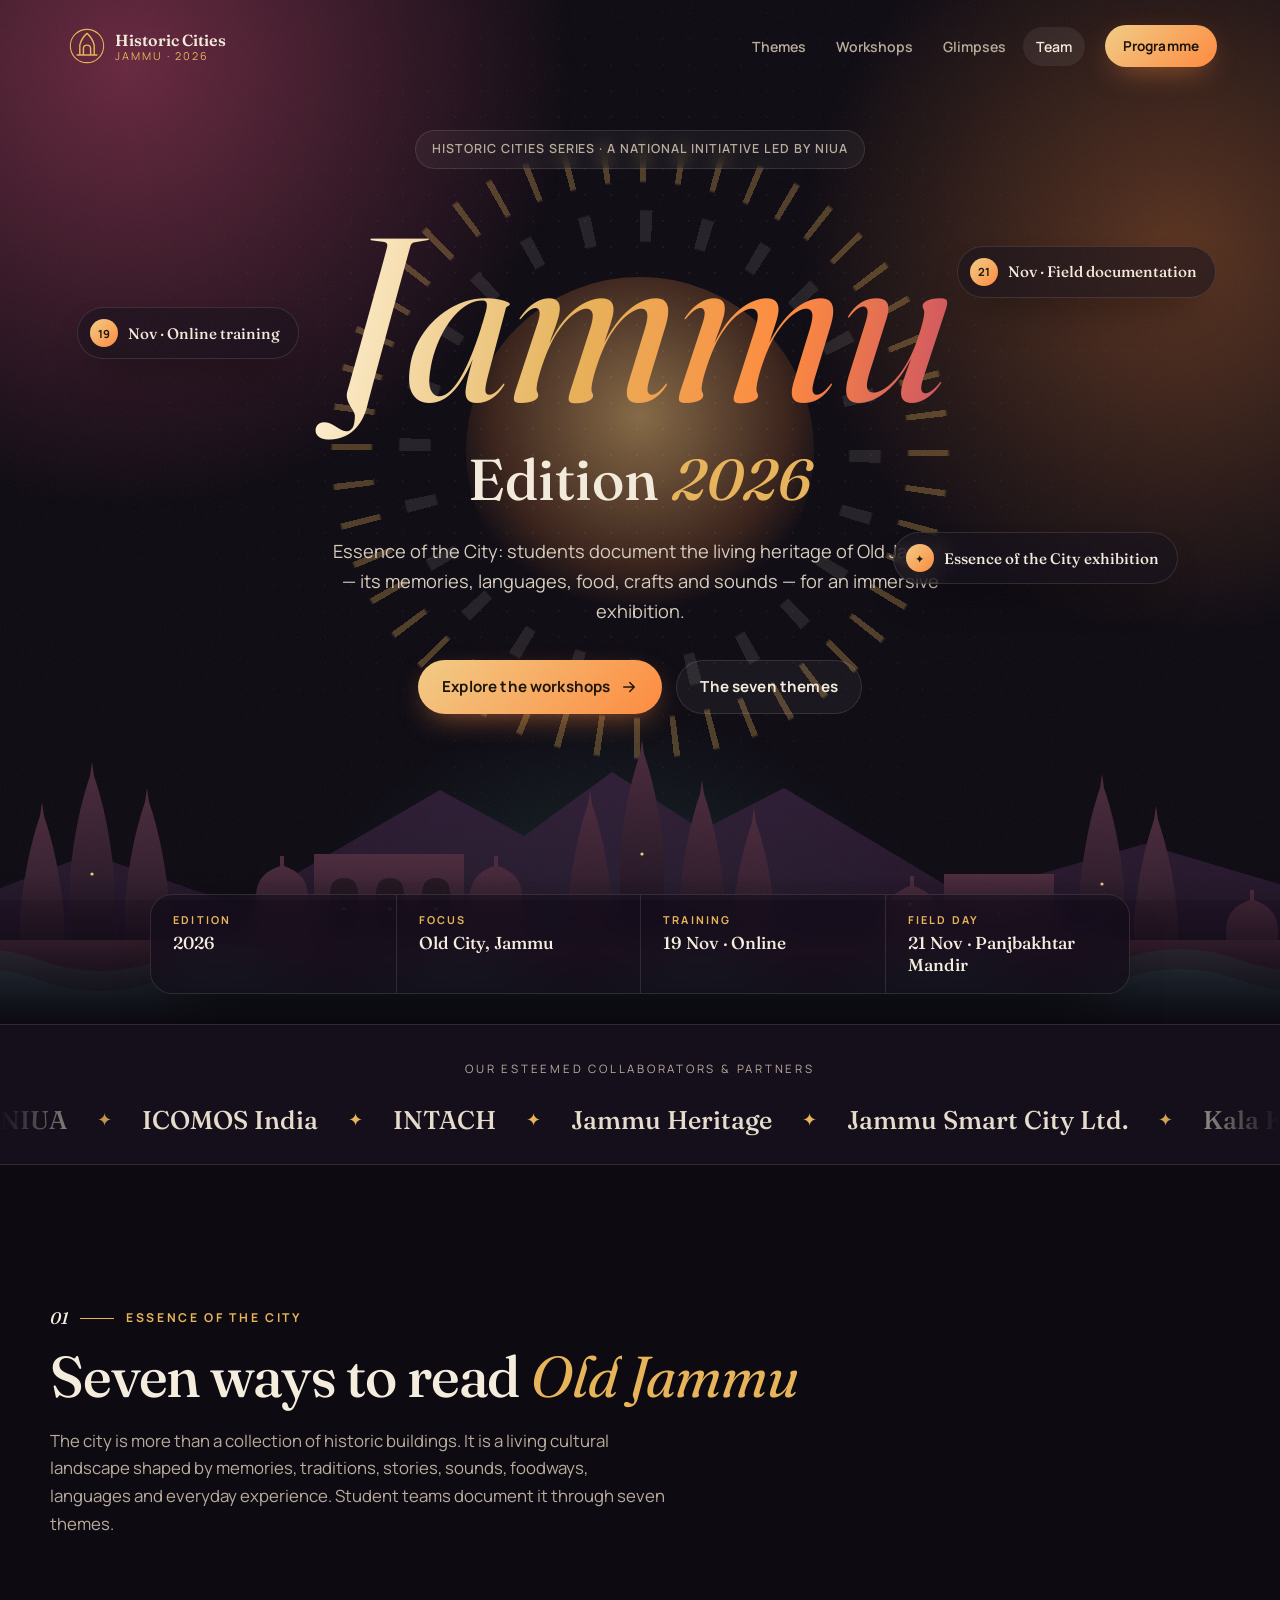
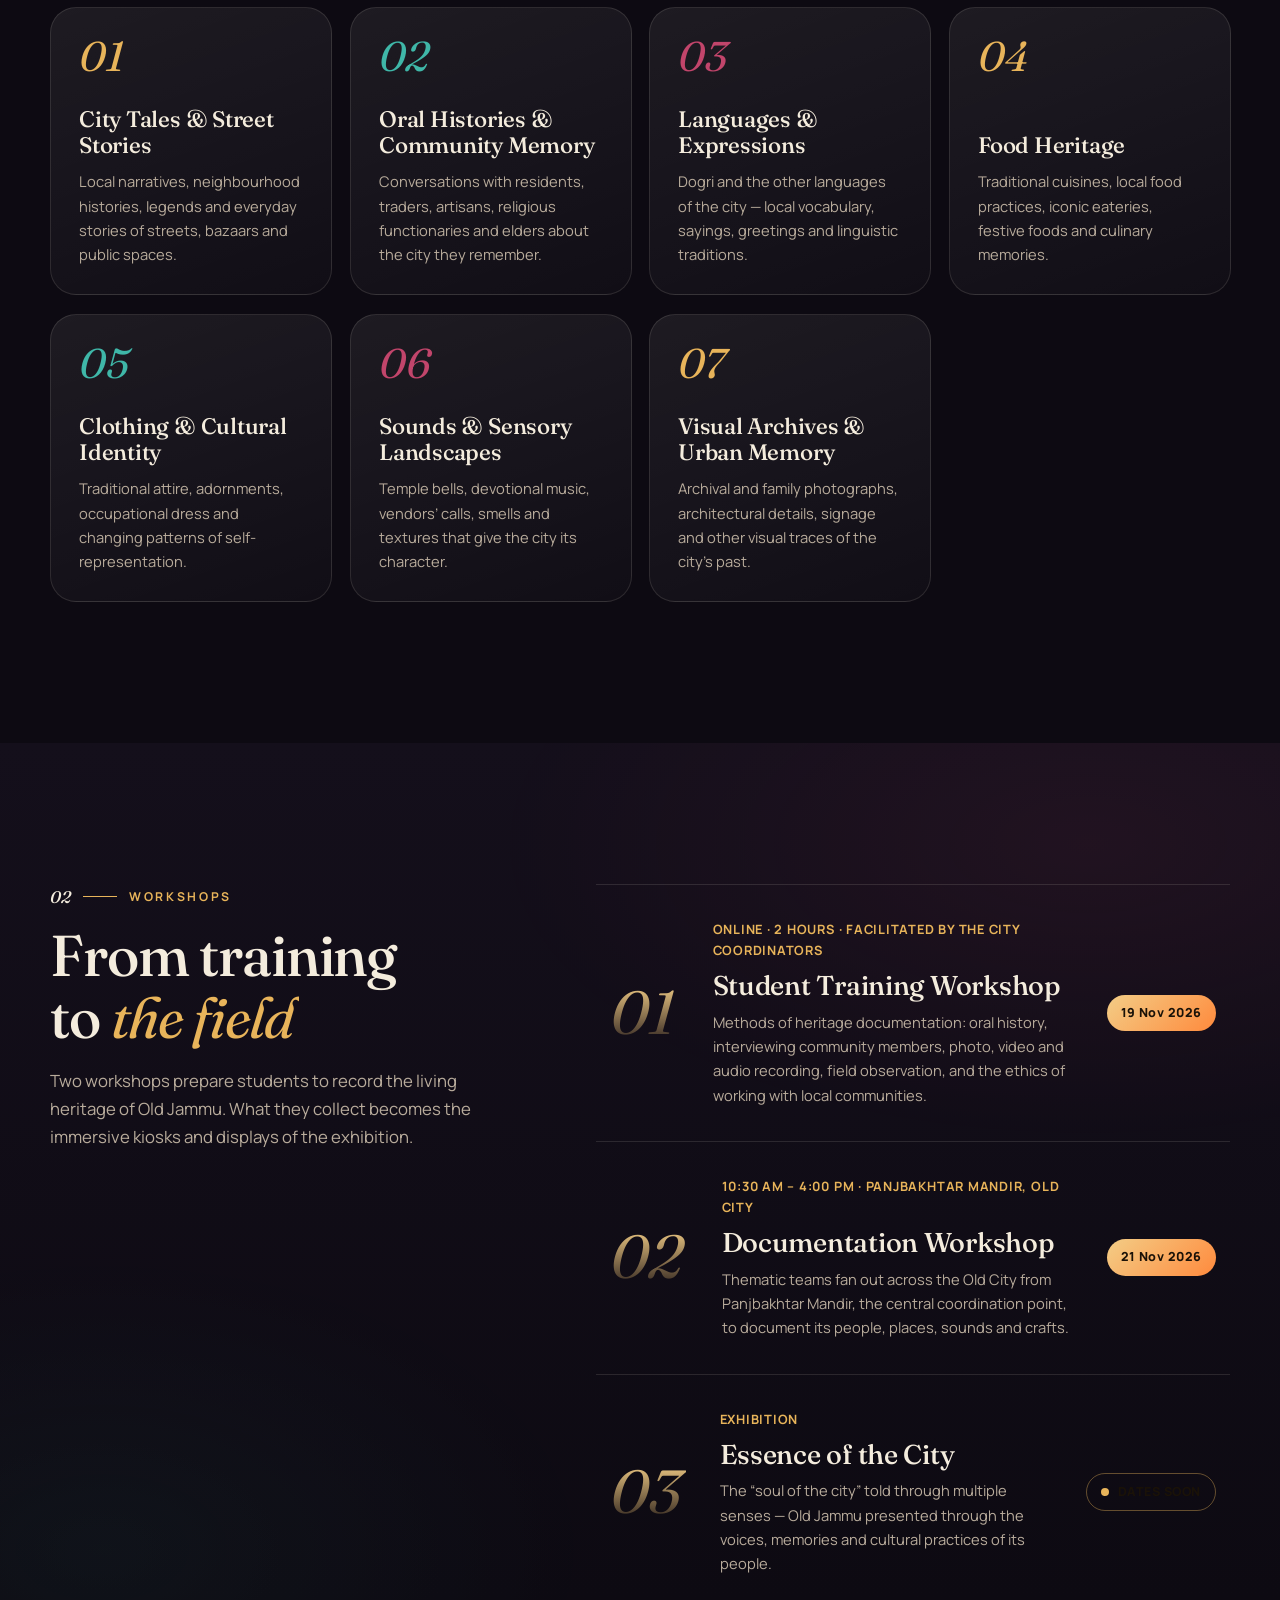
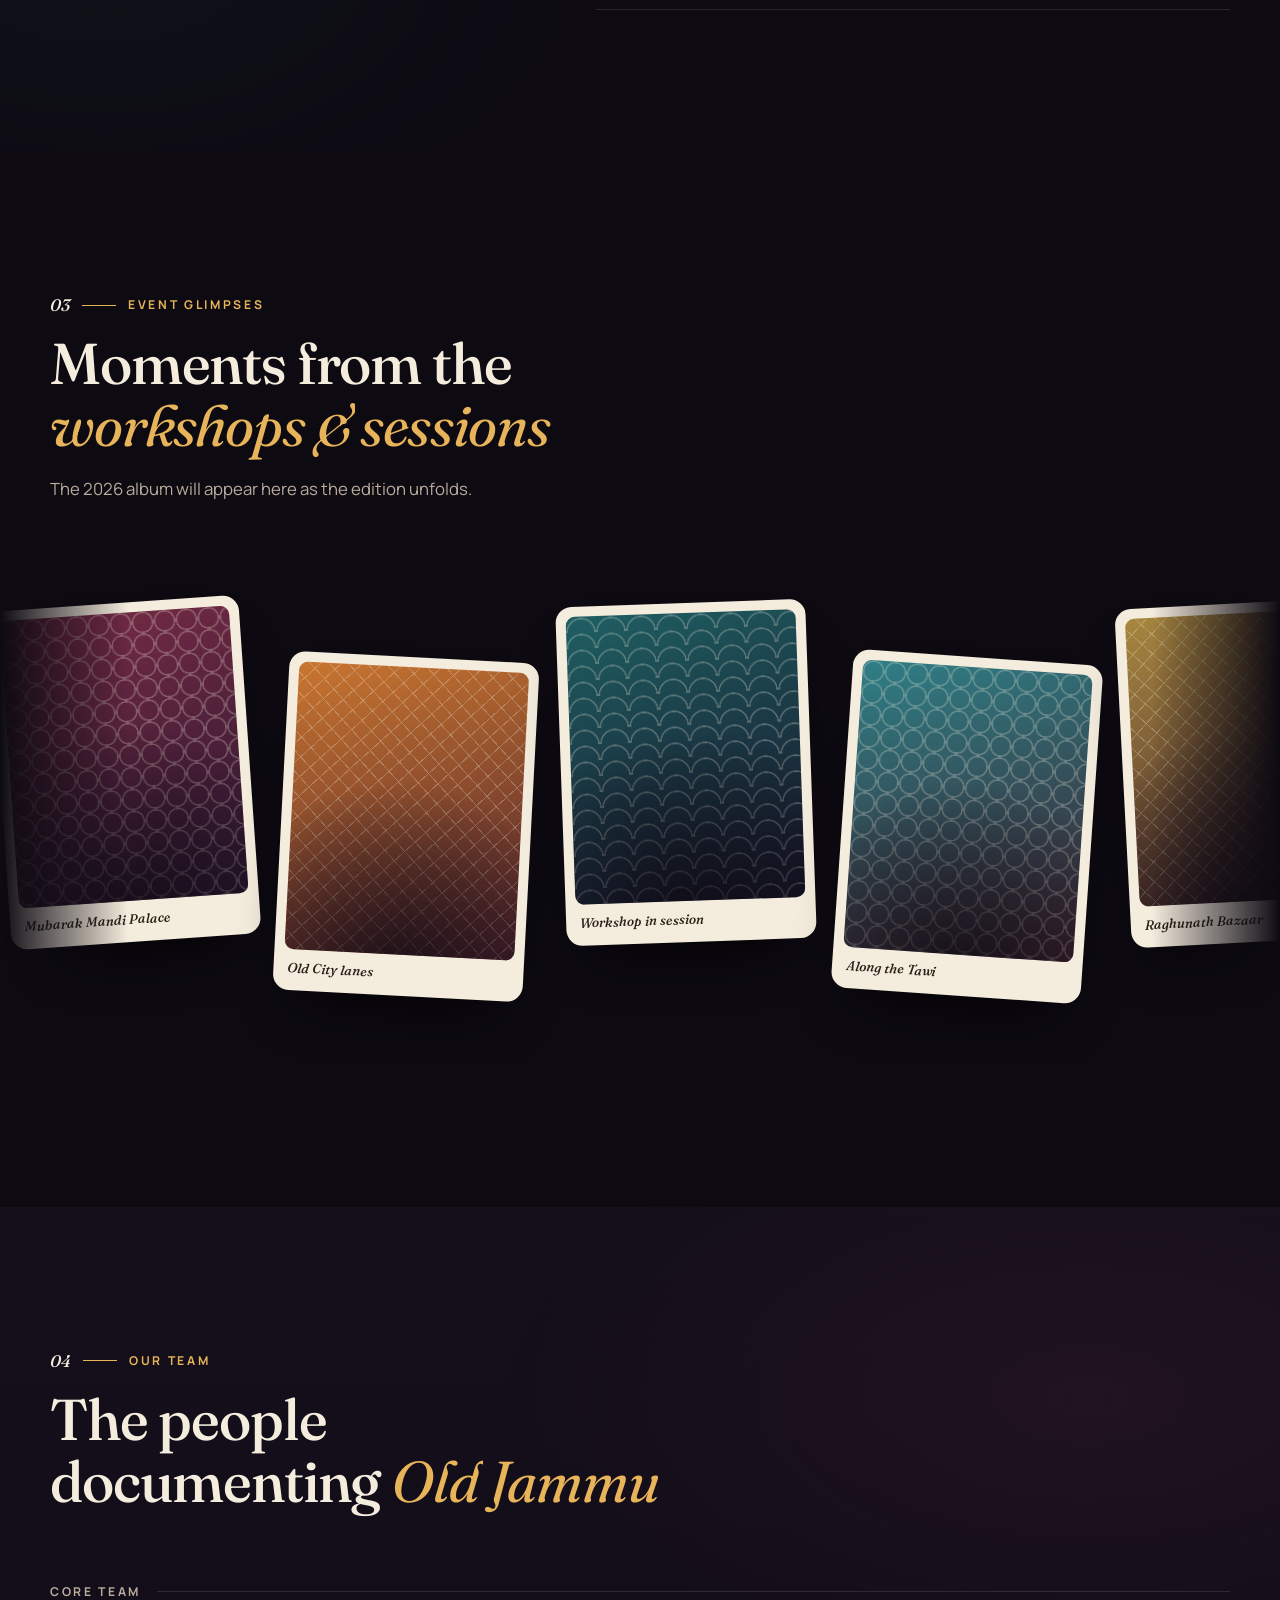
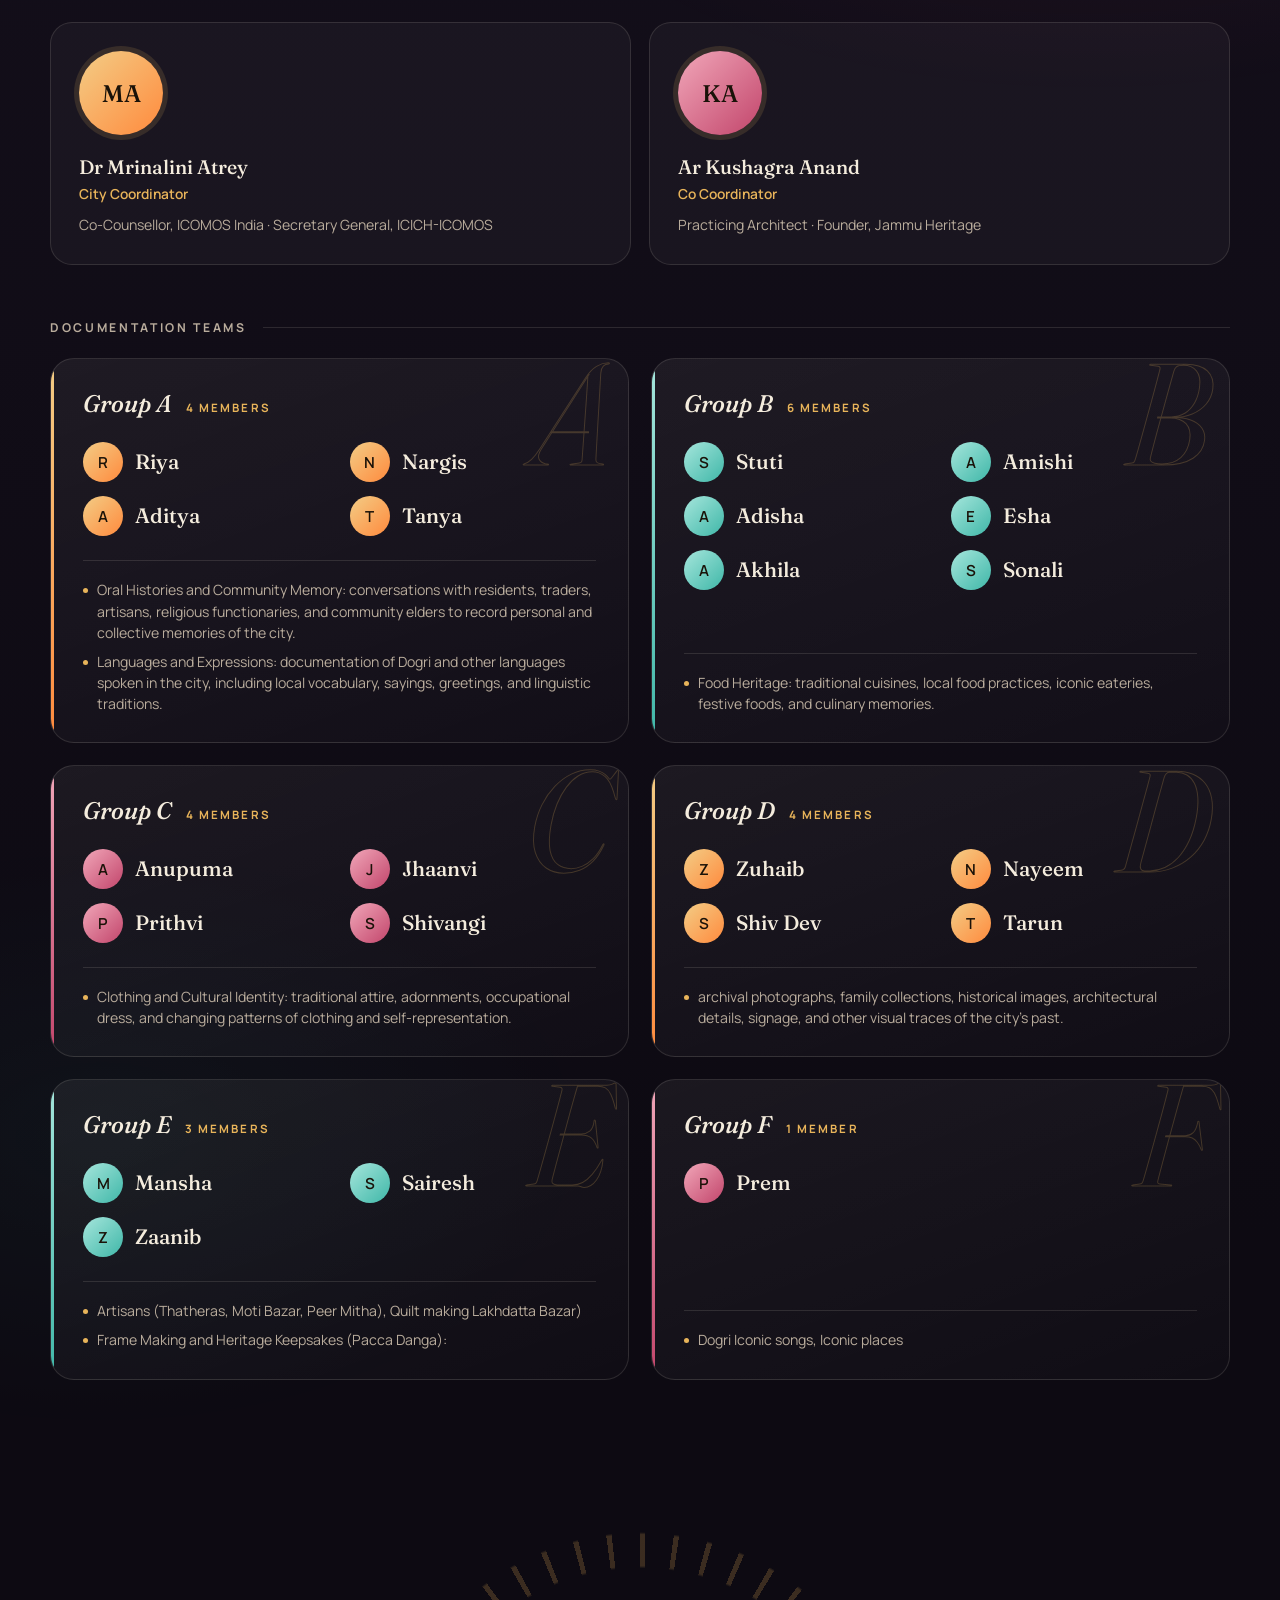
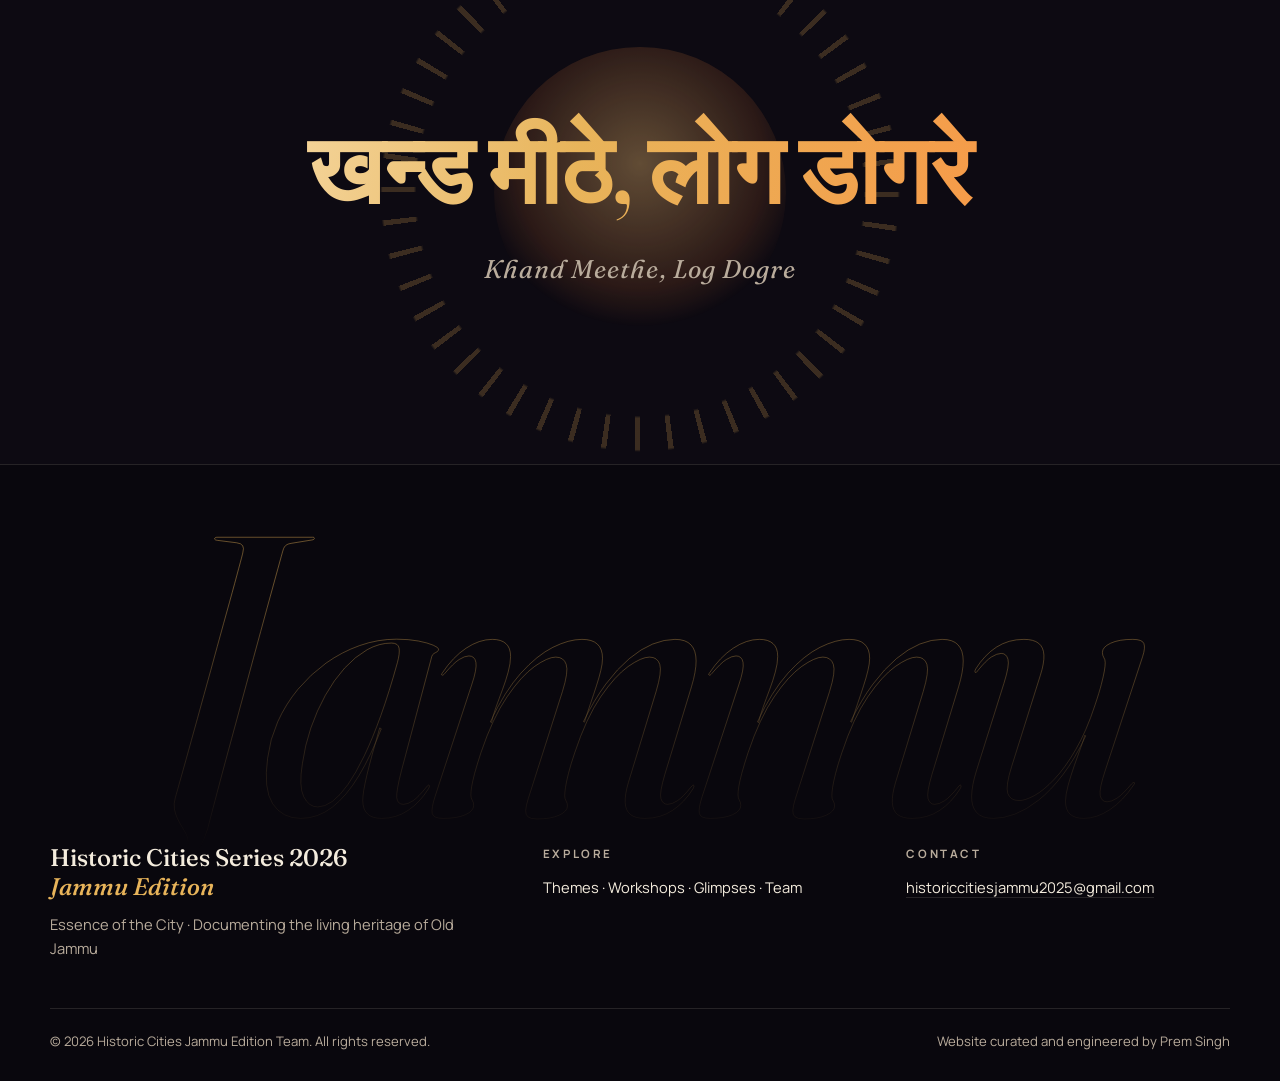
==== commit e8f0d921: "Team: redesign group cards as roster cards with initials Co-Authored-By: Claude Opus 5.5 <noreply@an" ====
--- a/index.html
+++ b/index.html
@@ -192,12 +192,12 @@
     <!-- EDIT: student documentation teams -->
     <h3 class="group-title reveal">Documentation teams</h3>
     <div class="groups">
-      <article class="group reveal"><div class="g-top"><span class="group-letter">A</span><p class="glabel">Group A</p></div><ul class="gnames"><li>Riya</li><li>Nargis</li><li>Aditya</li><li>Tanya</li></ul><ul class="gwork"><li>Oral Histories and Community Memory: conversations with residents, traders, artisans, religious functionaries, and community elders to record personal and collective memories of the city.</li><li>Languages and Expressions: documentation of Dogri and other languages spoken in the city, including local vocabulary, sayings, greetings, and linguistic traditions.</li></ul></article>
-      <article class="group reveal"><div class="g-top"><span class="group-letter">B</span><p class="glabel">Group B</p></div><ul class="gnames"><li>Stuti</li><li>Amishi</li><li>Adisha</li><li>Esha</li><li>Akhila</li><li>Sonali</li></ul><ul class="gwork"><li>Food Heritage: traditional cuisines, local food practices, iconic eateries, festive foods, and culinary memories.</li></ul></article>
-      <article class="group reveal"><div class="g-top"><span class="group-letter">C</span><p class="glabel">Group C</p></div><ul class="gnames"><li>Anupuma</li><li>Jhaanvi</li><li>Prithvi</li><li>Shivangi</li></ul><ul class="gwork"><li>Clothing and Cultural Identity: traditional attire, adornments, occupational dress, and changing patterns of clothing and self-representation.</li></ul></article>
-      <article class="group reveal"><div class="g-top"><span class="group-letter">D</span><p class="glabel">Group D</p></div><ul class="gnames"><li>Zuhaib</li><li>Nayeem</li><li>Shiv Dev</li><li>Tarun</li></ul><ul class="gwork"><li>archival photographs, family collections, historical images, architectural details, signage, and other visual traces of the city’s past.</li></ul></article>
-      <article class="group reveal"><div class="g-top"><span class="group-letter">E</span><p class="glabel">Group E</p></div><ul class="gnames"><li>Mansha</li><li>Sairesh</li><li>Zaanib</li></ul><ul class="gwork"><li>Artisans (Thatheras, Moti Bazar, Peer Mitha), Quilt making Lakhdatta Bazar)</li><li>Frame Making and Heritage Keepsakes (Pacca Danga):</li></ul></article>
-      <article class="group reveal"><div class="g-top"><span class="group-letter">F</span><p class="glabel">Group F</p></div><ul class="gnames"><li>Prem</li></ul><ul class="gwork"><li>Dogri Iconic songs, Iconic places</li></ul></article>
+      <article class="group reveal"><span class="g-mark" aria-hidden="true">A</span><header class="g-head"><p class="glabel">Group A</p><p class="gcount">4 members</p></header><ul class="gnames"><li><span class="ini" aria-hidden="true">R</span>Riya</li><li><span class="ini" aria-hidden="true">N</span>Nargis</li><li><span class="ini" aria-hidden="true">A</span>Aditya</li><li><span class="ini" aria-hidden="true">T</span>Tanya</li></ul><ul class="gwork"><li>Oral Histories and Community Memory: conversations with residents, traders, artisans, religious functionaries, and community elders to record personal and collective memories of the city.</li><li>Languages and Expressions: documentation of Dogri and other languages spoken in the city, including local vocabulary, sayings, greetings, and linguistic traditions.</li></ul></article>
+      <article class="group reveal"><span class="g-mark" aria-hidden="true">B</span><header class="g-head"><p class="glabel">Group B</p><p class="gcount">6 members</p></header><ul class="gnames"><li><span class="ini" aria-hidden="true">S</span>Stuti</li><li><span class="ini" aria-hidden="true">A</span>Amishi</li><li><span class="ini" aria-hidden="true">A</span>Adisha</li><li><span class="ini" aria-hidden="true">E</span>Esha</li><li><span class="ini" aria-hidden="true">A</span>Akhila</li><li><span class="ini" aria-hidden="true">S</span>Sonali</li></ul><ul class="gwork"><li>Food Heritage: traditional cuisines, local food practices, iconic eateries, festive foods, and culinary memories.</li></ul></article>
+      <article class="group reveal"><span class="g-mark" aria-hidden="true">C</span><header class="g-head"><p class="glabel">Group C</p><p class="gcount">4 members</p></header><ul class="gnames"><li><span class="ini" aria-hidden="true">A</span>Anupuma</li><li><span class="ini" aria-hidden="true">J</span>Jhaanvi</li><li><span class="ini" aria-hidden="true">P</span>Prithvi</li><li><span class="ini" aria-hidden="true">S</span>Shivangi</li></ul><ul class="gwork"><li>Clothing and Cultural Identity: traditional attire, adornments, occupational dress, and changing patterns of clothing and self-representation.</li></ul></article>
+      <article class="group reveal"><span class="g-mark" aria-hidden="true">D</span><header class="g-head"><p class="glabel">Group D</p><p class="gcount">4 members</p></header><ul class="gnames"><li><span class="ini" aria-hidden="true">Z</span>Zuhaib</li><li><span class="ini" aria-hidden="true">N</span>Nayeem</li><li><span class="ini" aria-hidden="true">S</span>Shiv Dev</li><li><span class="ini" aria-hidden="true">T</span>Tarun</li></ul><ul class="gwork"><li>archival photographs, family collections, historical images, architectural details, signage, and other visual traces of the city’s past.</li></ul></article>
+      <article class="group reveal"><span class="g-mark" aria-hidden="true">E</span><header class="g-head"><p class="glabel">Group E</p><p class="gcount">3 members</p></header><ul class="gnames"><li><span class="ini" aria-hidden="true">M</span>Mansha</li><li><span class="ini" aria-hidden="true">S</span>Sairesh</li><li><span class="ini" aria-hidden="true">Z</span>Zaanib</li></ul><ul class="gwork"><li>Artisans (Thatheras, Moti Bazar, Peer Mitha), Quilt making Lakhdatta Bazar)</li><li>Frame Making and Heritage Keepsakes (Pacca Danga):</li></ul></article>
+      <article class="group reveal"><span class="g-mark" aria-hidden="true">F</span><header class="g-head"><p class="glabel">Group F</p><p class="gcount">1 member</p></header><ul class="gnames"><li><span class="ini" aria-hidden="true">P</span>Prem</li></ul><ul class="gwork"><li>Dogri Iconic songs, Iconic places</li></ul></article>
     </div>
   </div>
 </section>
--- a/styles.css
+++ b/styles.css
@@ -346,13 +346,22 @@
 
 /* participant-first group cards */
 .groups{grid-template-columns:repeat(2,1fr);gap:22px}
-.group{display:flex;flex-direction:column;gap:22px;padding:34px;border-radius:28px;background:linear-gradient(160deg,rgba(255,255,255,.07),rgba(255,255,255,.02))}
-.group:hover{transform:translateY(-6px)}
-.g-top{display:flex;align-items:center;gap:14px}
-.group .group-letter{width:46px;height:46px;border-radius:14px;font-size:1.4rem}
-.glabel{font-size:.76rem;font-weight:700;letter-spacing:.22em;text-transform:uppercase;color:var(--muted)}
-.gnames{display:flex;flex-wrap:wrap;gap:10px 12px}
-.gnames li{font:500 clamp(1.35rem,2.4vw,1.85rem)/1.15 var(--serif);padding:10px 20px;border-radius:999px;border:1px solid rgba(232,180,90,.35);background:rgba(232,180,90,.07);transition:transform .3s var(--ease),background .3s,color .3s}
-.gnames li:hover{transform:translateY(-3px);background:var(--gold);color:#1a1208}
-.gwork{padding-top:18px;border-top:1px solid var(--line)}
-@media (max-width:860px){.groups{grid-template-columns:1fr}.group{padding:26px}}
+.group{position:relative;overflow:hidden;display:flex;flex-direction:column;gap:24px;padding:30px 32px 28px;border-radius:24px;border:1px solid var(--line);background:linear-gradient(160deg,rgba(255,255,255,.06),rgba(255,255,255,.015))}
+.group::before{content:"";position:absolute;left:0;top:0;bottom:0;width:3px;background:linear-gradient(var(--gold2),var(--saffron))}
+.group:nth-child(3n+2)::before{background:linear-gradient(#a6e6dc,var(--teal))}
+.group:nth-child(3n)::before{background:linear-gradient(#f1a7b9,var(--rose))}
+.group:hover{transform:translateY(-6px);border-color:rgba(232,180,90,.4)}
+.g-mark{position:absolute;right:18px;top:-18px;font:italic 400 9rem/1 var(--serif);color:transparent;-webkit-text-stroke:1px rgba(232,180,90,.22);pointer-events:none;transition:transform .6s var(--ease)}
+.group:hover .g-mark{transform:translateY(6px) rotate(-4deg)}
+.g-head{display:flex;align-items:baseline;gap:14px}
+.glabel{font:italic 500 1.5rem var(--serif);color:var(--ink);letter-spacing:0;text-transform:none}
+.gcount{font-size:.72rem;font-weight:700;letter-spacing:.18em;text-transform:uppercase;color:var(--gold)}
+.gnames{position:relative;display:grid;grid-template-columns:repeat(2,minmax(0,1fr));gap:14px 20px}
+.gnames li{display:flex;align-items:center;gap:12px;font:500 1.3rem/1.2 var(--serif);padding:0;border:0;background:none}
+.gnames li:hover{transform:none;background:none;color:inherit}
+.ini{flex:none;display:grid;place-items:center;width:40px;height:40px;border-radius:50%;font:600 .95rem var(--sans);color:#1a1208;background:linear-gradient(135deg,var(--gold2),var(--saffron))}
+.group:nth-child(3n+2) .ini{background:linear-gradient(135deg,#a6e6dc,var(--teal))}
+.group:nth-child(3n) .ini{background:linear-gradient(135deg,#f1a7b9,var(--rose))}
+.gwork{margin-top:auto;padding-top:18px;border-top:1px solid var(--line)}
+@media (max-width:860px){.groups{grid-template-columns:1fr}.group{padding:26px 24px}}
+@media (max-width:420px){.gnames{grid-template-columns:1fr}}
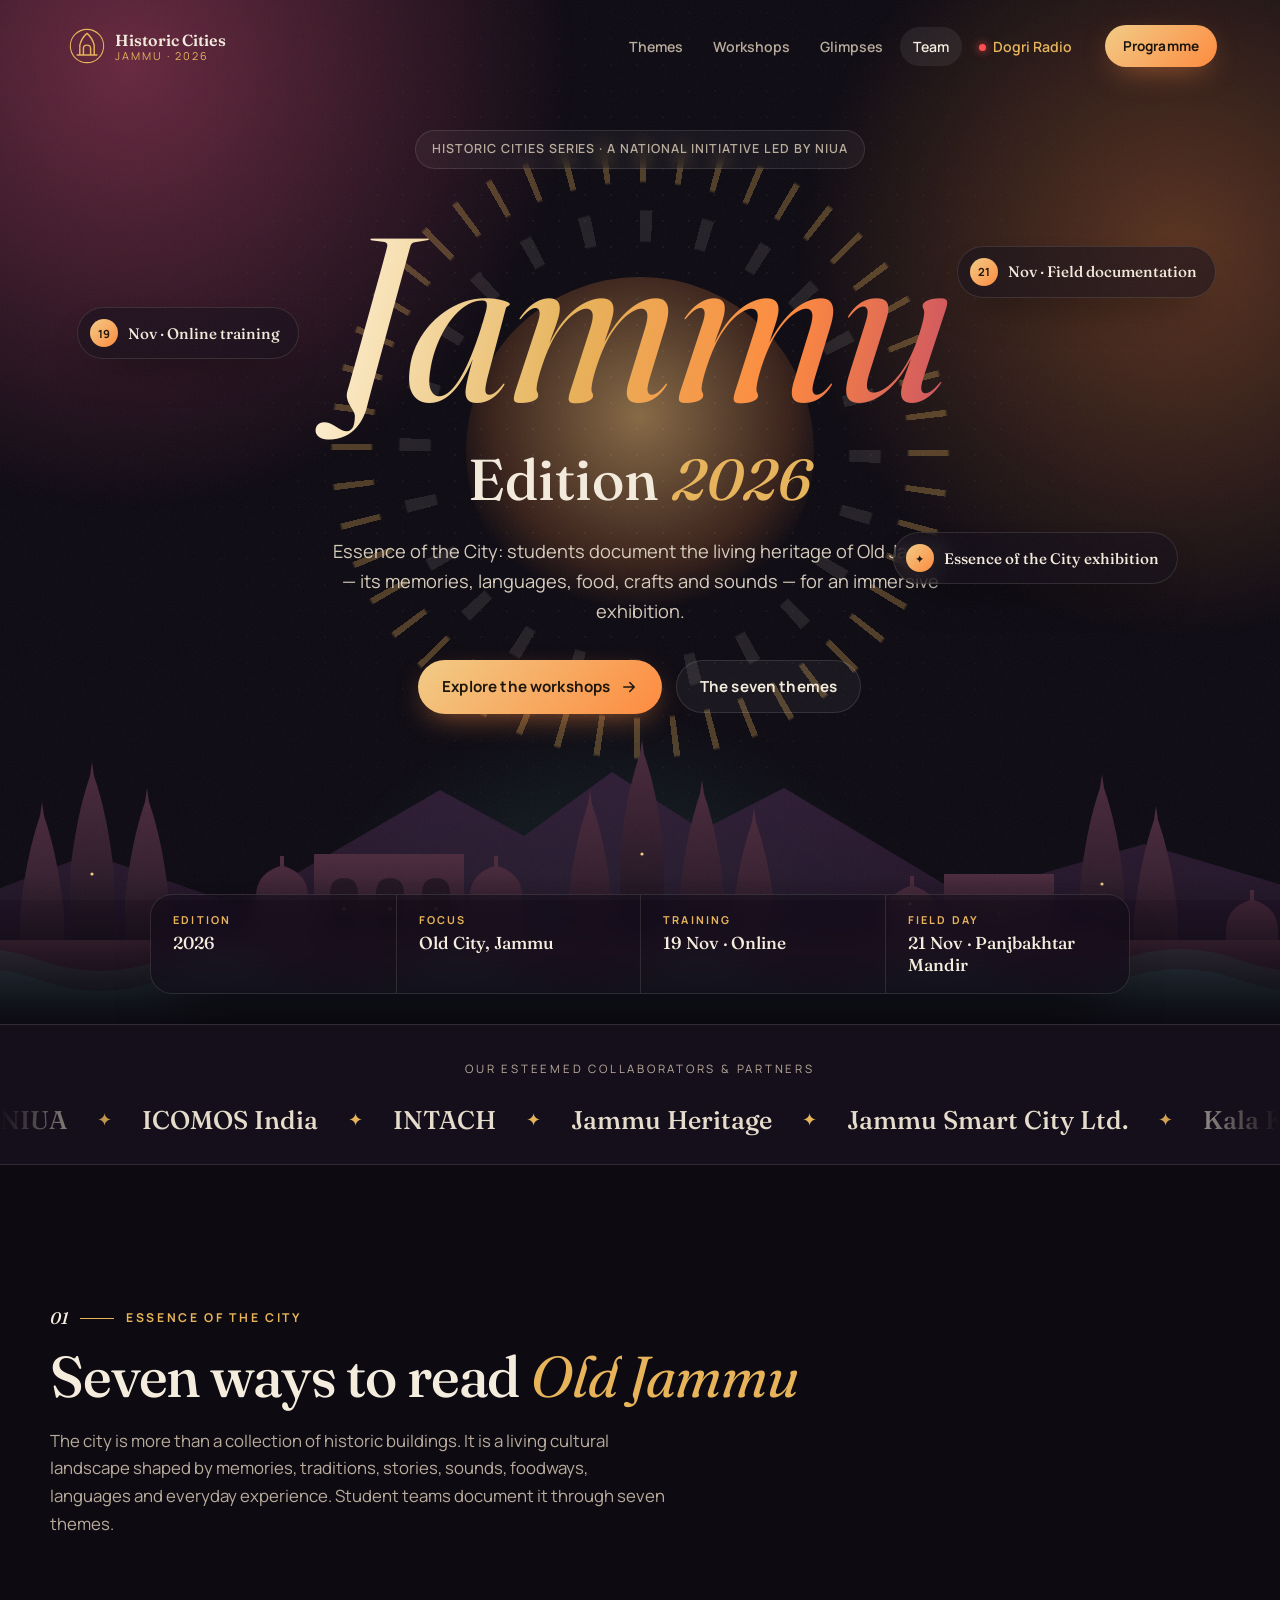
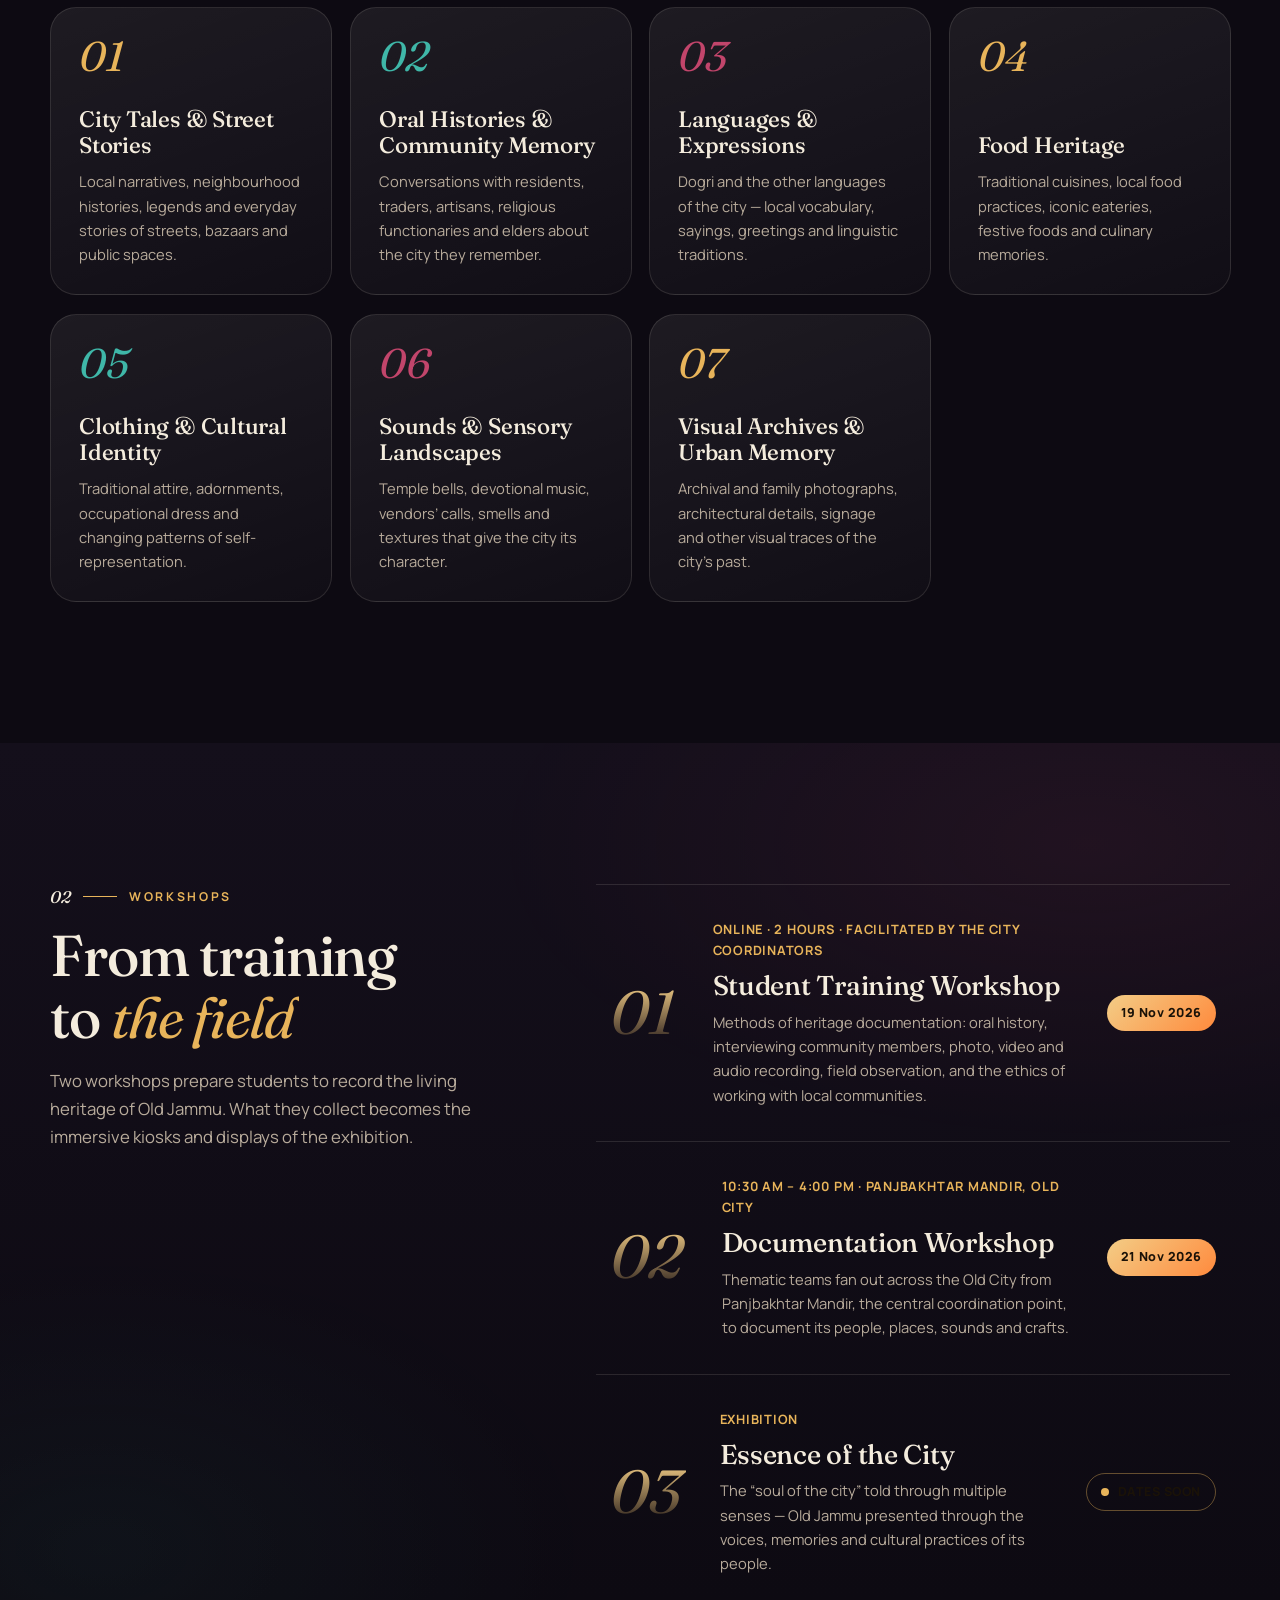
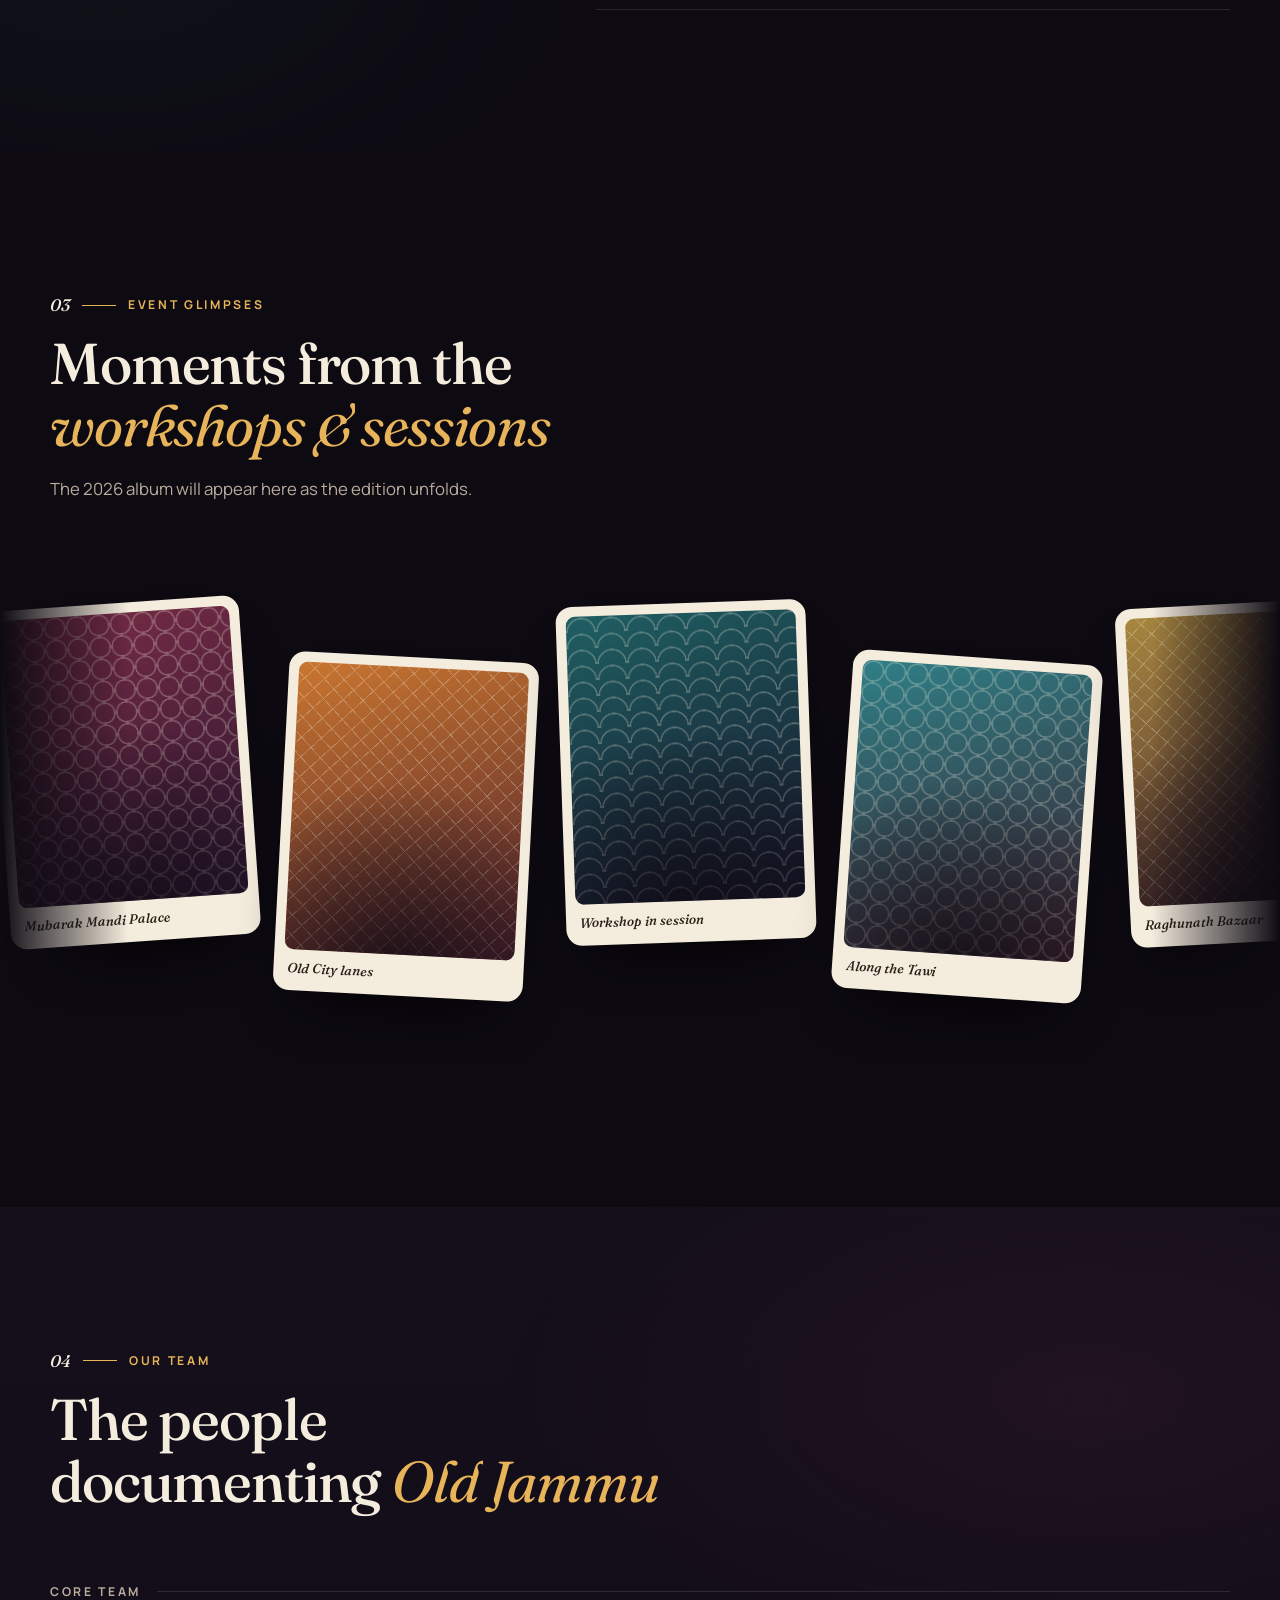
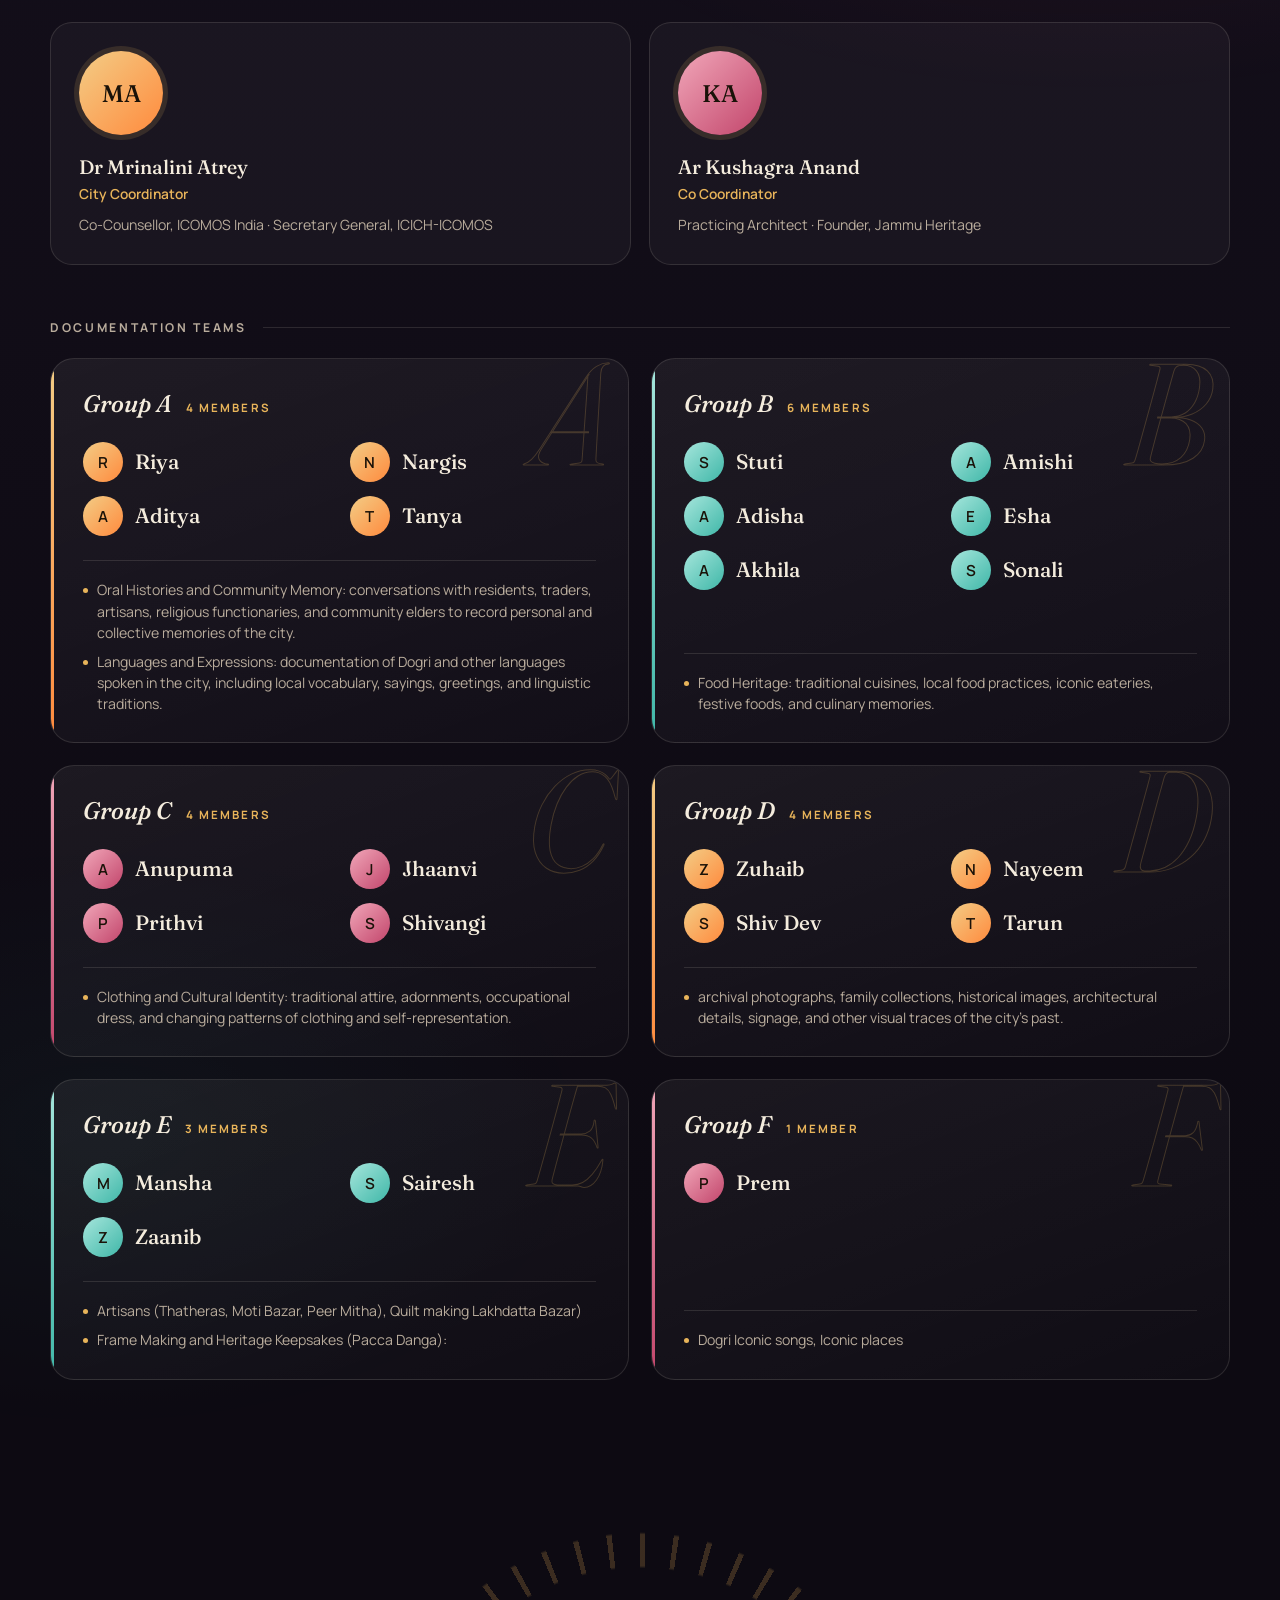
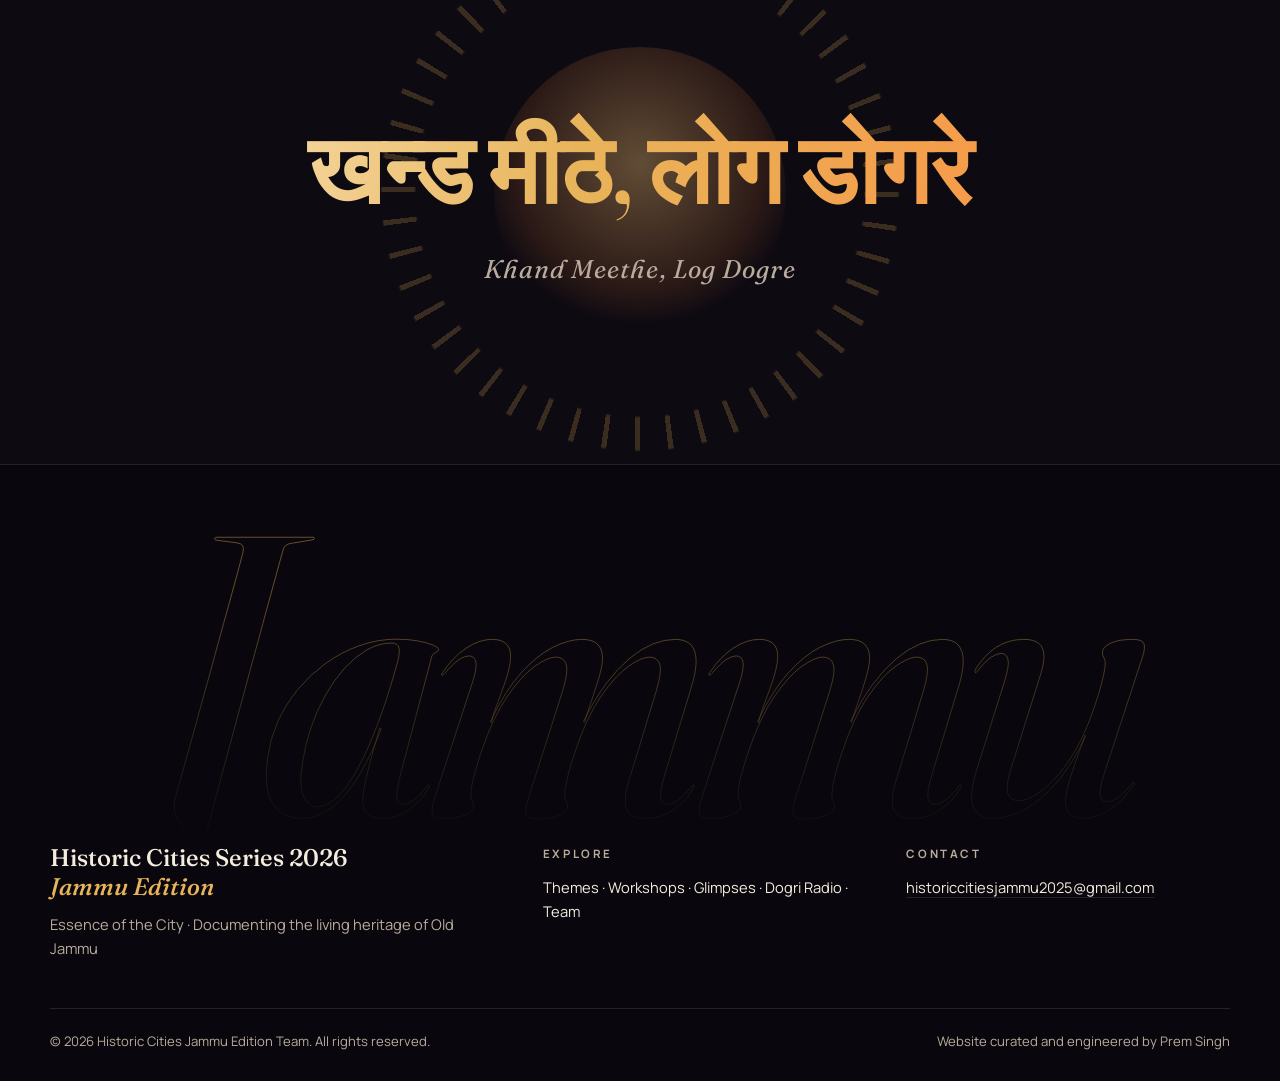
==== commit 0cb81726: "Add Dogri Radio page: retro radio player streaming 16 Dogri songs from YouTube Co-Authored-By: Claud" ====
--- a/index.html
+++ b/index.html
@@ -33,6 +33,7 @@
     <a href="#workshops">Workshops</a>
     <a href="#gallery">Glimpses</a>
     <a href="#team">Team</a>
+    <a href="/radio" class="nav-radio">Dogri Radio</a>
   </nav>
   <a class="btn btn-sm nav-cta magnet" href="#workshops">Programme</a>
   <button class="burger" id="burger" aria-label="Open menu" aria-expanded="false" aria-controls="navLinks"><span></span><span></span></button>
@@ -221,7 +222,7 @@
     </div>
     <div>
       <p class="footer-h">Explore</p>
-      <p><a href="#themes">Themes</a> · <a href="#workshops">Workshops</a> · <a href="#gallery">Glimpses</a> · <a href="#team">Team</a></p>
+      <p><a href="#themes">Themes</a> · <a href="#workshops">Workshops</a> · <a href="#gallery">Glimpses</a> · <a href="/radio">Dogri Radio</a> · <a href="#team">Team</a></p>
     </div>
     <div>
       <p class="footer-h">Contact</p>
--- a/styles.css
+++ b/styles.css
@@ -365,3 +365,5 @@
 .gwork{margin-top:auto;padding-top:18px;border-top:1px solid var(--line)}
 @media (max-width:860px){.groups{grid-template-columns:1fr}.group{padding:26px 24px}}
 @media (max-width:420px){.gnames{grid-template-columns:1fr}}
+.nav-links a.nav-radio{color:var(--gold)}
+.nav-links a.nav-radio::before{content:"";display:inline-block;width:7px;height:7px;margin-right:7px;border-radius:50%;background:#ff4d4d;box-shadow:0 0 8px #ff4d4d;vertical-align:1px;animation:pulse 1.6s ease-in-out infinite}
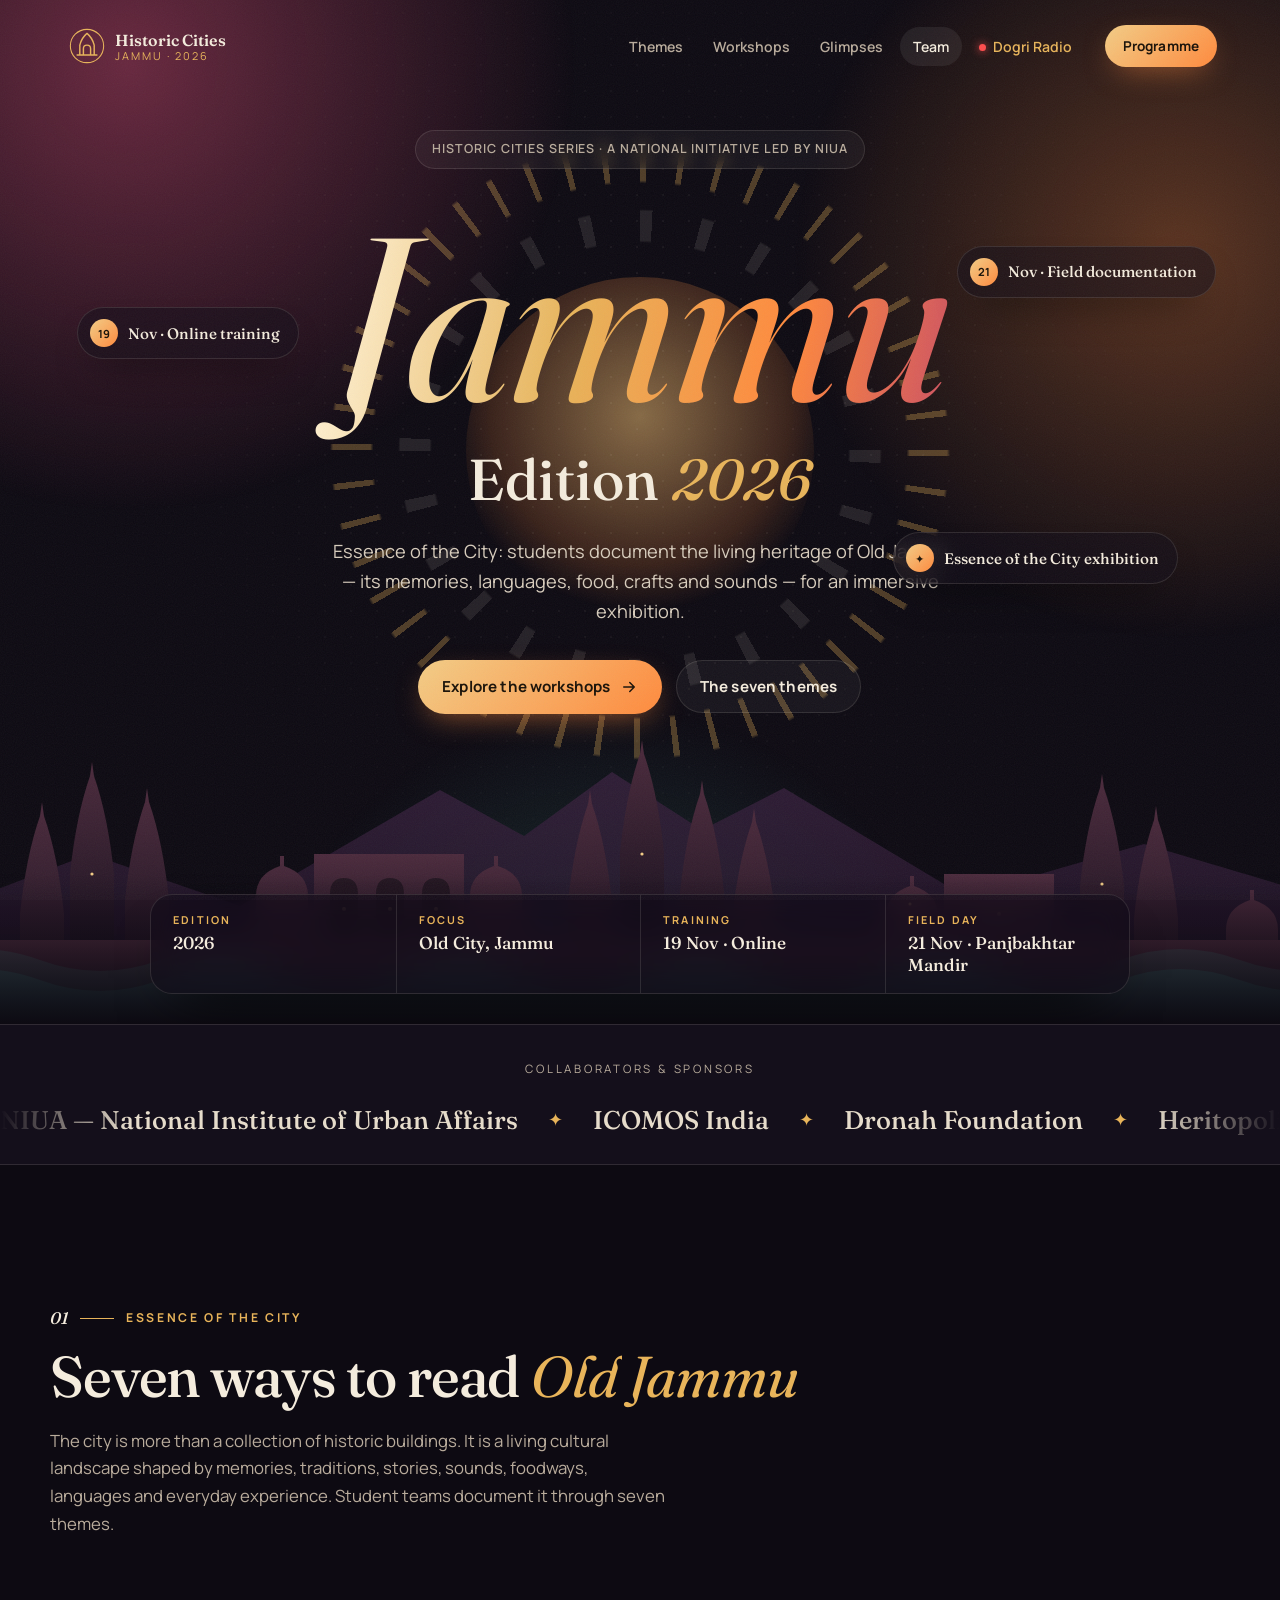
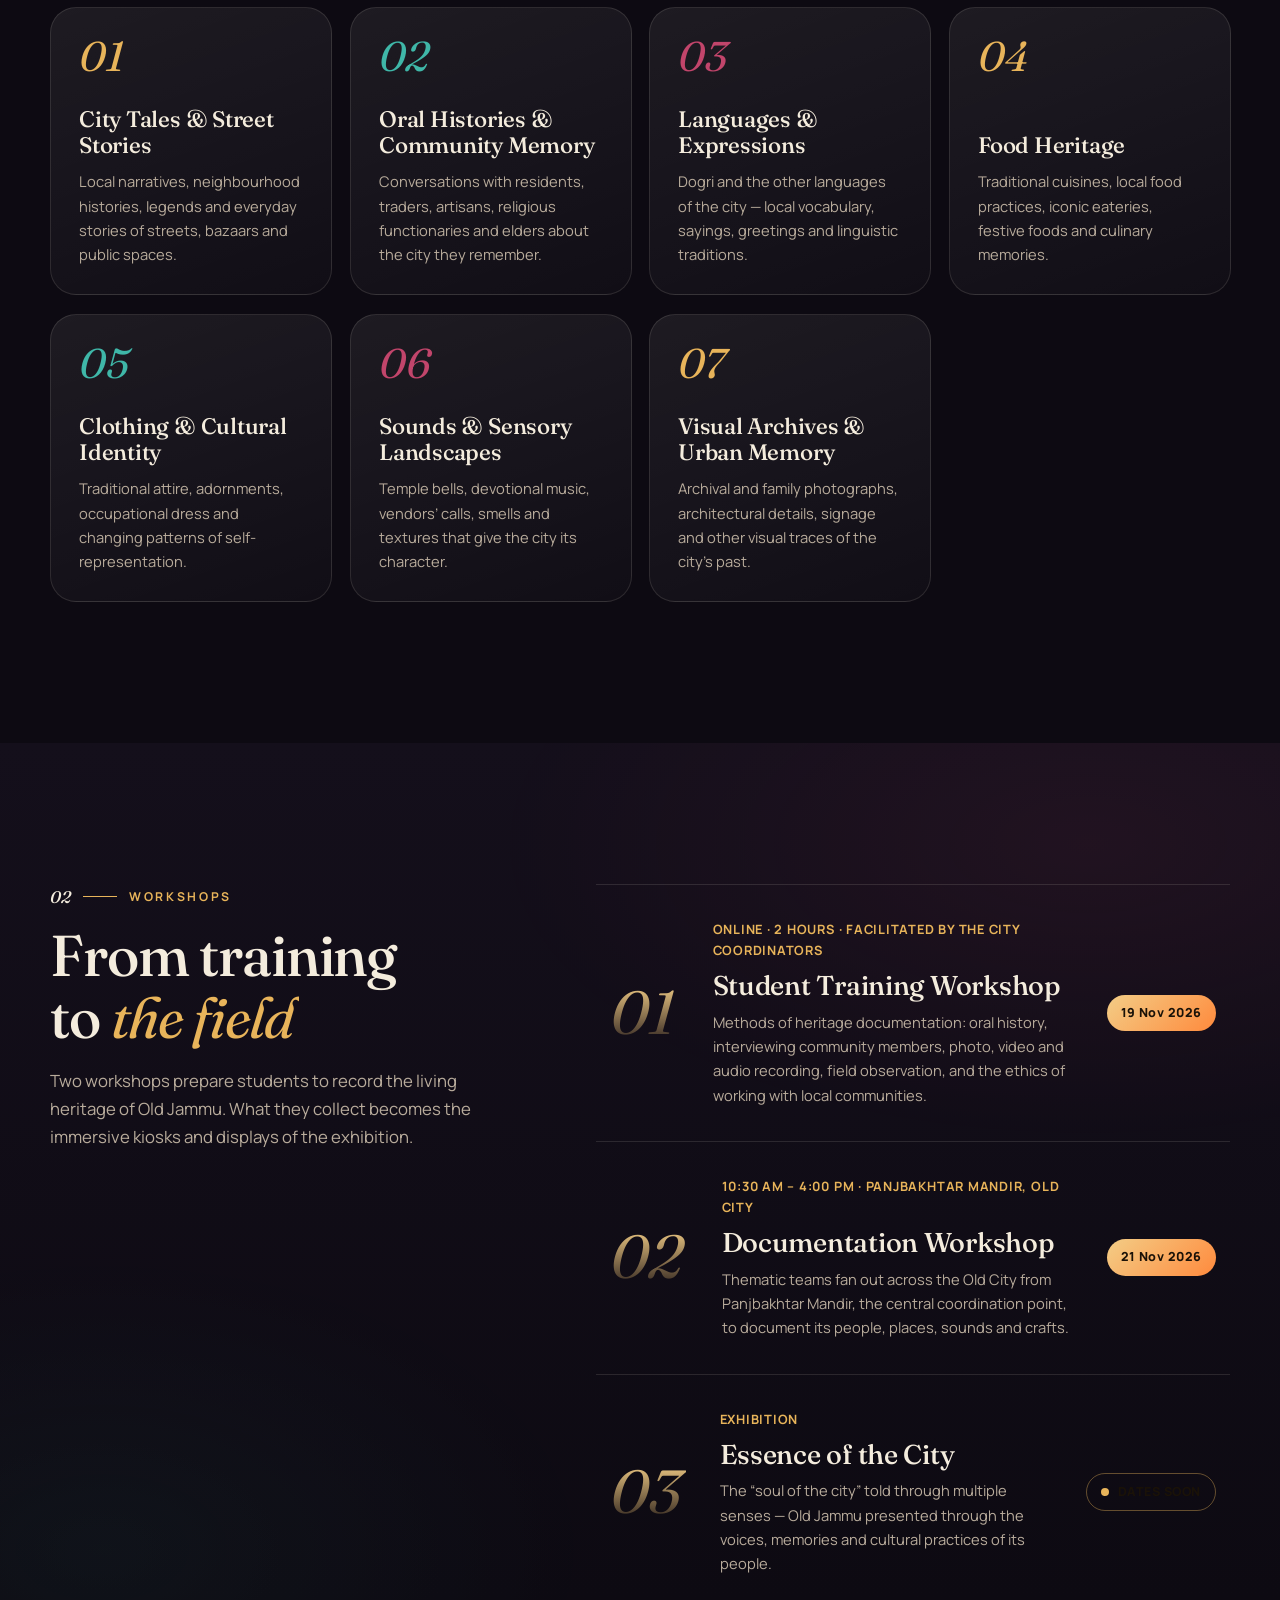
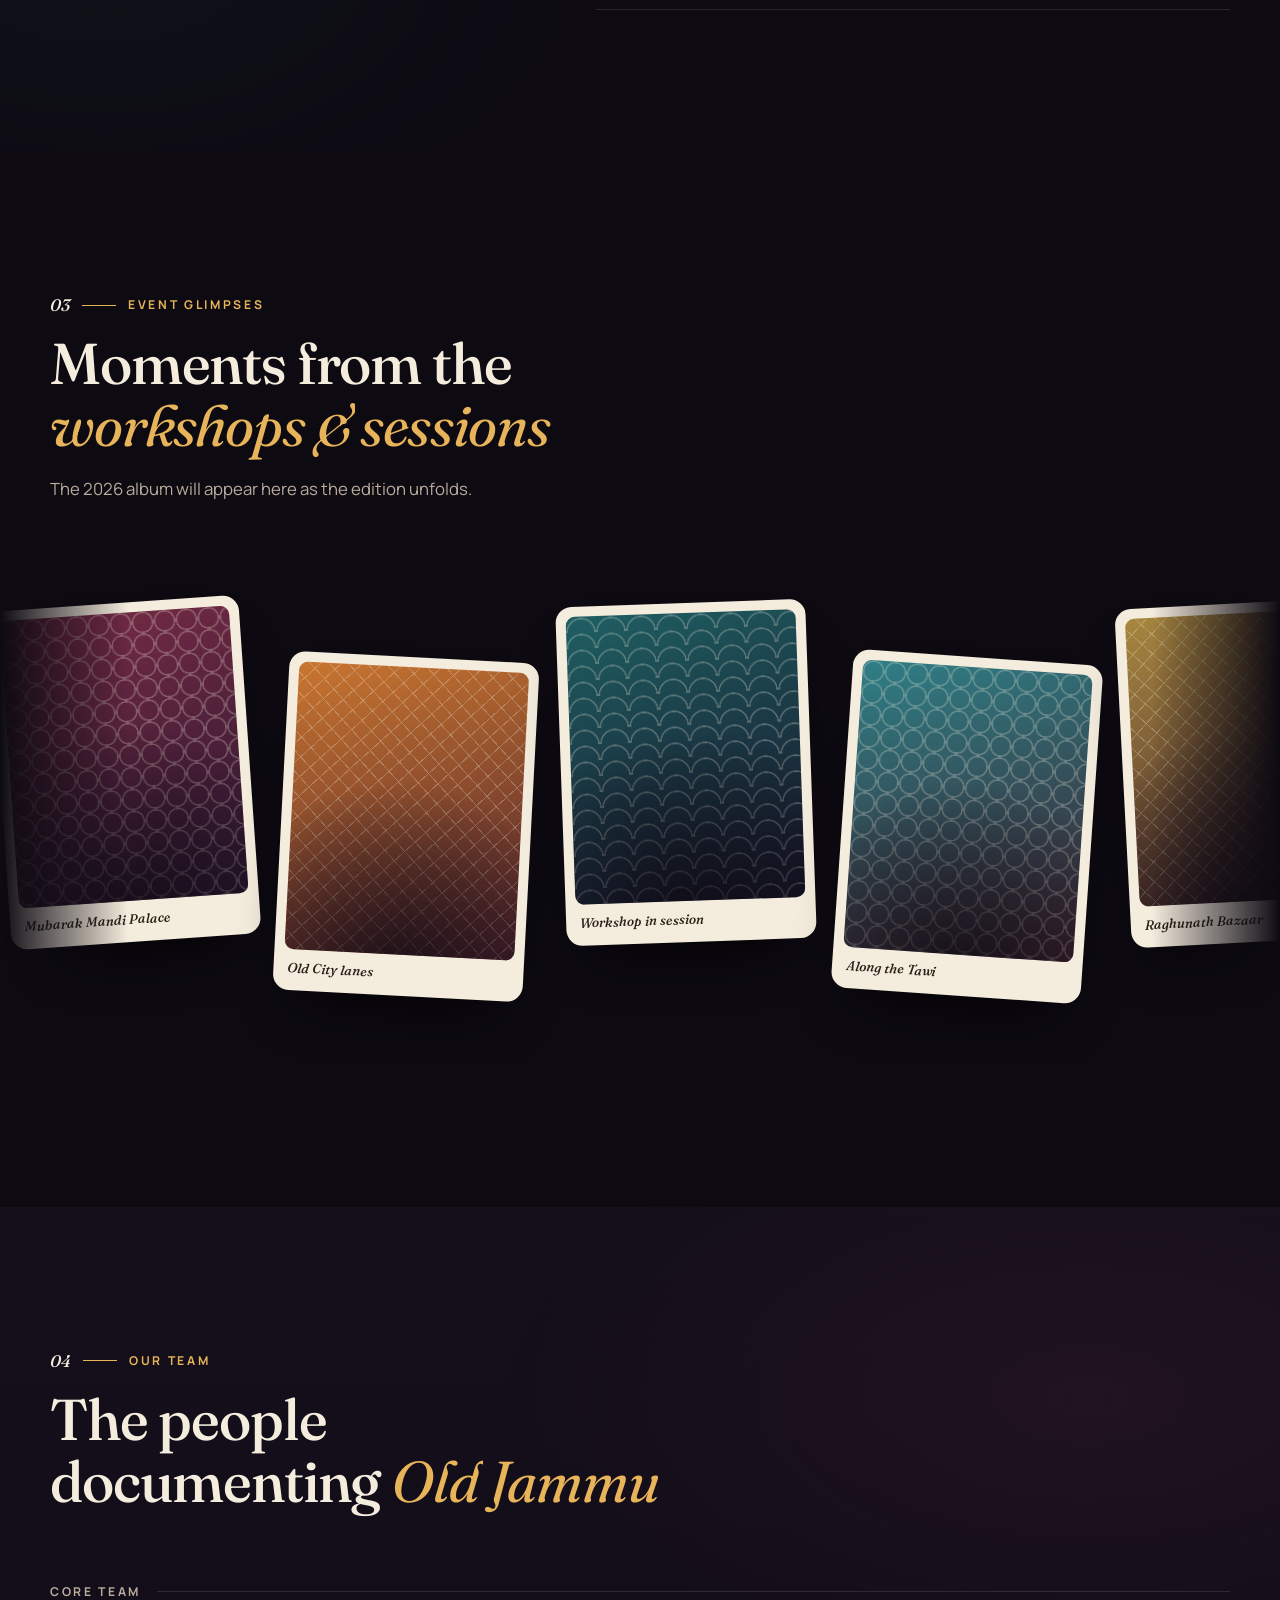
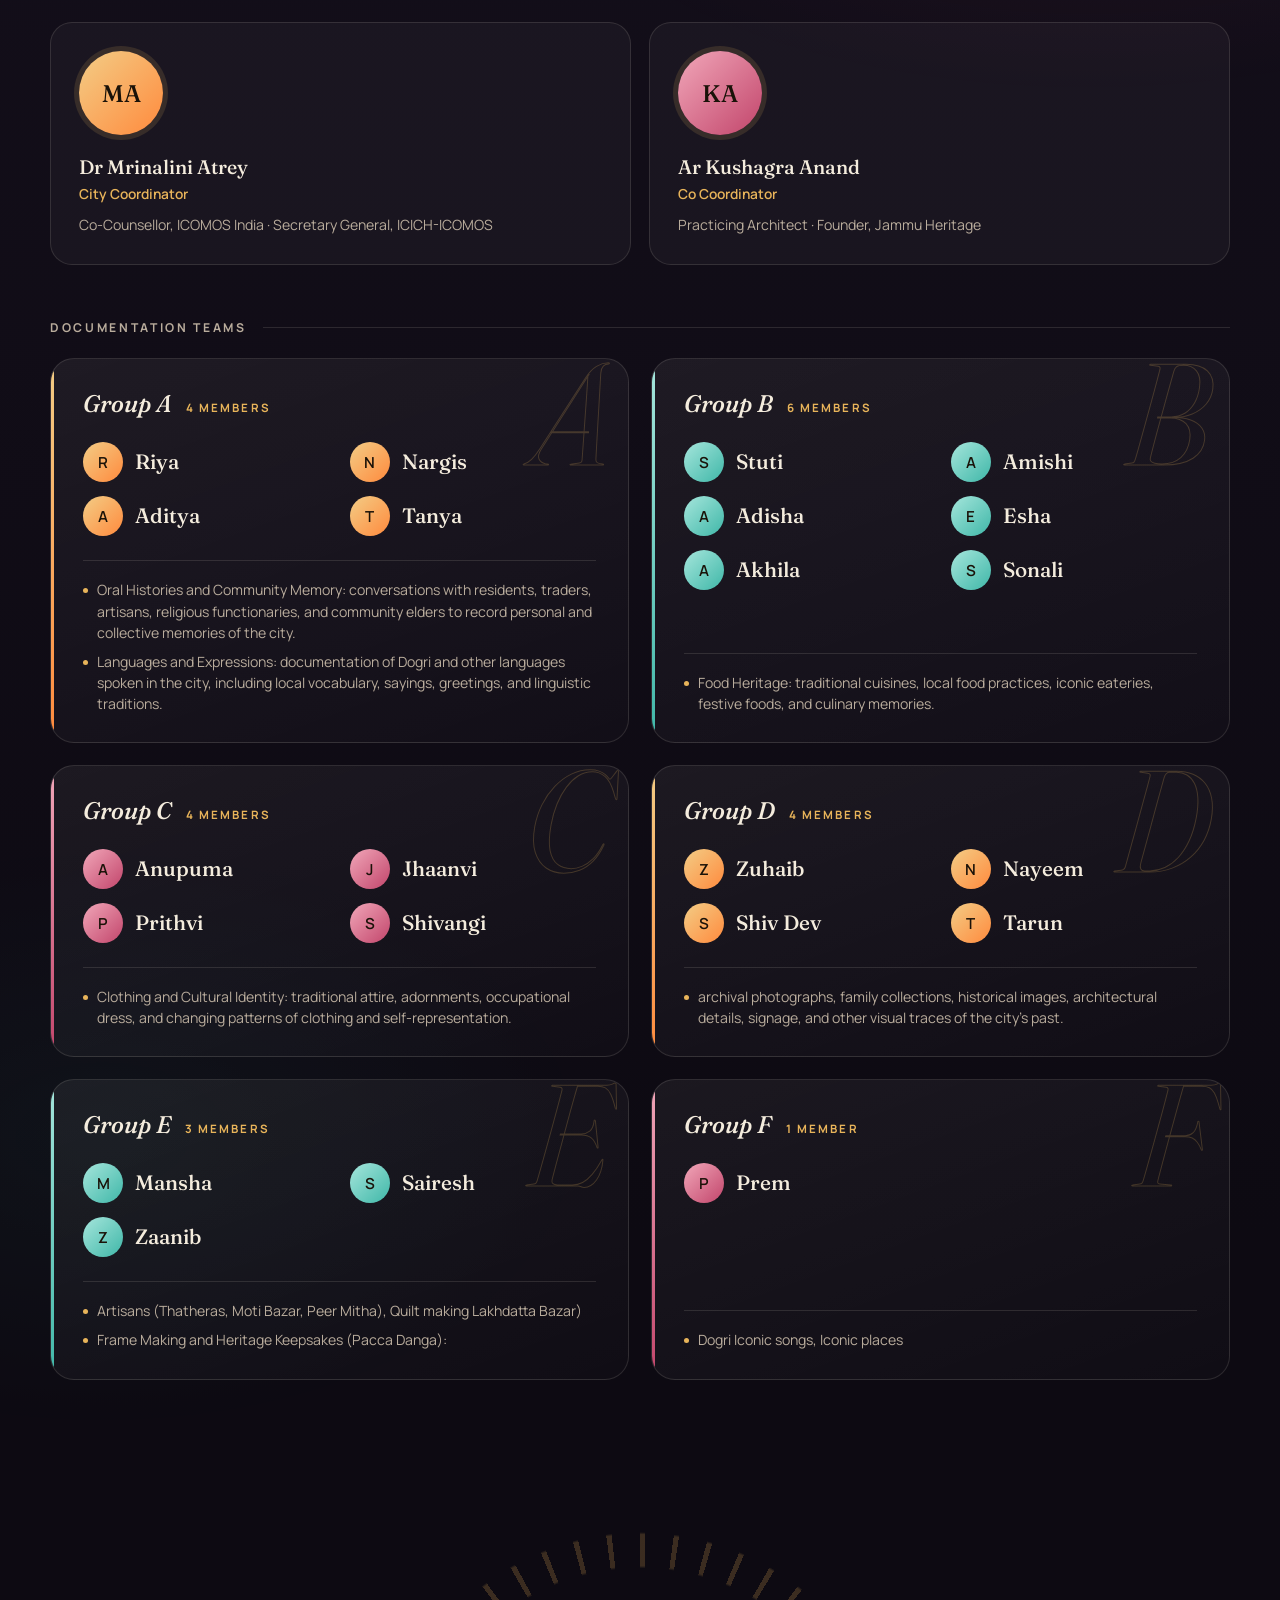
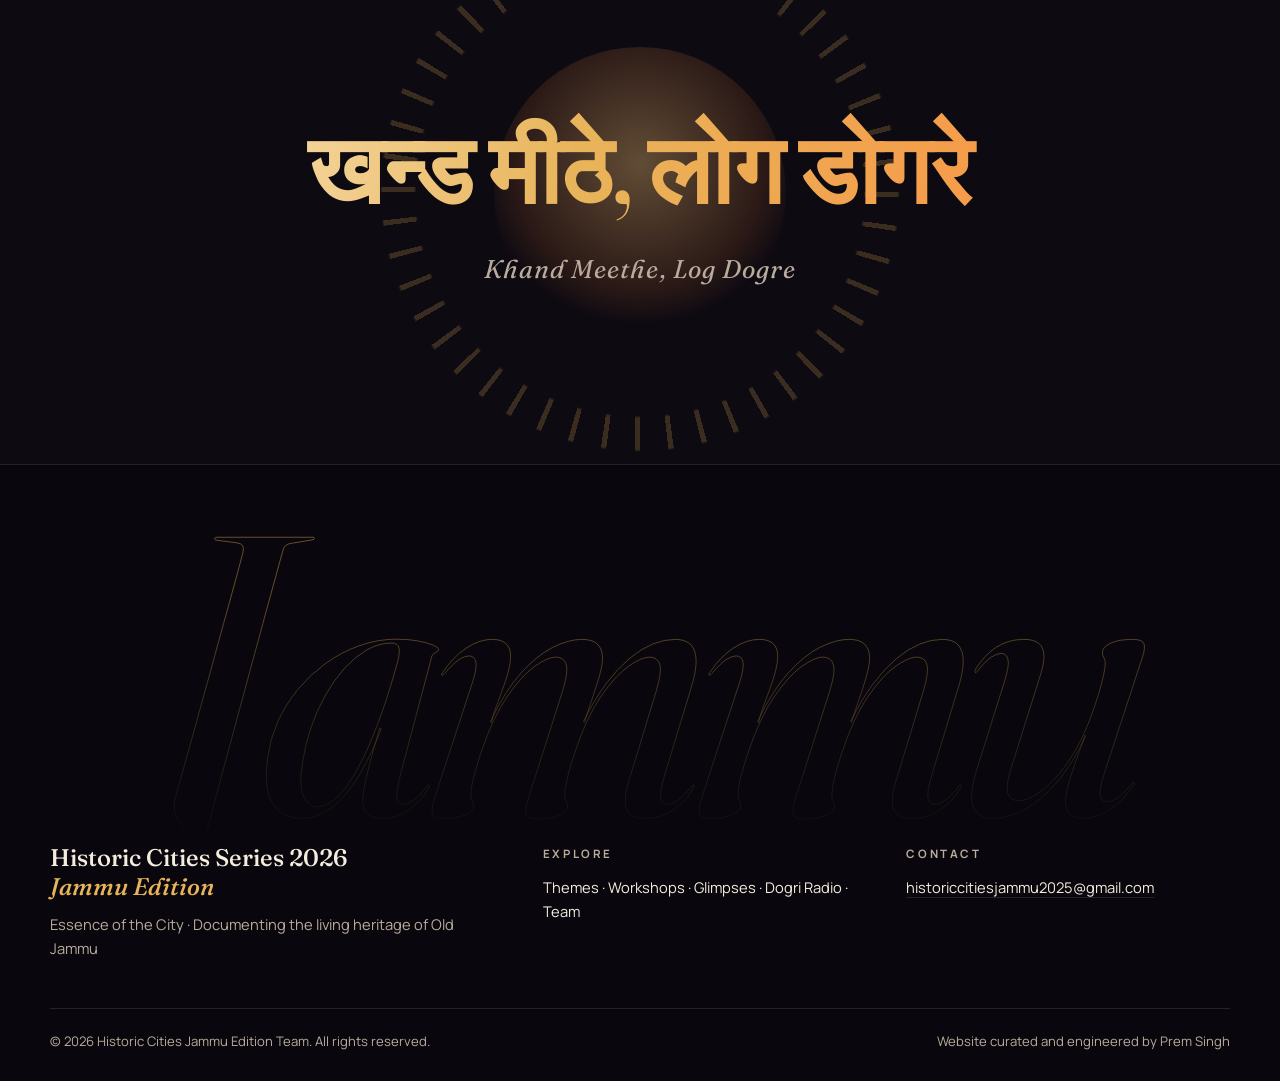
==== commit 502fe378: "Partners strip: list only the 2026 sponsors from the documentation Co-Authored-By: Claude Opus 5.5 <" ====
--- a/index.html
+++ b/index.html
@@ -100,12 +100,12 @@
 
 <!-- ============ PARTNERS ============ -->
 <section class="partners" id="partners" aria-label="Collaborators and partners">
-  <p class="partners-label">Our esteemed collaborators &amp; partners</p>
+  <p class="partners-label">Collaborators &amp; sponsors</p>
   <div class="marquee">
     <div class="marquee-track">
-      <!-- EDIT: partner names. The second <ul> is a duplicate for the seamless loop. -->
-      <ul><li>NIUA</li><li>ICOMOS India</li><li>INTACH</li><li>Jammu Heritage</li><li>Jammu Smart City Ltd.</li><li>Kala Kendra</li><li>University of Jammu</li><li>Dronah Foundation</li><li>Heritopolis</li><li>Altrim Publishers</li></ul>
-      <ul aria-hidden="true"><li>NIUA</li><li>ICOMOS India</li><li>INTACH</li><li>Jammu Heritage</li><li>Jammu Smart City Ltd.</li><li>Kala Kendra</li><li>University of Jammu</li><li>Dronah Foundation</li><li>Heritopolis</li><li>Altrim Publishers</li></ul>
+      <!-- EDIT: sponsors (from the 2026 documentation). The second <ul> is a duplicate for the seamless loop. -->
+      <ul><li>NIUA — National Institute of Urban Affairs</li><li>ICOMOS India</li><li>Dronah Foundation</li><li>Heritopolis</li><li>Altrim Publishers</li><li>NIUA — National Institute of Urban Affairs</li><li>ICOMOS India</li><li>Dronah Foundation</li><li>Heritopolis</li><li>Altrim Publishers</li></ul>
+      <ul aria-hidden="true"><li>NIUA — National Institute of Urban Affairs</li><li>ICOMOS India</li><li>Dronah Foundation</li><li>Heritopolis</li><li>Altrim Publishers</li><li>NIUA — National Institute of Urban Affairs</li><li>ICOMOS India</li><li>Dronah Foundation</li><li>Heritopolis</li><li>Altrim Publishers</li></ul>
     </div>
   </div>
 </section>
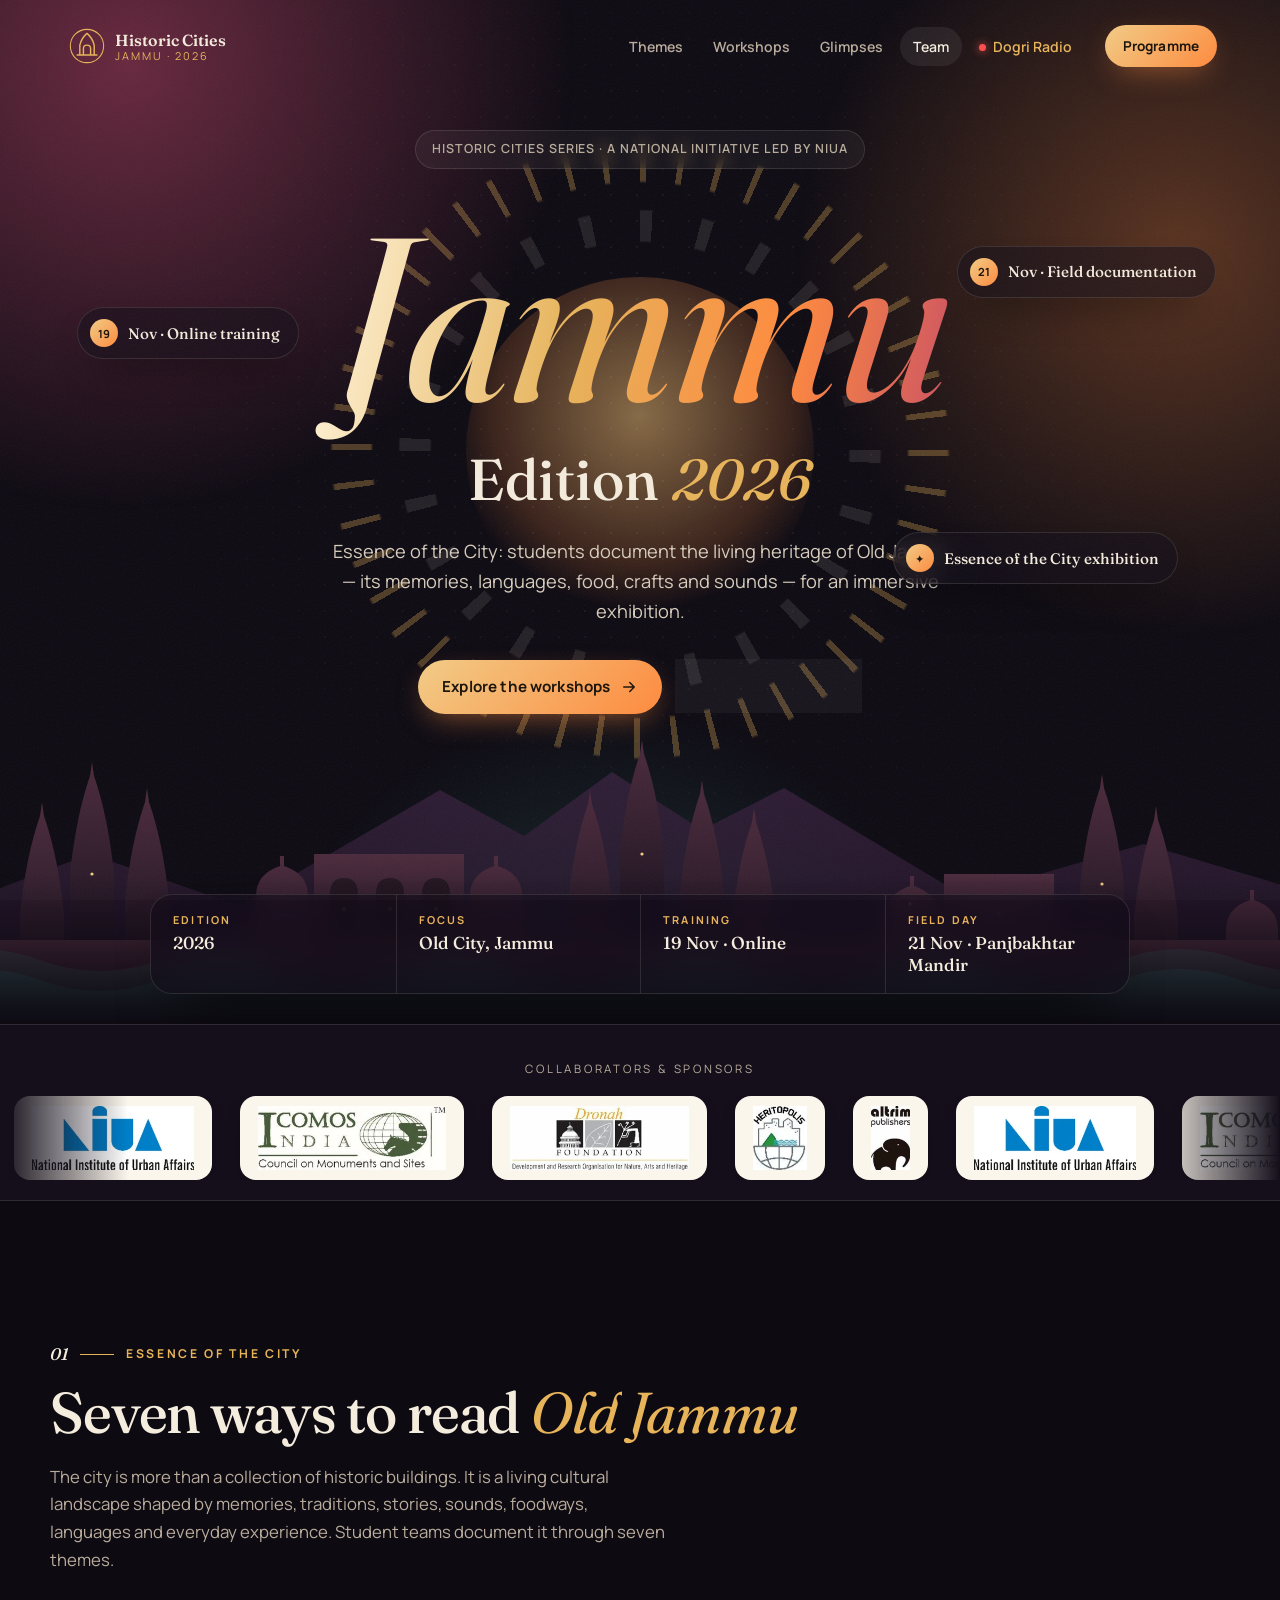
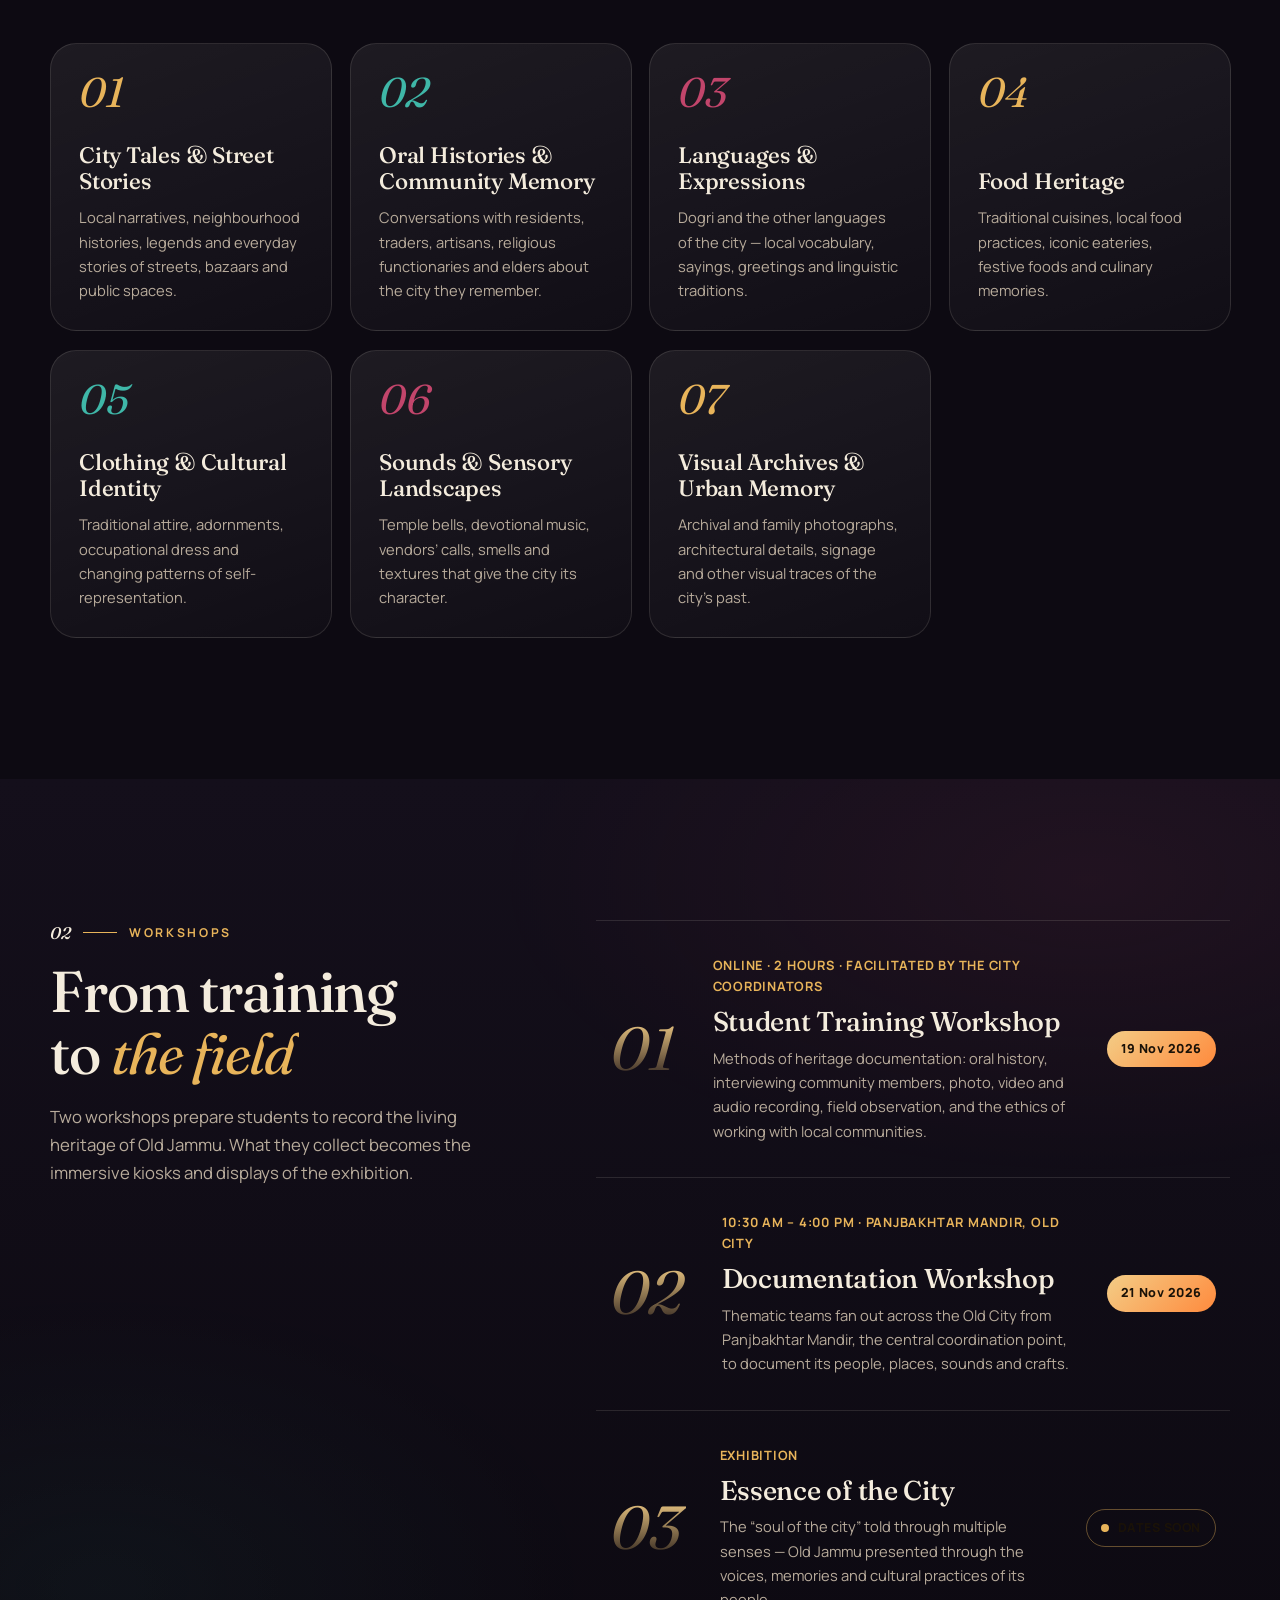
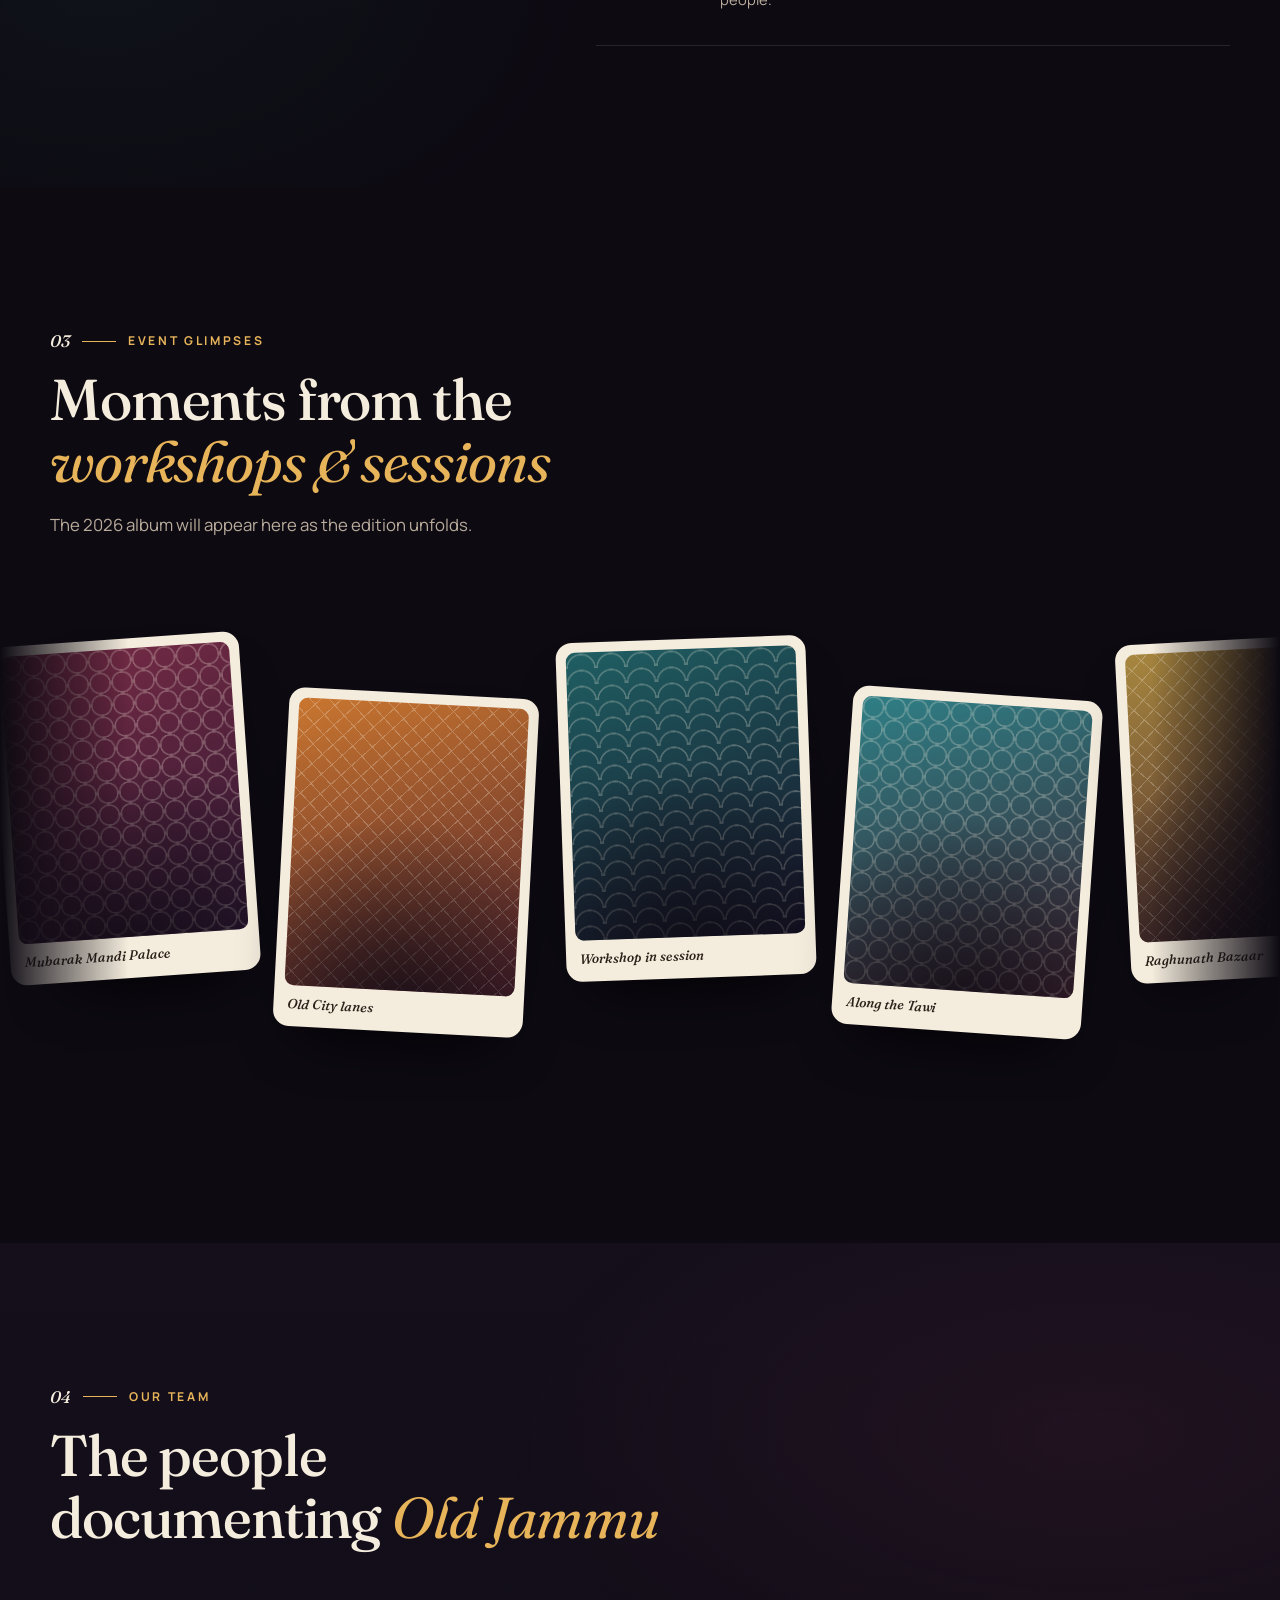
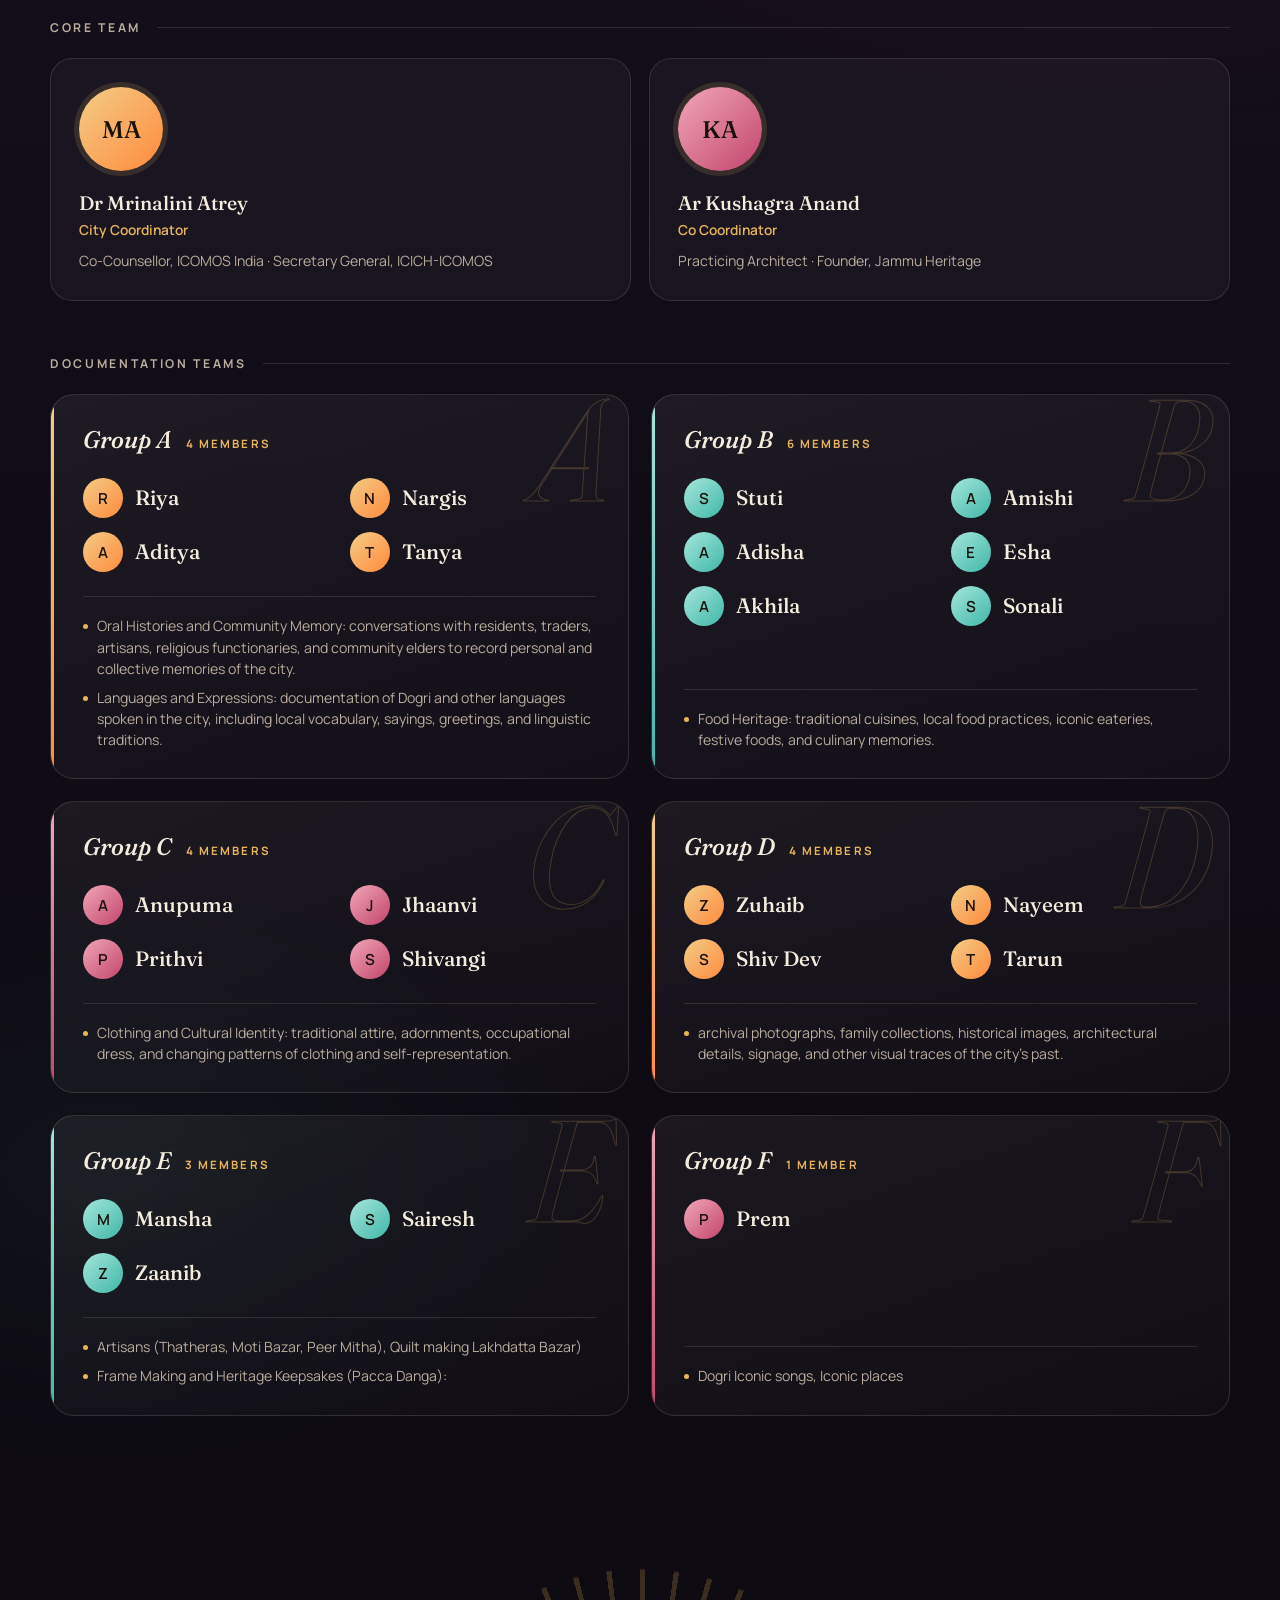
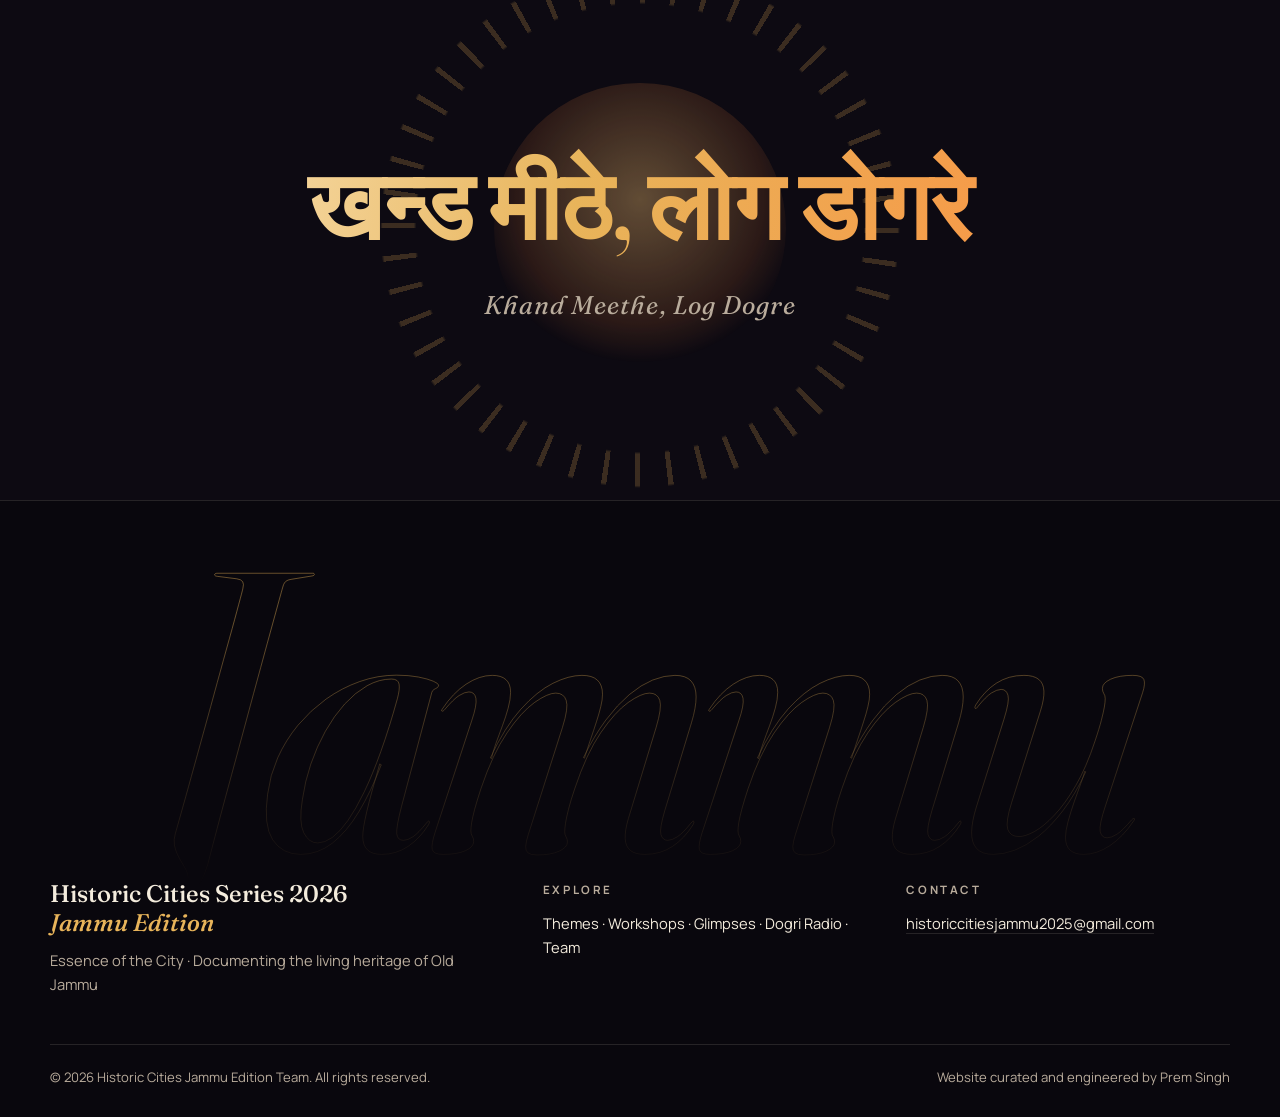
==== commit 67161902: "Partners strip: show sponsor logos from the documentation Co-Authored-By: Claude Opus 5.5 <noreply@a" ====
--- a/index.html
+++ b/index.html
@@ -103,9 +103,9 @@
   <p class="partners-label">Collaborators &amp; sponsors</p>
   <div class="marquee">
     <div class="marquee-track">
-      <!-- EDIT: sponsors (from the 2026 documentation). The second <ul> is a duplicate for the seamless loop. -->
-      <ul><li>NIUA — National Institute of Urban Affairs</li><li>ICOMOS India</li><li>Dronah Foundation</li><li>Heritopolis</li><li>Altrim Publishers</li><li>NIUA — National Institute of Urban Affairs</li><li>ICOMOS India</li><li>Dronah Foundation</li><li>Heritopolis</li><li>Altrim Publishers</li></ul>
-      <ul aria-hidden="true"><li>NIUA — National Institute of Urban Affairs</li><li>ICOMOS India</li><li>Dronah Foundation</li><li>Heritopolis</li><li>Altrim Publishers</li><li>NIUA — National Institute of Urban Affairs</li><li>ICOMOS India</li><li>Dronah Foundation</li><li>Heritopolis</li><li>Altrim Publishers</li></ul>
+      <!-- EDIT: sponsor logos (from the 2026 documentation) live in images/. The second <ul> is a duplicate for the seamless loop. -->
+      <ul><li class="logo"><img src="images/niua.webp" alt="NIUA — National Institute of Urban Affairs" width="304" height="120" loading="lazy" decoding="async"></li><li class="logo"><img src="images/icomos-india.webp" alt="ICOMOS India" width="353" height="120" loading="lazy" decoding="async"></li><li class="logo"><img src="images/dronah.webp" alt="Dronah Foundation" width="335" height="120" loading="lazy" decoding="async"></li><li class="logo"><img src="images/heritopolis.webp" alt="Heritopolis" width="102" height="120" loading="lazy" decoding="async"></li><li class="logo"><img src="images/altrim.webp" alt="Altrim Publishers" width="73" height="120" loading="lazy" decoding="async"></li><li class="logo"><img src="images/niua.webp" alt="NIUA — National Institute of Urban Affairs" width="304" height="120" loading="lazy" decoding="async"></li><li class="logo"><img src="images/icomos-india.webp" alt="ICOMOS India" width="353" height="120" loading="lazy" decoding="async"></li><li class="logo"><img src="images/dronah.webp" alt="Dronah Foundation" width="335" height="120" loading="lazy" decoding="async"></li><li class="logo"><img src="images/heritopolis.webp" alt="Heritopolis" width="102" height="120" loading="lazy" decoding="async"></li><li class="logo"><img src="images/altrim.webp" alt="Altrim Publishers" width="73" height="120" loading="lazy" decoding="async"></li></ul>
+      <ul aria-hidden="true"><li class="logo"><img src="images/niua.webp" alt="" width="304" height="120" loading="lazy" decoding="async"></li><li class="logo"><img src="images/icomos-india.webp" alt="" width="353" height="120" loading="lazy" decoding="async"></li><li class="logo"><img src="images/dronah.webp" alt="" width="335" height="120" loading="lazy" decoding="async"></li><li class="logo"><img src="images/heritopolis.webp" alt="" width="102" height="120" loading="lazy" decoding="async"></li><li class="logo"><img src="images/altrim.webp" alt="" width="73" height="120" loading="lazy" decoding="async"></li><li class="logo"><img src="images/niua.webp" alt="" width="304" height="120" loading="lazy" decoding="async"></li><li class="logo"><img src="images/icomos-india.webp" alt="" width="353" height="120" loading="lazy" decoding="async"></li><li class="logo"><img src="images/dronah.webp" alt="" width="335" height="120" loading="lazy" decoding="async"></li><li class="logo"><img src="images/heritopolis.webp" alt="" width="102" height="120" loading="lazy" decoding="async"></li><li class="logo"><img src="images/altrim.webp" alt="" width="73" height="120" loading="lazy" decoding="async"></li></ul>
     </div>
   </div>
 </section>
--- a/styles.css
+++ b/styles.css
@@ -367,3 +367,8 @@
 @media (max-width:420px){.gnames{grid-template-columns:1fr}}
 .nav-links a.nav-radio{color:var(--gold)}
 .nav-links a.nav-radio::before{content:"";display:inline-block;width:7px;height:7px;margin-right:7px;border-radius:50%;background:#ff4d4d;box-shadow:0 0 8px #ff4d4d;vertical-align:1px;animation:pulse 1.6s ease-in-out infinite}
+.marquee li.logo{padding:0 14px}
+.marquee li.logo::after{display:none}
+.marquee li.logo img{display:block;height:64px;width:auto;padding:10px 18px;border-radius:16px;background:#fbf6ec;box-shadow:0 10px 24px -14px #000;box-sizing:content-box;transition:transform .35s var(--ease)}
+.marquee li.logo:hover img{transform:translateY(-4px)}
+@media (max-width:600px){.marquee li.logo img{height:48px;padding:8px 14px}}
